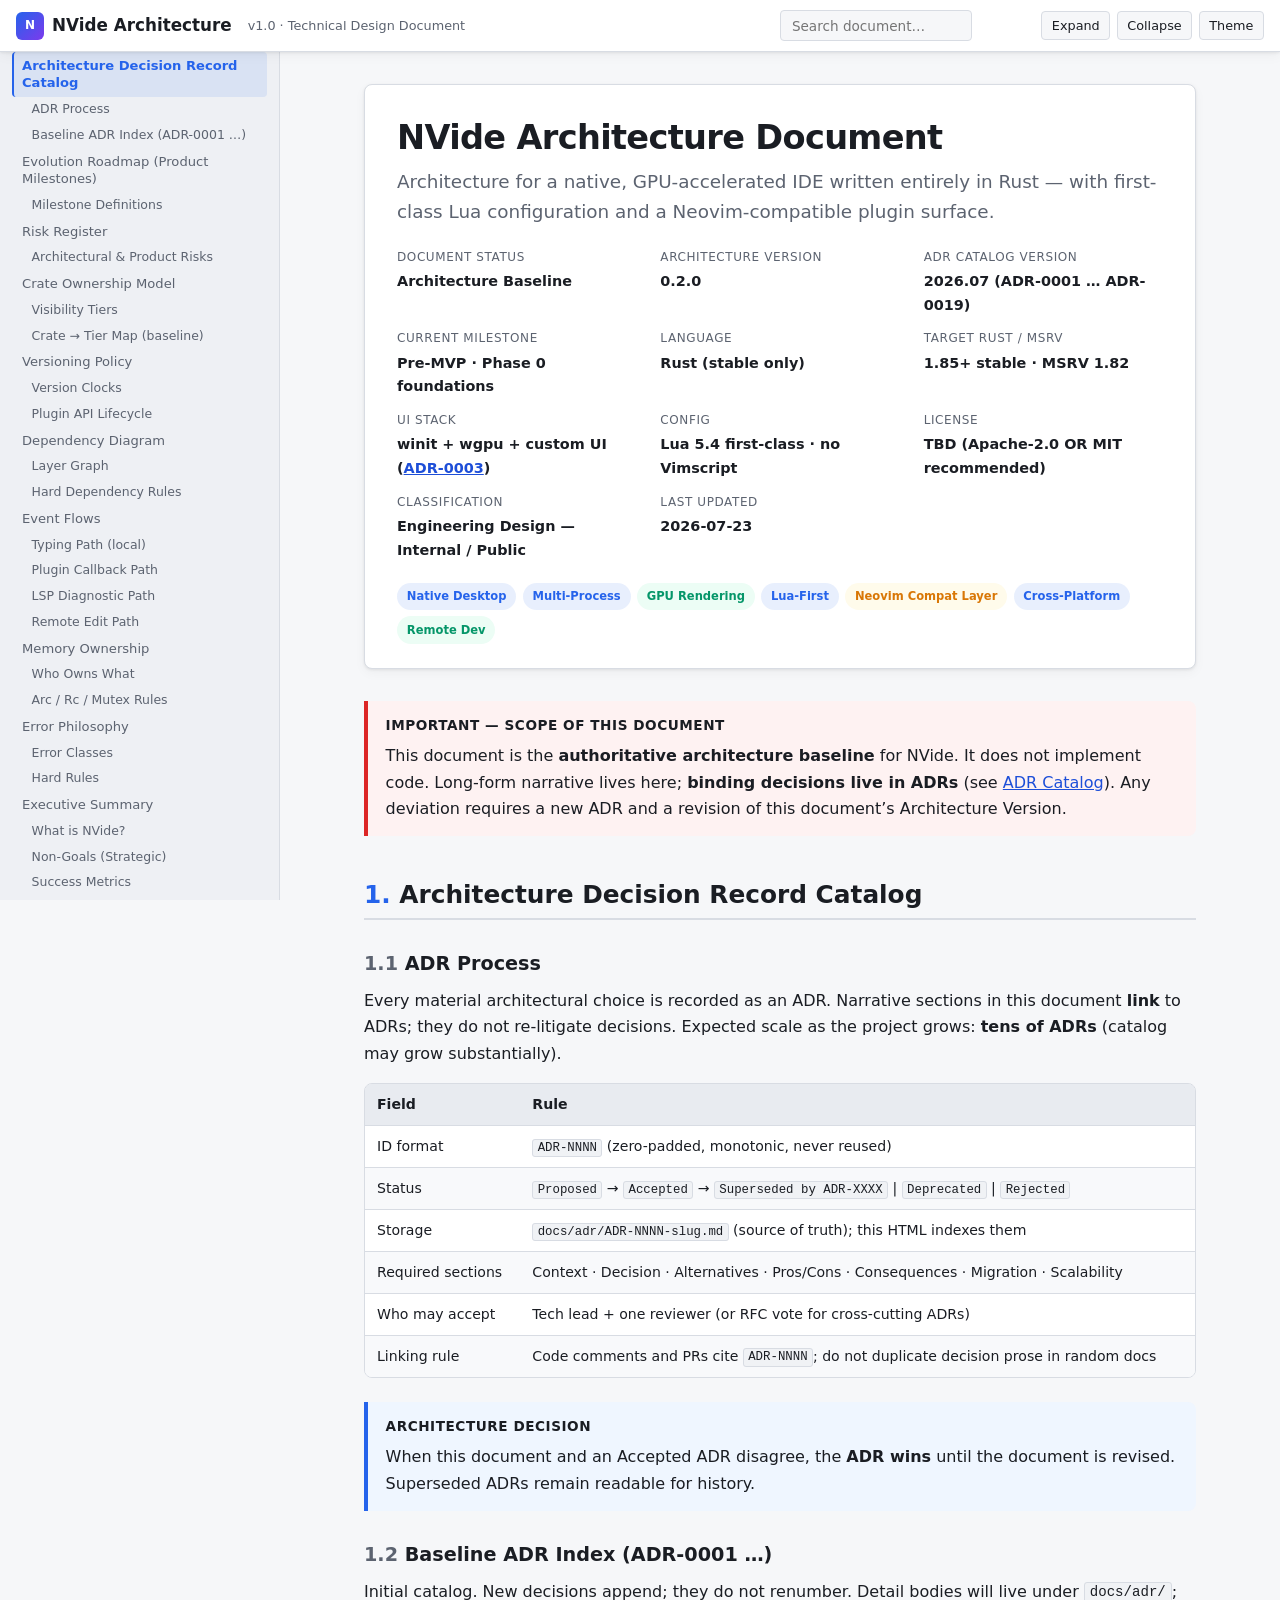
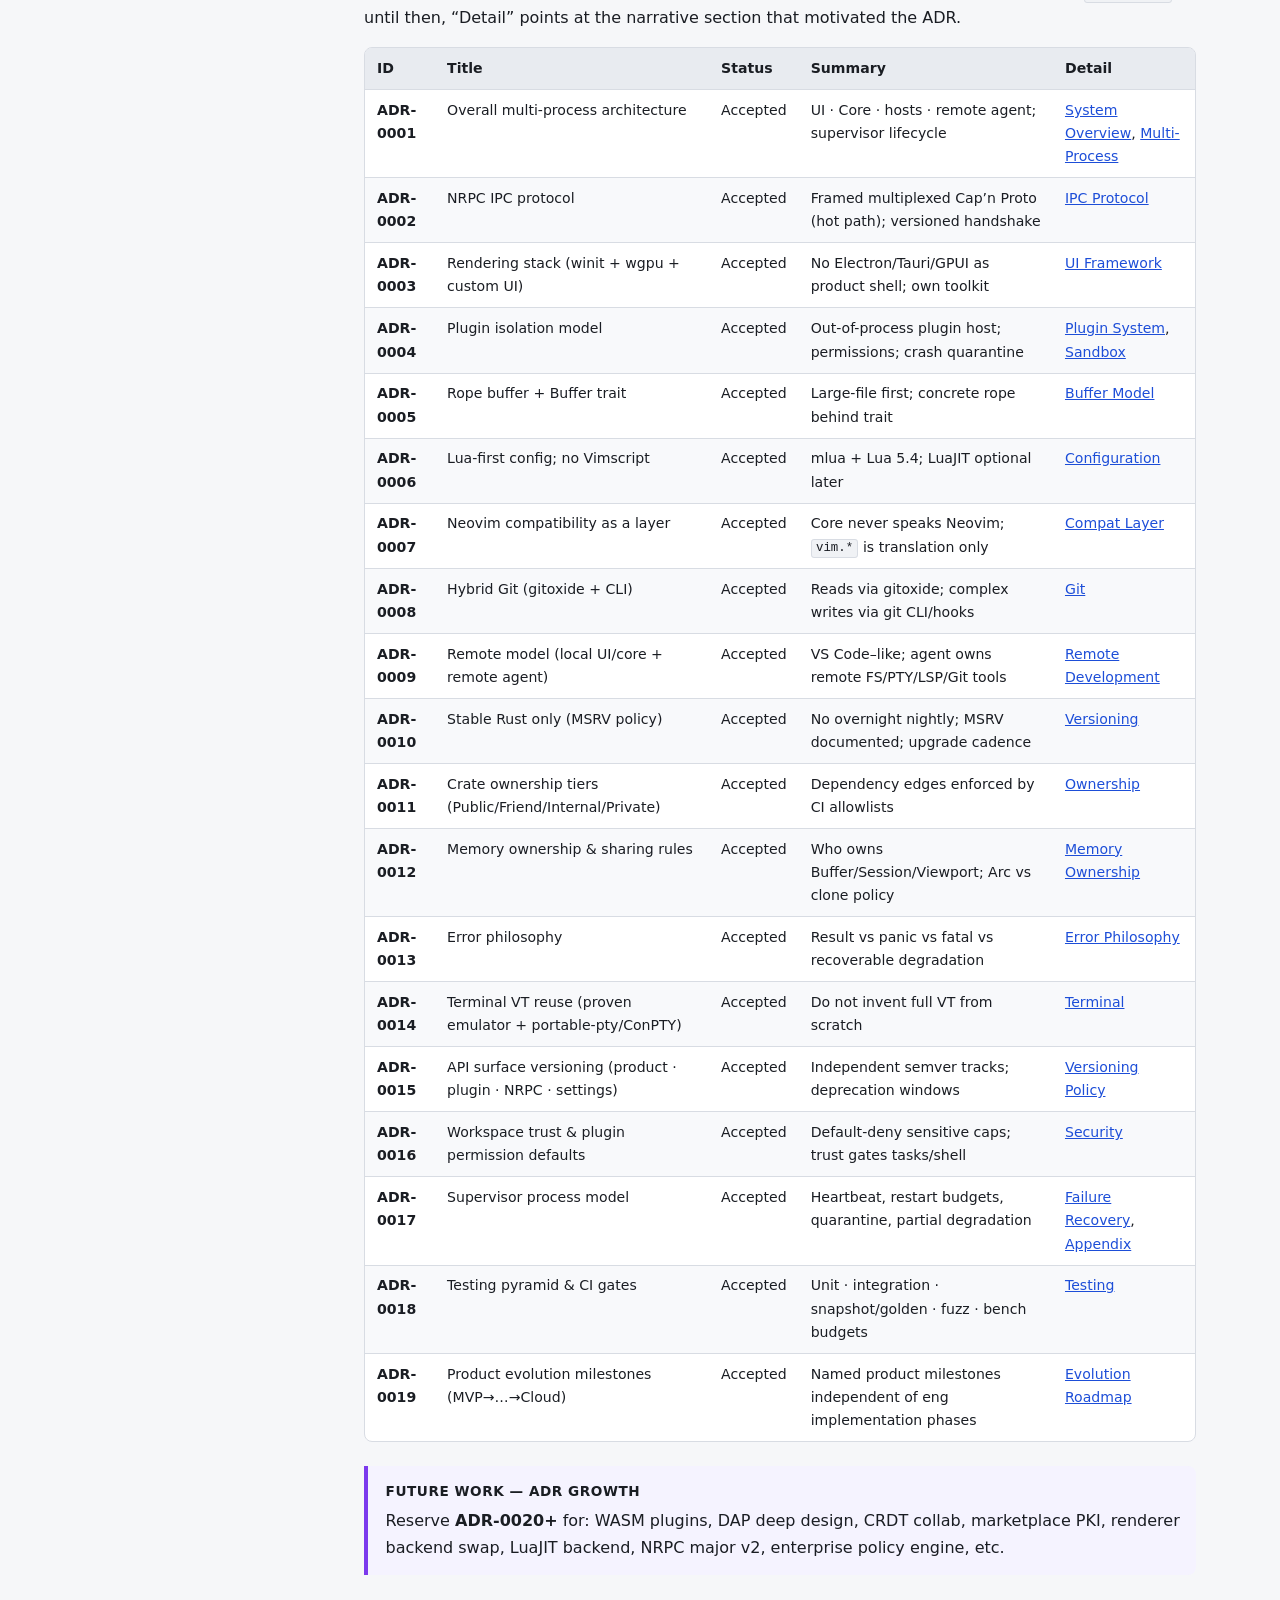
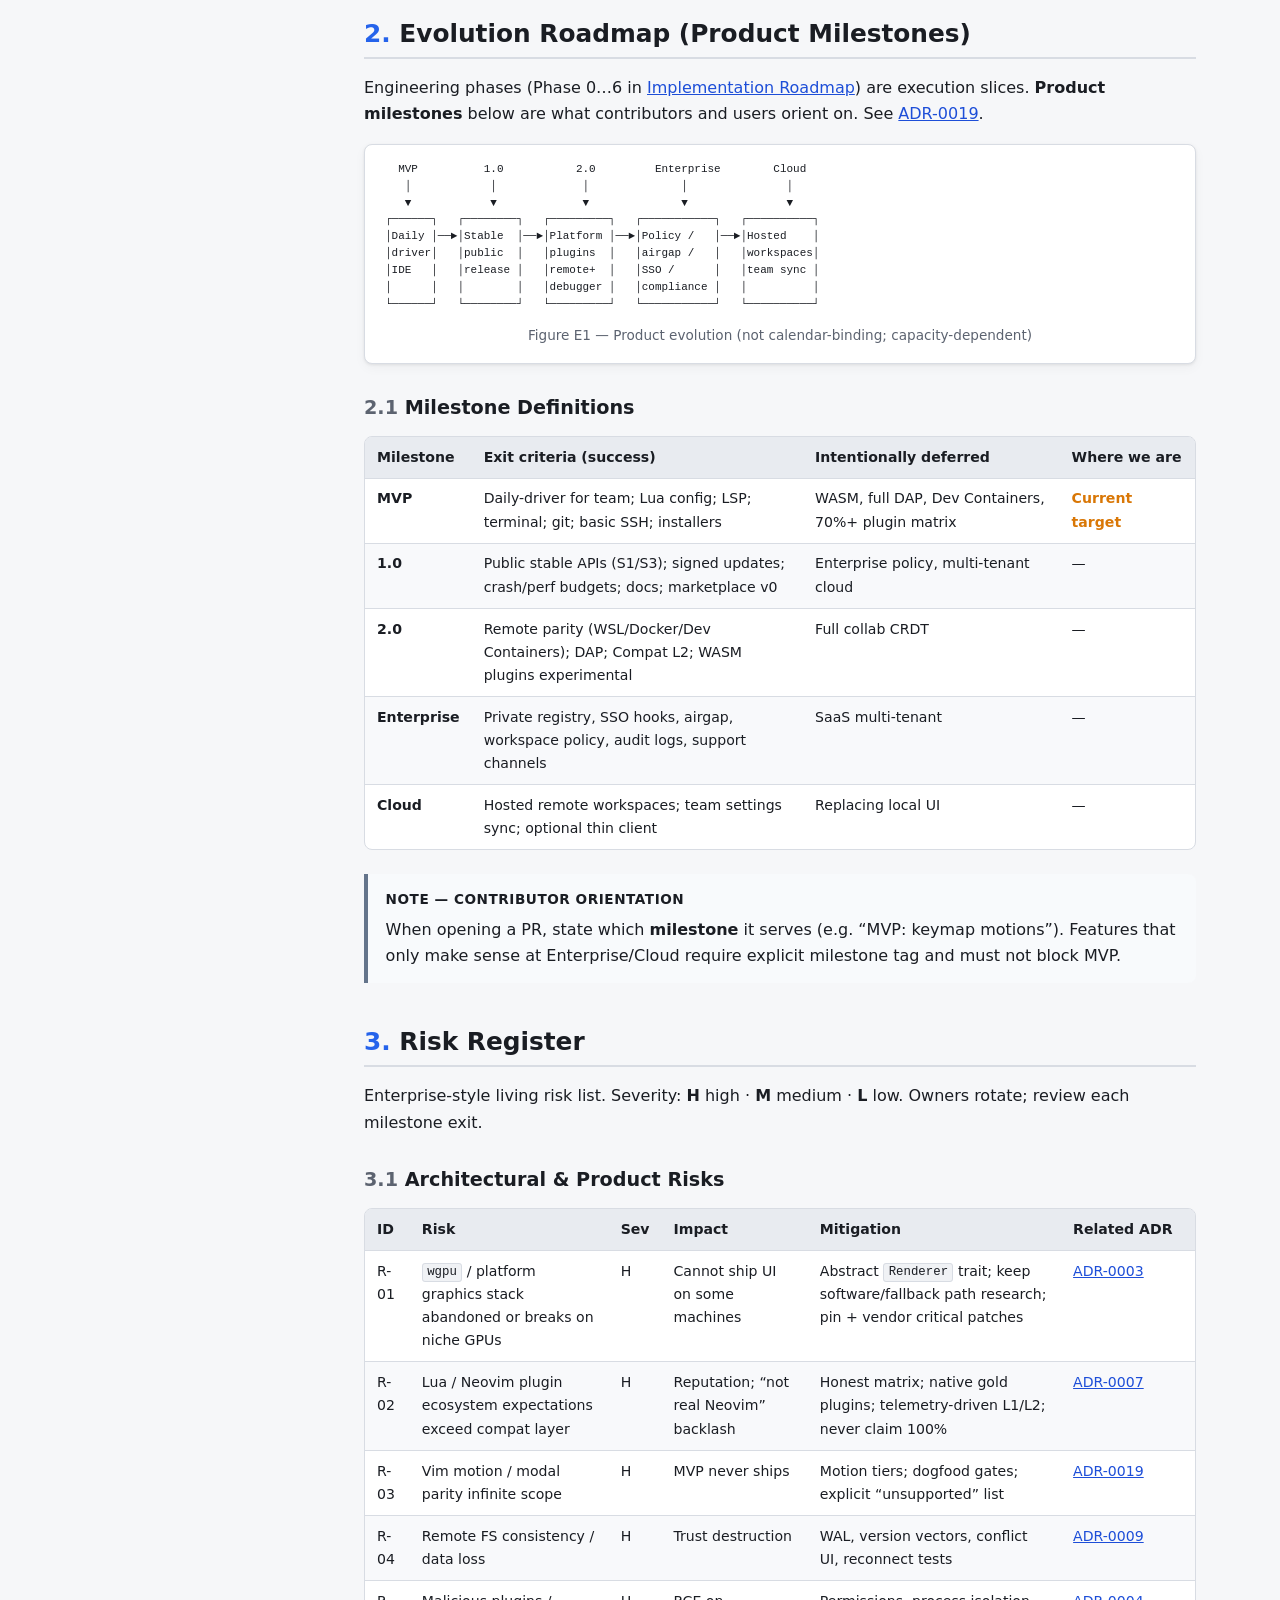
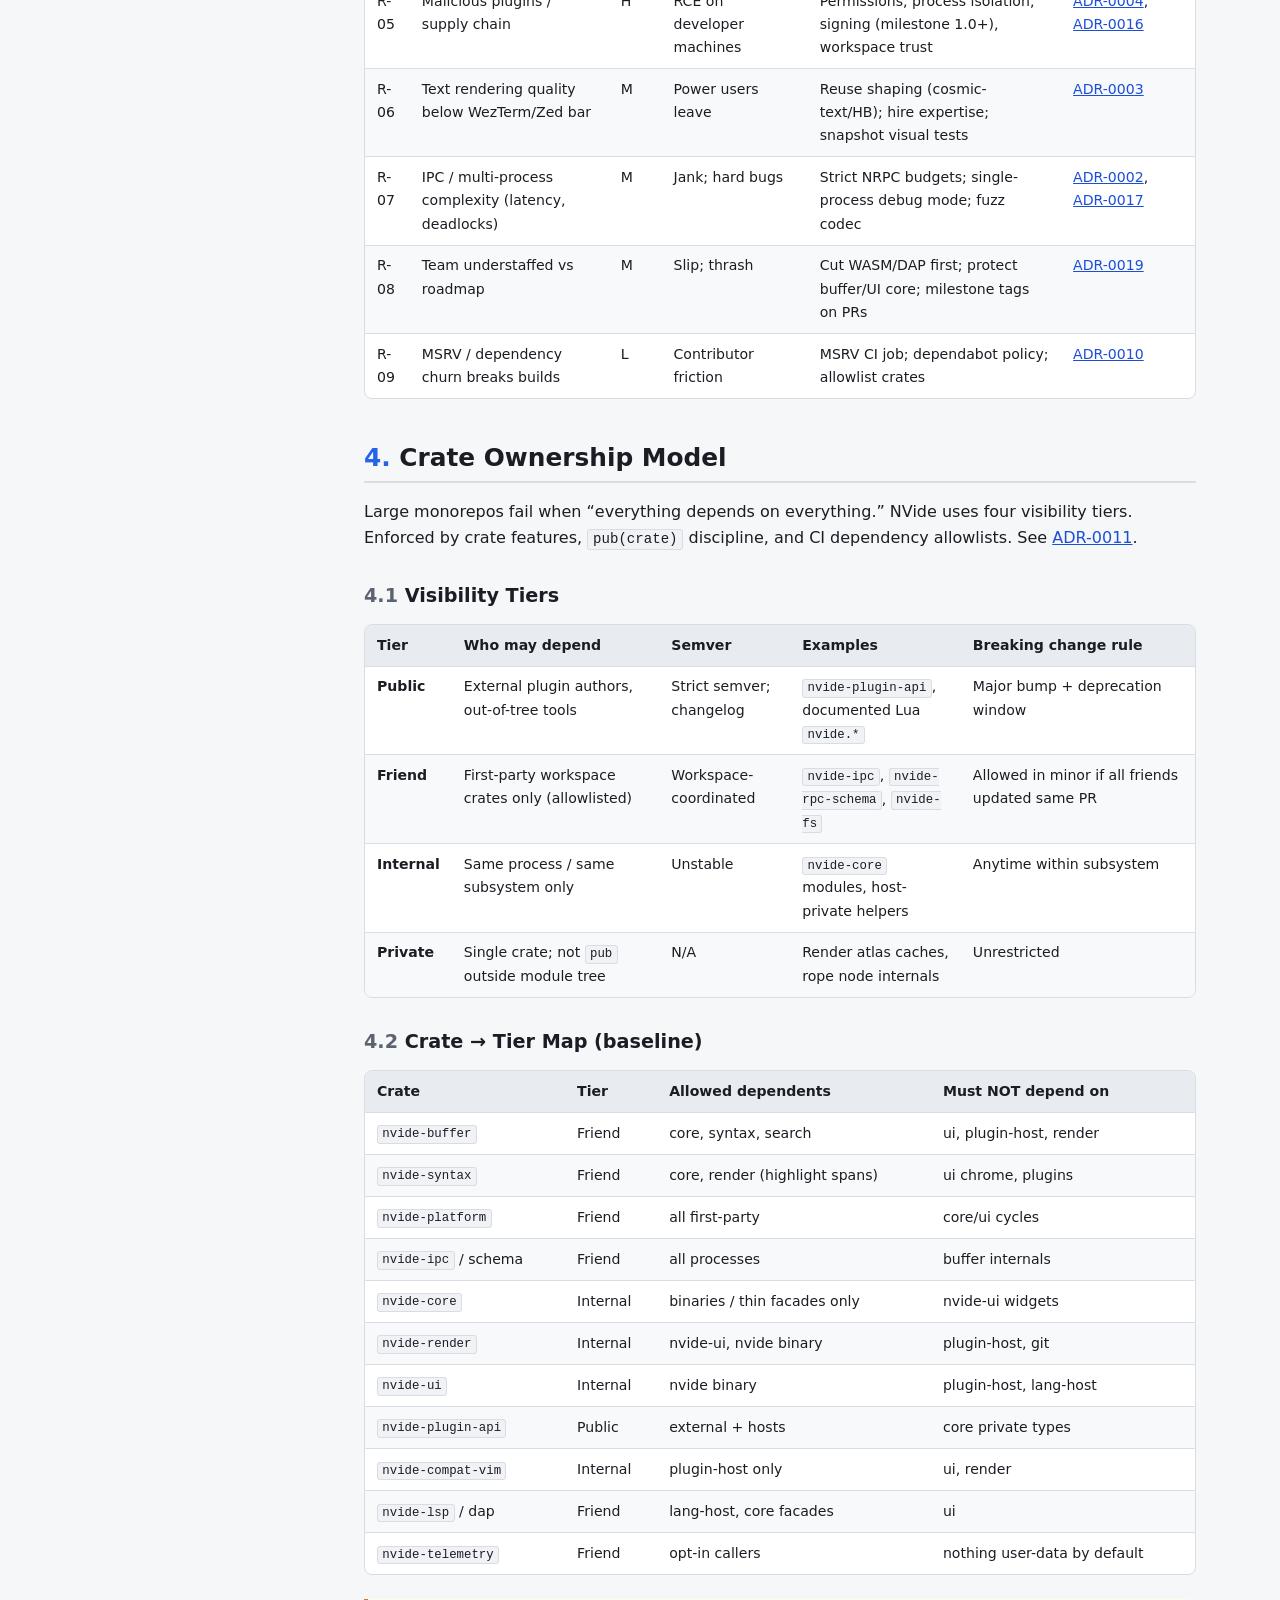
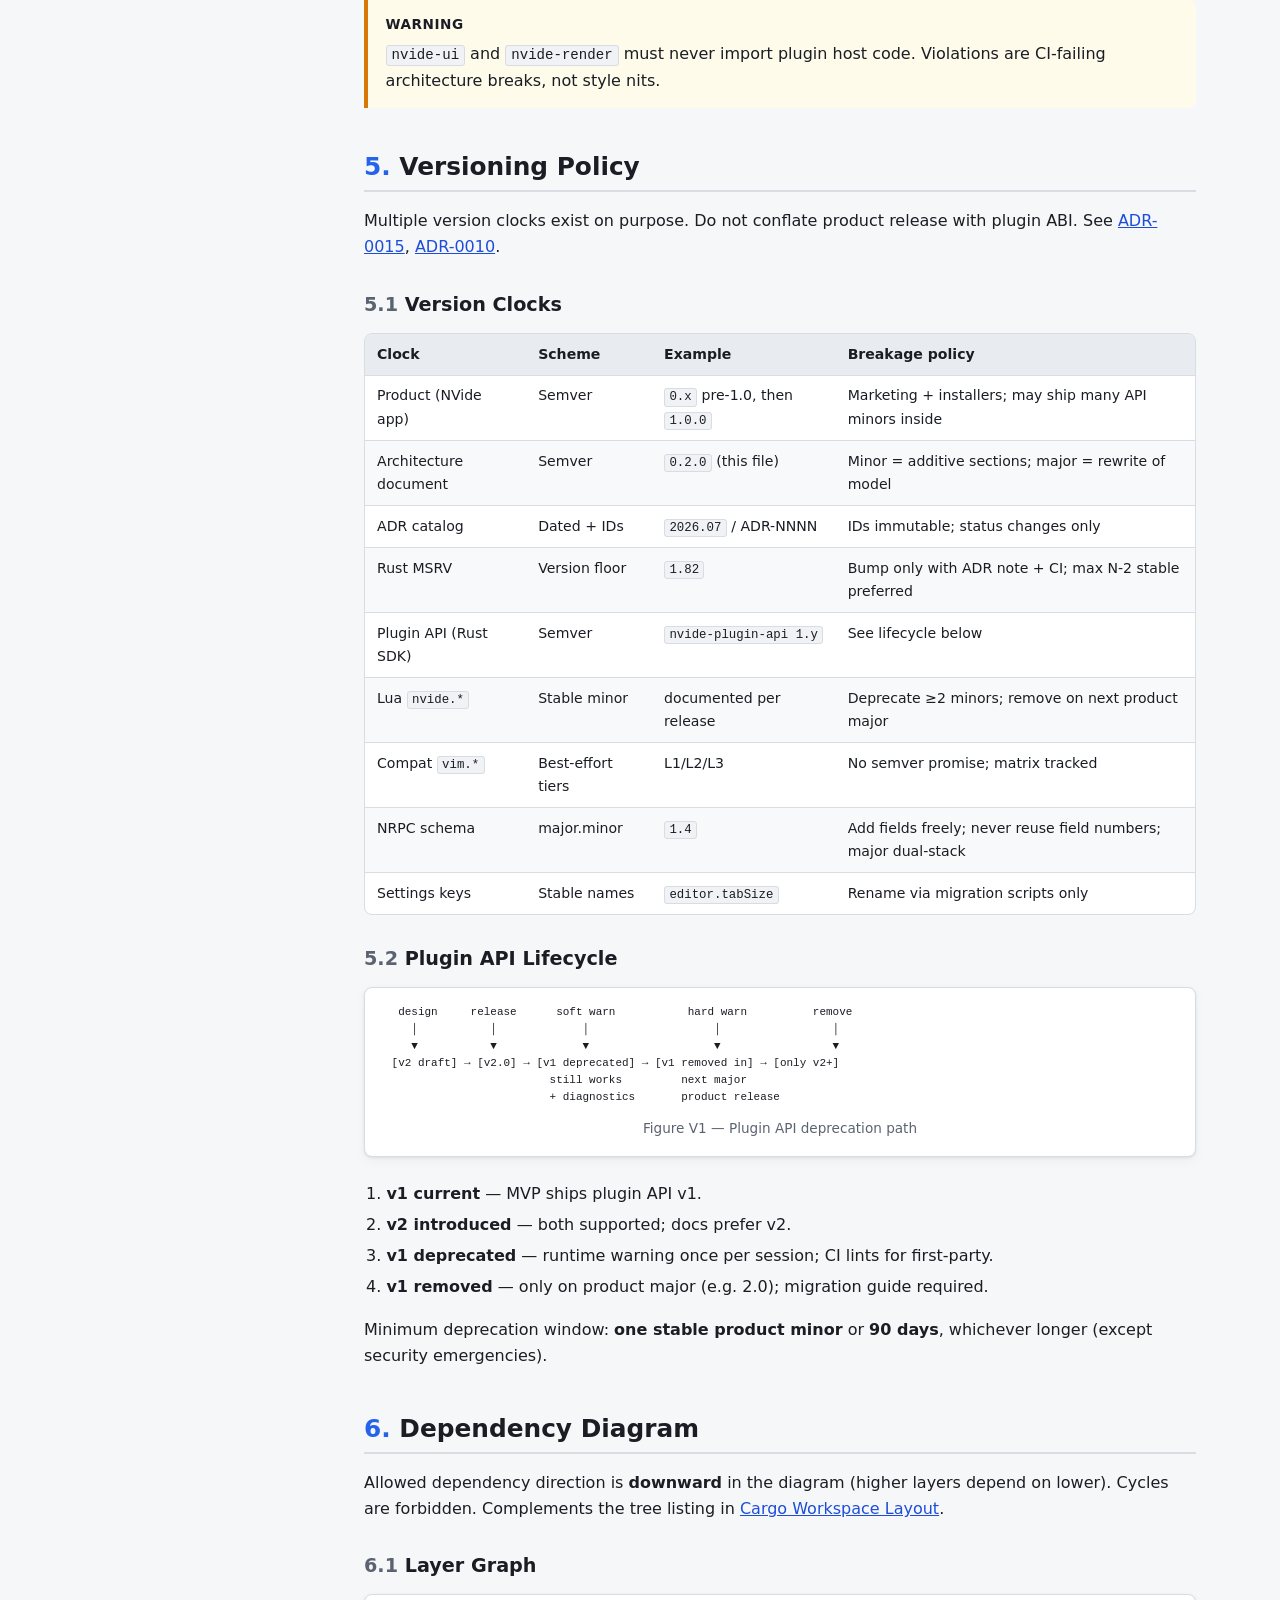
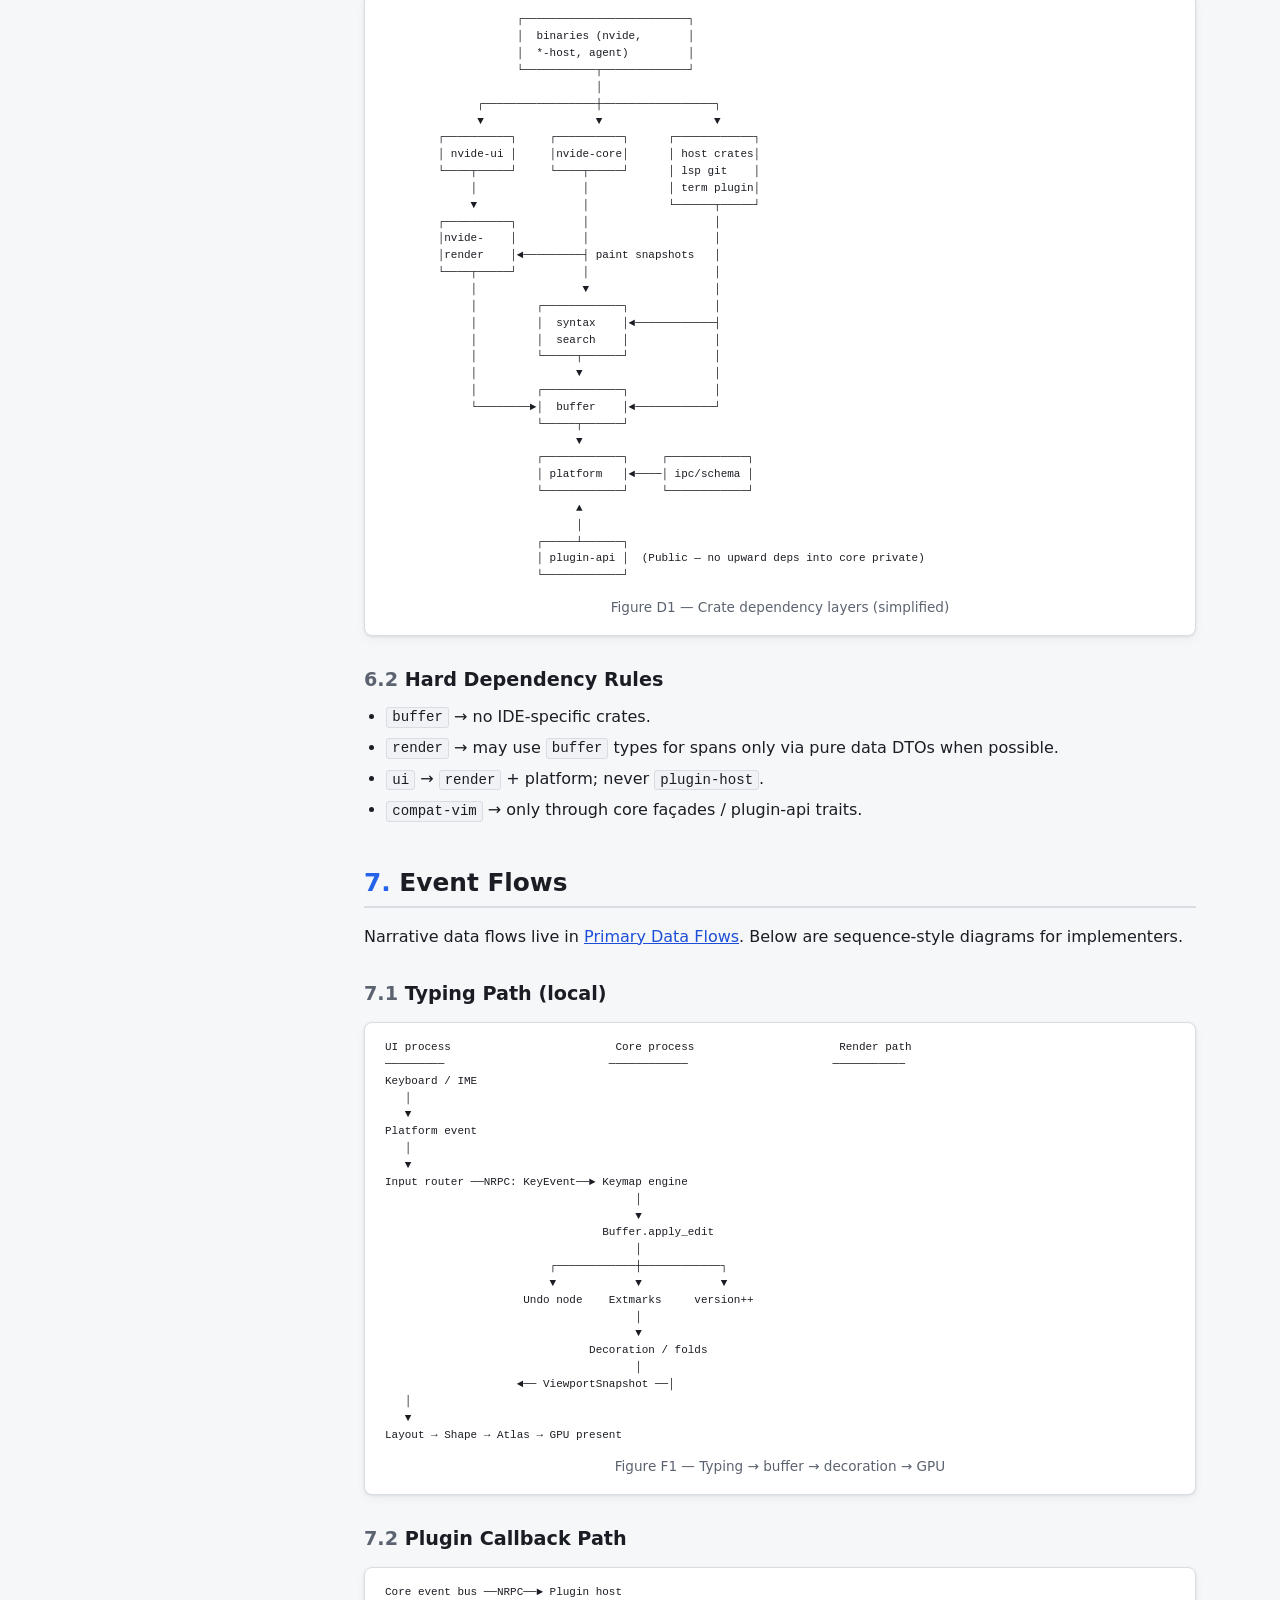
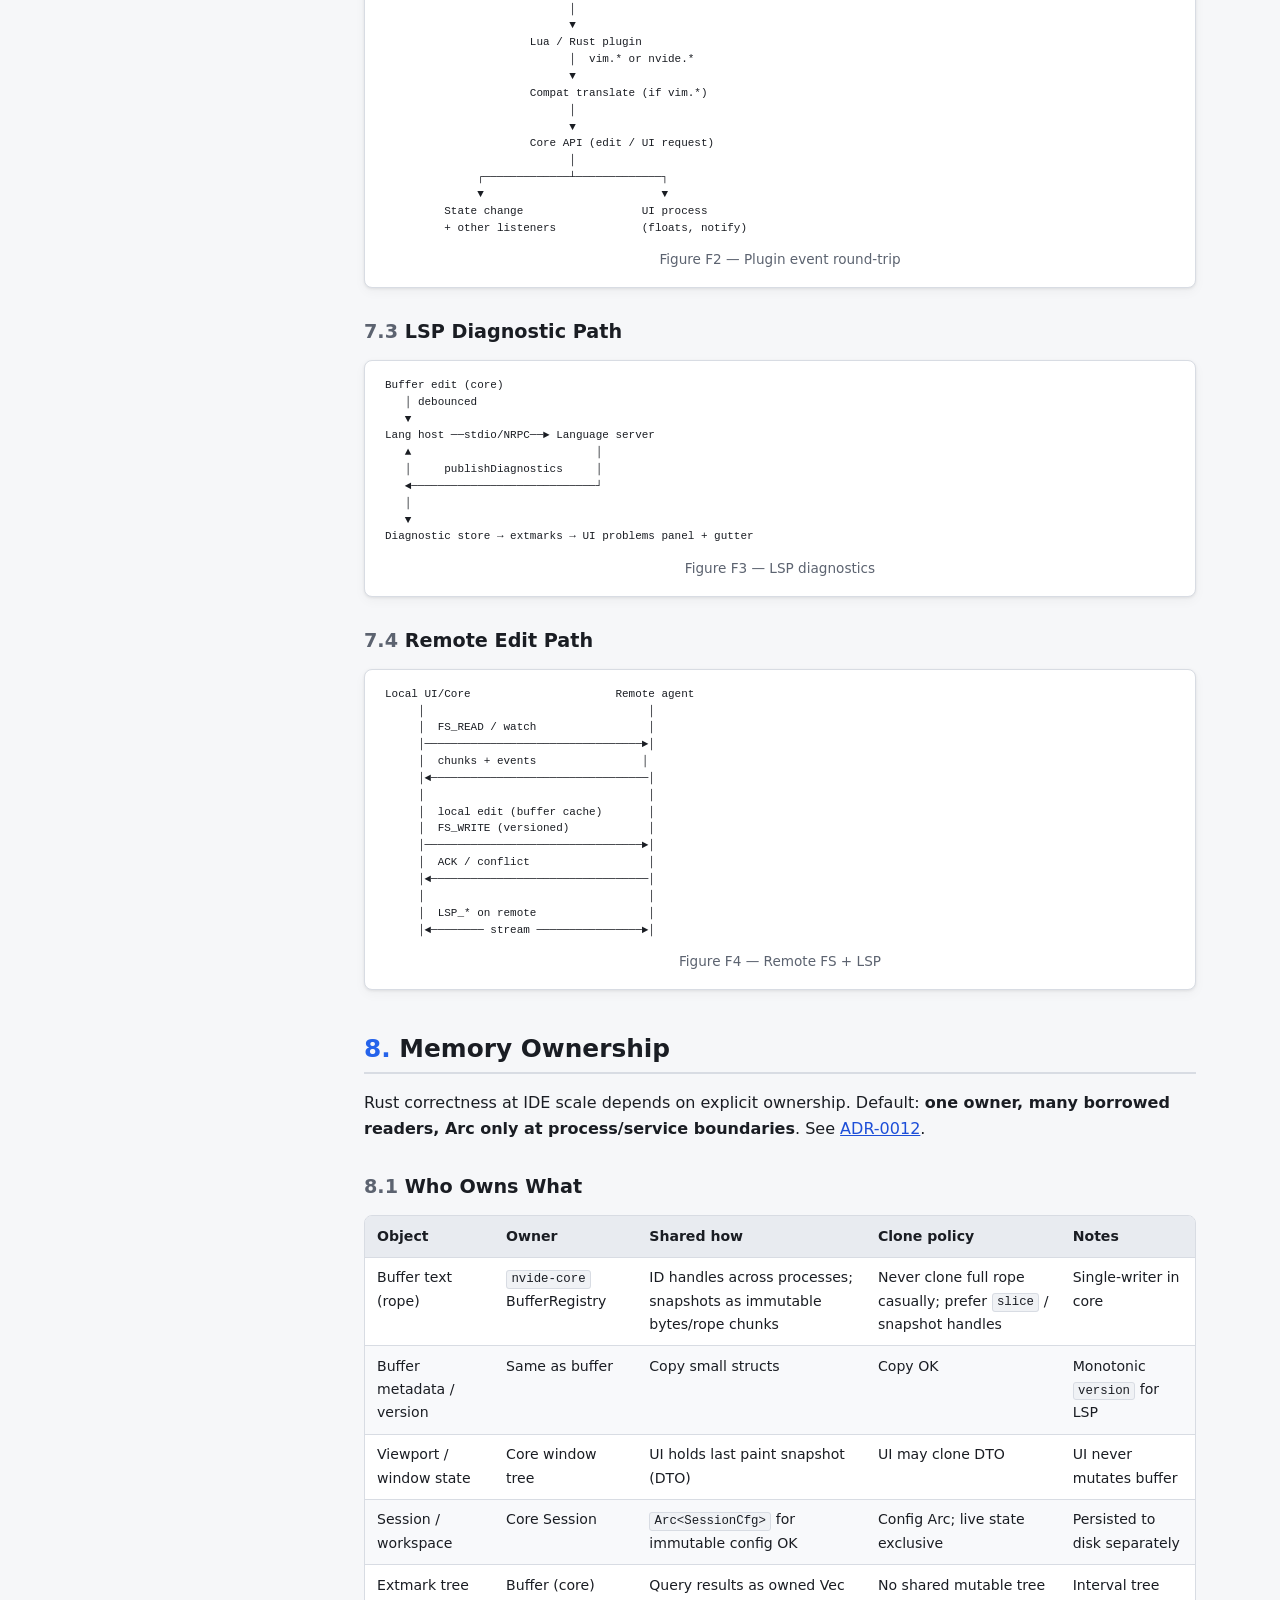
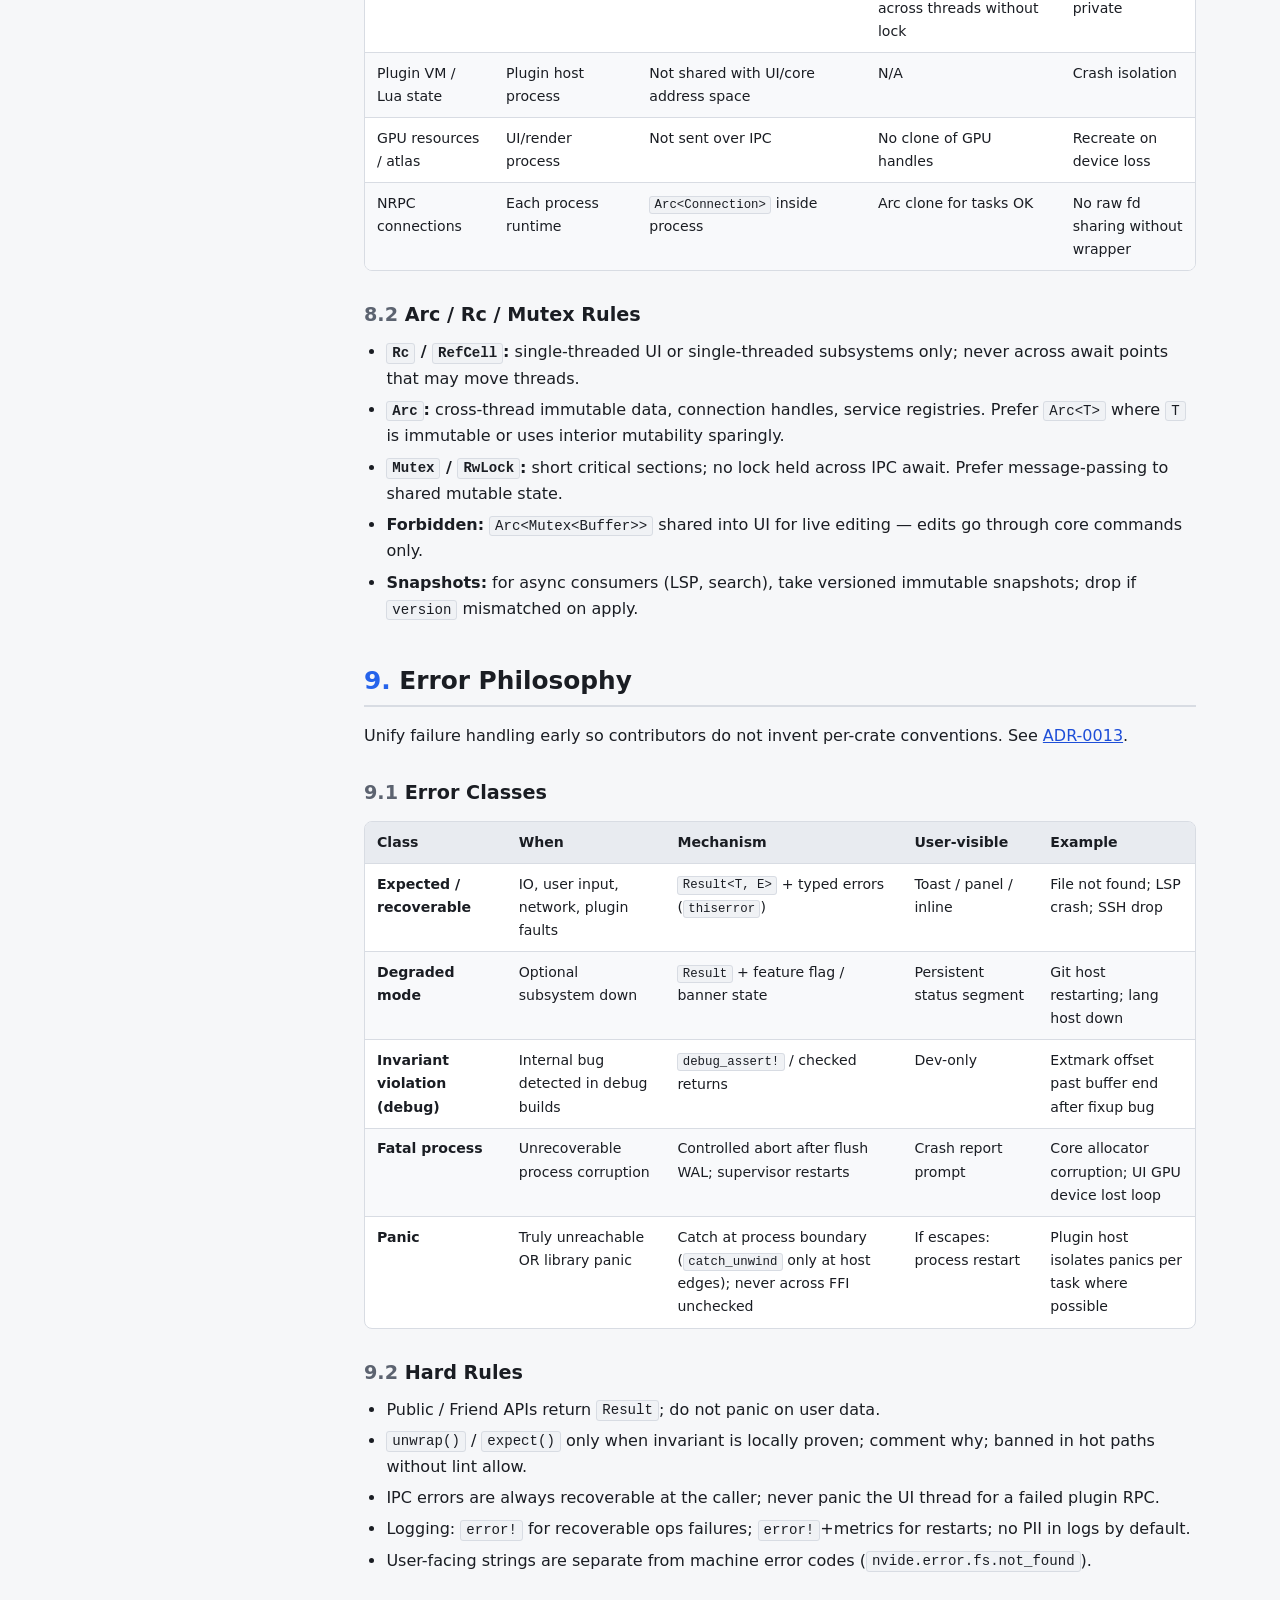
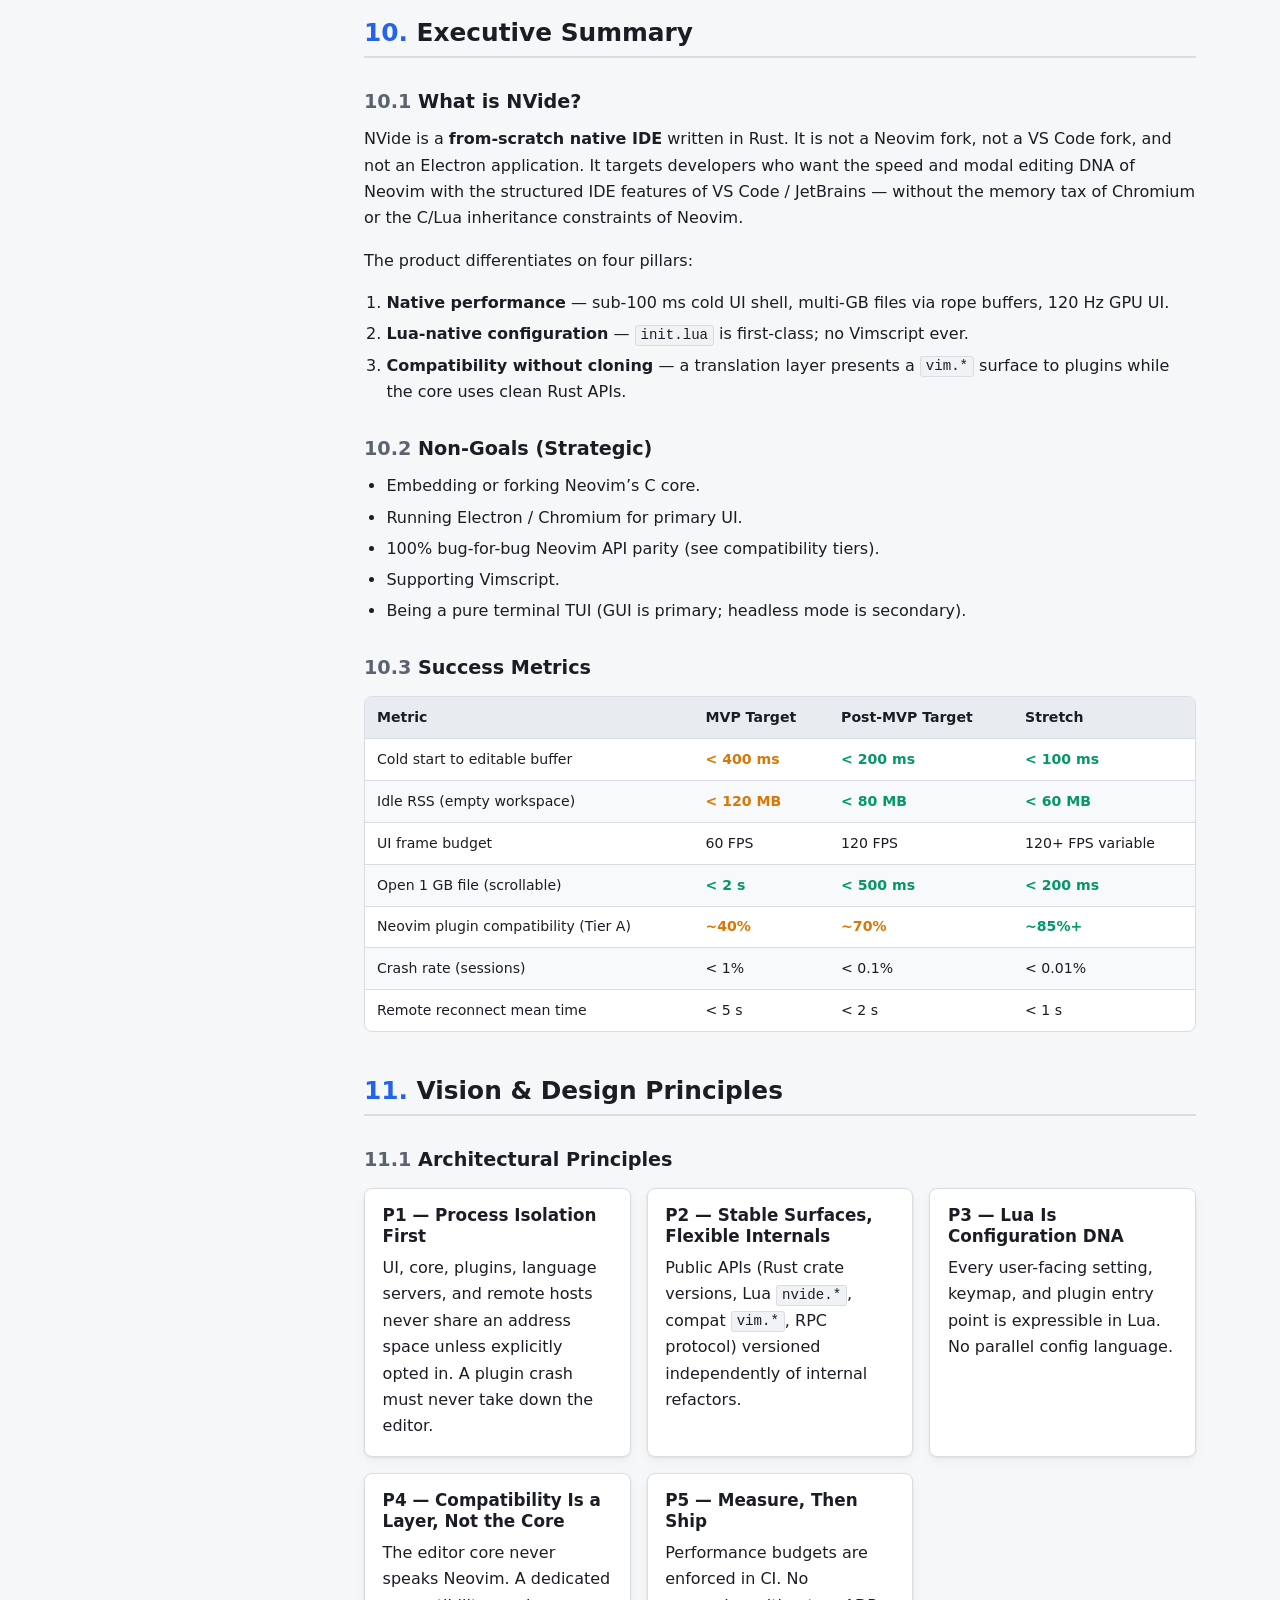
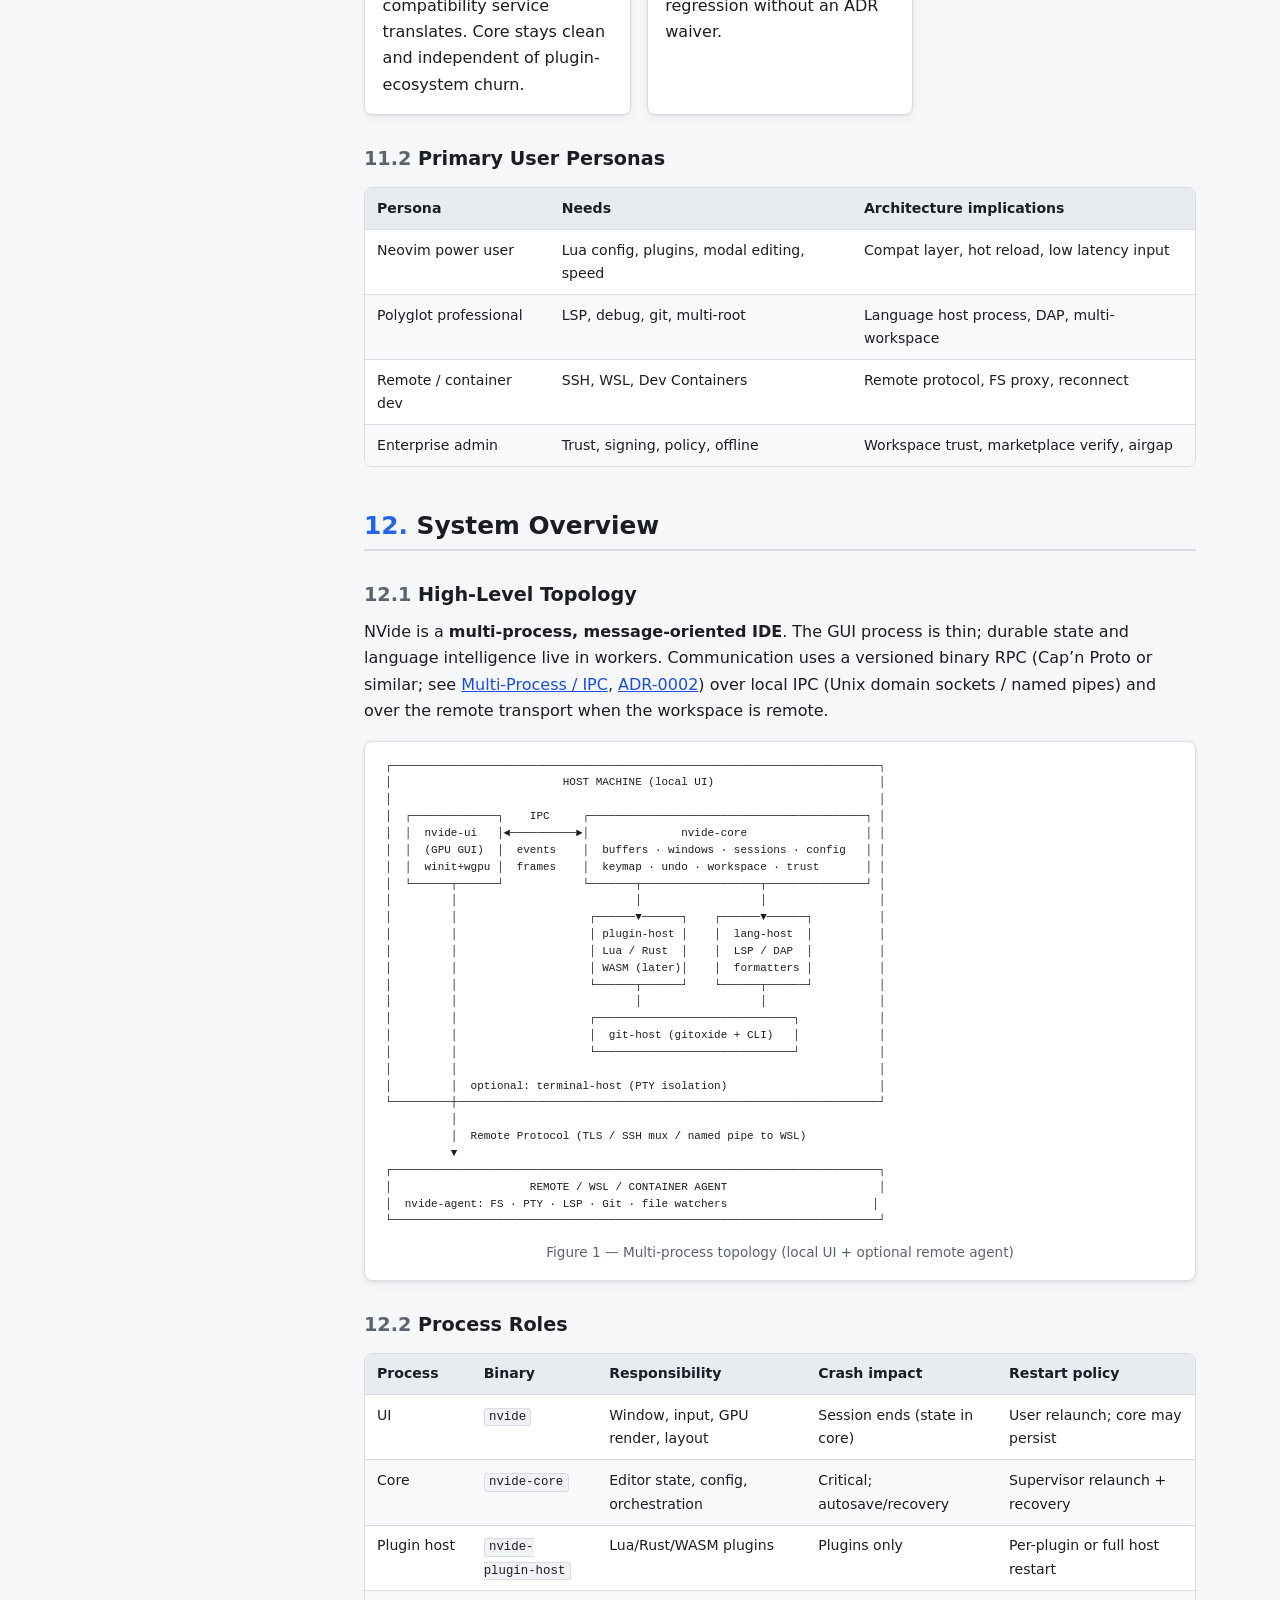
==== docs/architecture.html @ a1859d79 "feat: init document for nvide" ====
<!doctype html>
<html lang="en">
  <head>
    <meta charset="UTF-8" />
    <meta name="viewport" content="width=device-width, initial-scale=1.0" />
    <meta
      name="description"
      content="NVide — Native Rust IDE Architecture Document."
    />
    <meta name="author" content="Chief Software Architect, NVide Project" />
    <title>NVide Architecture Document — Native Rust IDE</title>
    <link rel="stylesheet" href="assets/document.css" />
  </head>
  <body>
    <header class="doc-header">
      <button
        type="button"
        id="sidebar-toggle"
        class="icon-btn"
        aria-label="Toggle table of contents"
      >
        ☰
      </button>
      <a class="brand" href="#top">
        <span class="brand-mark">N</span>
        <span>NVide Architecture</span>
      </a>
      <span class="meta">v1.0 · Technical Design Document</span>
      <div class="spacer"></div>
      <div class="toolbar">
        <input
          type="search"
          id="search-input"
          placeholder="Search document…"
          aria-label="Search within document"
          autocomplete="off"
        />
        <span id="search-count" aria-live="polite"></span>
        <button type="button" id="btn-expand" title="Expand all sections">
          Expand
        </button>
        <button type="button" id="btn-collapse" title="Collapse all sections">
          Collapse
        </button>
        <button
          type="button"
          id="theme-toggle"
          title="Toggle theme"
          aria-label="Toggle light/dark theme"
        >
          Theme
        </button>
      </div>
    </header>

    <div class="layout">
      <aside class="sidebar" id="sidebar" aria-label="Table of contents">
        <h2>Contents</h2>
        <nav id="toc-nav"><ul id="toc"></ul></nav>
      </aside>

      <div class="content-wrap">
        <main id="top">

          <div class="cover">
            <h1>NVide Architecture Document</h1>
            <p class="subtitle">
              Architecture for a native, GPU-accelerated IDE written entirely in
              Rust — with first-class Lua configuration and a Neovim-compatible
              plugin surface.
            </p>
            <dl class="cover-grid">
              <div>
                <dt>Document Status</dt>
                <dd>Architecture Baseline</dd>
              </div>
              <div>
                <dt>Architecture Version</dt>
                <dd>0.2.0</dd>
              </div>
              <div>
                <dt>ADR Catalog Version</dt>
                <dd>2026.07 (ADR-0001 … ADR-0019)</dd>
              </div>
              <div>
                <dt>Current Milestone</dt>
                <dd>Pre-MVP · Phase 0 foundations</dd>
              </div>
              <div>
                <dt>Language</dt>
                <dd>Rust (stable only)</dd>
              </div>
              <div>
                <dt>Target Rust / MSRV</dt>
                <dd>1.85+ stable · MSRV 1.82</dd>
              </div>
              <div>
                <dt>UI Stack</dt>
                <dd>
                  winit + wgpu + custom UI (<a href="#adr-0003">ADR-0003</a>)
                </dd>
              </div>
              <div>
                <dt>Config</dt>
                <dd>Lua 5.4 first-class · no Vimscript</dd>
              </div>
              <div>
                <dt>License</dt>
                <dd>TBD (Apache-2.0 OR MIT recommended)</dd>
              </div>
              <div>
                <dt>Classification</dt>
                <dd>Engineering Design — Internal / Public</dd>
              </div>
              <div>
                <dt>Last Updated</dt>
                <dd>2026-07-23</dd>
              </div>
            </dl>
            <div class="badge-row">
              <span class="badge">Native Desktop</span>
              <span class="badge">Multi-Process</span>
              <span class="badge alt">GPU Rendering</span>
              <span class="badge">Lua-First</span>
              <span class="badge warn">Neovim Compat Layer</span>
              <span class="badge">Cross-Platform</span>
              <span class="badge alt">Remote Dev</span>
            </div>
          </div>

          <div class="callout important">
            <div class="callout-title">Important — Scope of this document</div>
            <p>
              This document is the
              <strong>authoritative architecture baseline</strong> for NVide. It
              does not implement code. Long-form narrative lives here;
              <strong>binding decisions live in ADRs</strong> (see
              <a href="#adr-catalog">ADR Catalog</a>). Any deviation requires a
              new ADR and a revision of this document’s Architecture Version.
            </p>
          </div>


          <section>
            <h2 id="adr-catalog">Architecture Decision Record Catalog</h2>

            <article>
              <h3 id="adr-process">ADR Process</h3>
              <p>
                Every material architectural choice is recorded as an ADR.
                Narrative sections in this document <strong>link</strong> to
                ADRs; they do not re-litigate decisions. Expected scale as the
                project grows: <strong>tens of ADRs</strong> (catalog may grow
                substantially).
              </p>
              <div class="table-wrap">
                <table>
                  <thead>
                    <tr>
                      <th>Field</th>
                      <th>Rule</th>
                    </tr>
                  </thead>
                  <tbody>
                    <tr>
                      <td>ID format</td>
                      <td>
                        <code>ADR-NNNN</code> (zero-padded, monotonic, never
                        reused)
                      </td>
                    </tr>
                    <tr>
                      <td>Status</td>
                      <td>
                        <code>Proposed</code> → <code>Accepted</code> →
                        <code>Superseded by ADR-XXXX</code> |
                        <code>Deprecated</code> | <code>Rejected</code>
                      </td>
                    </tr>
                    <tr>
                      <td>Storage</td>
                      <td>
                        <code>docs/adr/ADR-NNNN-slug.md</code> (source of
                        truth); this HTML indexes them
                      </td>
                    </tr>
                    <tr>
                      <td>Required sections</td>
                      <td>
                        Context · Decision · Alternatives · Pros/Cons ·
                        Consequences · Migration · Scalability
                      </td>
                    </tr>
                    <tr>
                      <td>Who may accept</td>
                      <td>
                        Tech lead + one reviewer (or RFC vote for cross-cutting
                        ADRs)
                      </td>
                    </tr>
                    <tr>
                      <td>Linking rule</td>
                      <td>
                        Code comments and PRs cite <code>ADR-NNNN</code>; do not
                        duplicate decision prose in random docs
                      </td>
                    </tr>
                  </tbody>
                </table>
              </div>
              <div class="callout architecture">
                <div class="callout-title">Architecture Decision</div>
                <p>
                  When this document and an Accepted ADR disagree, the
                  <strong>ADR wins</strong> until the document is revised.
                  Superseded ADRs remain readable for history.
                </p>
              </div>
            </article>

            <article>
              <h3 id="adr-index-table">Baseline ADR Index (ADR-0001 …)</h3>
              <p>
                Initial catalog. New decisions append; they do not renumber.
                Detail bodies will live under <code>docs/adr/</code>; until
                then, “Detail” points at the narrative section that motivated
                the ADR.
              </p>
              <div class="table-wrap">
                <table>
                  <thead>
                    <tr>
                      <th>ID</th>
                      <th>Title</th>
                      <th>Status</th>
                      <th>Summary</th>
                      <th>Detail</th>
                    </tr>
                  </thead>
                  <tbody>
                    <tr>
                      <td id="adr-0001"><strong>ADR-0001</strong></td>
                      <td>Overall multi-process architecture</td>
                      <td>Accepted</td>
                      <td>
                        UI · Core · hosts · remote agent; supervisor lifecycle
                      </td>
                      <td>
                        <a href="#system-overview">System Overview</a>,
                        <a href="#multiprocess">Multi-Process</a>
                      </td>
                    </tr>
                    <tr>
                      <td id="adr-0002"><strong>ADR-0002</strong></td>
                      <td>NRPC IPC protocol</td>
                      <td>Accepted</td>
                      <td>
                        Framed multiplexed Cap’n Proto (hot path); versioned
                        handshake
                      </td>
                      <td><a href="#ipc-protocol">IPC Protocol</a></td>
                    </tr>
                    <tr>
                      <td id="adr-0003"><strong>ADR-0003</strong></td>
                      <td>Rendering stack (winit + wgpu + custom UI)</td>
                      <td>Accepted</td>
                      <td>
                        No Electron/Tauri/GPUI as product shell; own toolkit
                      </td>
                      <td><a href="#ui-framework">UI Framework</a></td>
                    </tr>
                    <tr>
                      <td id="adr-0004"><strong>ADR-0004</strong></td>
                      <td>Plugin isolation model</td>
                      <td>Accepted</td>
                      <td>
                        Out-of-process plugin host; permissions; crash
                        quarantine
                      </td>
                      <td>
                        <a href="#plugins">Plugin System</a>,
                        <a href="#plugin-sandbox">Sandbox</a>
                      </td>
                    </tr>
                    <tr>
                      <td id="adr-0005"><strong>ADR-0005</strong></td>
                      <td>Rope buffer + Buffer trait</td>
                      <td>Accepted</td>
                      <td>Large-file first; concrete rope behind trait</td>
                      <td><a href="#buffer">Buffer Model</a></td>
                    </tr>
                    <tr>
                      <td id="adr-0006"><strong>ADR-0006</strong></td>
                      <td>Lua-first config; no Vimscript</td>
                      <td>Accepted</td>
                      <td>mlua + Lua 5.4; LuaJIT optional later</td>
                      <td><a href="#configuration">Configuration</a></td>
                    </tr>
                    <tr>
                      <td id="adr-0007"><strong>ADR-0007</strong></td>
                      <td>Neovim compatibility as a layer</td>
                      <td>Accepted</td>
                      <td>
                        Core never speaks Neovim; <code>vim.*</code> is
                        translation only
                      </td>
                      <td><a href="#neovim-compat">Compat Layer</a></td>
                    </tr>
                    <tr>
                      <td id="adr-0008"><strong>ADR-0008</strong></td>
                      <td>Hybrid Git (gitoxide + CLI)</td>
                      <td>Accepted</td>
                      <td>
                        Reads via gitoxide; complex writes via git CLI/hooks
                      </td>
                      <td><a href="#git">Git</a></td>
                    </tr>
                    <tr>
                      <td id="adr-0009"><strong>ADR-0009</strong></td>
                      <td>Remote model (local UI/core + remote agent)</td>
                      <td>Accepted</td>
                      <td>
                        VS Code–like; agent owns remote FS/PTY/LSP/Git tools
                      </td>
                      <td><a href="#remote">Remote Development</a></td>
                    </tr>
                    <tr>
                      <td id="adr-0010"><strong>ADR-0010</strong></td>
                      <td>Stable Rust only (MSRV policy)</td>
                      <td>Accepted</td>
                      <td>
                        No overnight nightly; MSRV documented; upgrade cadence
                      </td>
                      <td><a href="#versioning-policy">Versioning</a></td>
                    </tr>
                    <tr>
                      <td id="adr-0011"><strong>ADR-0011</strong></td>
                      <td>
                        Crate ownership tiers (Public/Friend/Internal/Private)
                      </td>
                      <td>Accepted</td>
                      <td>Dependency edges enforced by CI allowlists</td>
                      <td><a href="#crate-ownership">Ownership</a></td>
                    </tr>
                    <tr>
                      <td id="adr-0012"><strong>ADR-0012</strong></td>
                      <td>Memory ownership &amp; sharing rules</td>
                      <td>Accepted</td>
                      <td>
                        Who owns Buffer/Session/Viewport; Arc vs clone policy
                      </td>
                      <td><a href="#memory-ownership">Memory Ownership</a></td>
                    </tr>
                    <tr>
                      <td id="adr-0013"><strong>ADR-0013</strong></td>
                      <td>Error philosophy</td>
                      <td>Accepted</td>
                      <td>
                        Result vs panic vs fatal vs recoverable degradation
                      </td>
                      <td><a href="#error-philosophy">Error Philosophy</a></td>
                    </tr>
                    <tr>
                      <td id="adr-0014"><strong>ADR-0014</strong></td>
                      <td>
                        Terminal VT reuse (proven emulator +
                        portable-pty/ConPTY)
                      </td>
                      <td>Accepted</td>
                      <td>Do not invent full VT from scratch</td>
                      <td><a href="#terminal">Terminal</a></td>
                    </tr>
                    <tr>
                      <td id="adr-0015"><strong>ADR-0015</strong></td>
                      <td>
                        API surface versioning (product · plugin · NRPC ·
                        settings)
                      </td>
                      <td>Accepted</td>
                      <td>Independent semver tracks; deprecation windows</td>
                      <td>
                        <a href="#versioning-policy">Versioning Policy</a>
                      </td>
                    </tr>
                    <tr>
                      <td id="adr-0016"><strong>ADR-0016</strong></td>
                      <td>Workspace trust &amp; plugin permission defaults</td>
                      <td>Accepted</td>
                      <td>
                        Default-deny sensitive caps; trust gates tasks/shell
                      </td>
                      <td><a href="#security">Security</a></td>
                    </tr>
                    <tr>
                      <td id="adr-0017"><strong>ADR-0017</strong></td>
                      <td>Supervisor process model</td>
                      <td>Accepted</td>
                      <td>
                        Heartbeat, restart budgets, quarantine, partial
                        degradation
                      </td>
                      <td>
                        <a href="#failure-recovery">Failure Recovery</a>,
                        <a href="#appendix-process-supervisor">Appendix</a>
                      </td>
                    </tr>
                    <tr>
                      <td id="adr-0018"><strong>ADR-0018</strong></td>
                      <td>Testing pyramid &amp; CI gates</td>
                      <td>Accepted</td>
                      <td>
                        Unit · integration · snapshot/golden · fuzz · bench
                        budgets
                      </td>
                      <td><a href="#testing">Testing</a></td>
                    </tr>
                    <tr>
                      <td id="adr-0019"><strong>ADR-0019</strong></td>
                      <td>Product evolution milestones (MVP→…→Cloud)</td>
                      <td>Accepted</td>
                      <td>
                        Named product milestones independent of eng
                        implementation phases
                      </td>
                      <td>
                        <a href="#evolution-roadmap">Evolution Roadmap</a>
                      </td>
                    </tr>
                  </tbody>
                </table>
              </div>
              <div class="callout future">
                <div class="callout-title">Future Work — ADR growth</div>
                <p>
                  Reserve <strong>ADR-0020+</strong> for: WASM plugins, DAP deep
                  design, CRDT collab, marketplace PKI, renderer backend swap,
                  LuaJIT backend, NRPC major v2, enterprise policy engine, etc.
                </p>
              </div>
            </article>
          </section>


          <section>
            <h2 id="evolution-roadmap">
              Evolution Roadmap (Product Milestones)
            </h2>
            <p>
              Engineering phases (Phase 0…6 in
              <a href="#roadmap">Implementation Roadmap</a>) are execution
              slices. <strong>Product milestones</strong> below are what
              contributors and users orient on. See
              <a href="#adr-0019">ADR-0019</a>.
            </p>

            <figure class="diagram" aria-label="Product evolution">
              <pre><code>  MVP          1.0           2.0         Enterprise        Cloud
   │            │             │              │               │
   ▼            ▼             ▼              ▼               ▼
┌──────┐   ┌────────┐   ┌─────────┐   ┌───────────┐   ┌──────────┐
│Daily │──►│Stable  │──►│Platform │──►│Policy /   │──►│Hosted    │
│driver│   │public  │   │plugins  │   │airgap /   │   │workspaces│
│IDE   │   │release │   │remote+  │   │SSO /      │   │team sync │
│      │   │        │   │debugger │   │compliance │   │          │
└──────┘   └────────┘   └─────────┘   └───────────┘   └──────────┘
</code></pre>
              <figcaption>
                Figure E1 — Product evolution (not calendar-binding;
                capacity-dependent)
              </figcaption>
            </figure>

            <article>
              <h3 id="milestone-definitions">Milestone Definitions</h3>
              <div class="table-wrap">
                <table>
                  <thead>
                    <tr>
                      <th>Milestone</th>
                      <th>Exit criteria (success)</th>
                      <th>Intentionally deferred</th>
                      <th>Where we are</th>
                    </tr>
                  </thead>
                  <tbody>
                    <tr>
                      <td><strong>MVP</strong></td>
                      <td>
                        Daily-driver for team; Lua config; LSP; terminal; git;
                        basic SSH; installers
                      </td>
                      <td>
                        WASM, full DAP, Dev Containers, 70%+ plugin matrix
                      </td>
                      <td class="mid">Current target</td>
                    </tr>
                    <tr>
                      <td><strong>1.0</strong></td>
                      <td>
                        Public stable APIs (S1/S3); signed updates; crash/perf
                        budgets; docs; marketplace v0
                      </td>
                      <td>Enterprise policy, multi-tenant cloud</td>
                      <td>—</td>
                    </tr>
                    <tr>
                      <td><strong>2.0</strong></td>
                      <td>
                        Remote parity (WSL/Docker/Dev Containers); DAP; Compat
                        L2; WASM plugins experimental
                      </td>
                      <td>Full collab CRDT</td>
                      <td>—</td>
                    </tr>
                    <tr>
                      <td><strong>Enterprise</strong></td>
                      <td>
                        Private registry, SSO hooks, airgap, workspace policy,
                        audit logs, support channels
                      </td>
                      <td>SaaS multi-tenant</td>
                      <td>—</td>
                    </tr>
                    <tr>
                      <td><strong>Cloud</strong></td>
                      <td>
                        Hosted remote workspaces; team settings sync; optional
                        thin client
                      </td>
                      <td>Replacing local UI</td>
                      <td>—</td>
                    </tr>
                  </tbody>
                </table>
              </div>
              <div class="callout note">
                <div class="callout-title">Note — Contributor orientation</div>
                <p>
                  When opening a PR, state which <strong>milestone</strong> it
                  serves (e.g. “MVP: keymap motions”). Features that only make
                  sense at Enterprise/Cloud require explicit milestone tag and
                  must not block MVP.
                </p>
              </div>
            </article>
          </section>


          <section>
            <h2 id="risk-register">Risk Register</h2>
            <p>
              Enterprise-style living risk list. Severity:
              <strong>H</strong> high · <strong>M</strong> medium ·
              <strong>L</strong> low. Owners rotate; review each milestone exit.
            </p>

            <article>
              <h3 id="risk-table">Architectural &amp; Product Risks</h3>
              <div class="table-wrap">
                <table>
                  <thead>
                    <tr>
                      <th>ID</th>
                      <th>Risk</th>
                      <th>Sev</th>
                      <th>Impact</th>
                      <th>Mitigation</th>
                      <th>Related ADR</th>
                    </tr>
                  </thead>
                  <tbody>
                    <tr>
                      <td>R-01</td>
                      <td>
                        <code>wgpu</code> / platform graphics stack abandoned or
                        breaks on niche GPUs
                      </td>
                      <td>H</td>
                      <td>Cannot ship UI on some machines</td>
                      <td>
                        Abstract <code>Renderer</code> trait; keep
                        software/fallback path research; pin + vendor critical
                        patches
                      </td>
                      <td><a href="#adr-0003">ADR-0003</a></td>
                    </tr>
                    <tr>
                      <td>R-02</td>
                      <td>
                        Lua / Neovim plugin ecosystem expectations exceed compat
                        layer
                      </td>
                      <td>H</td>
                      <td>Reputation; “not real Neovim” backlash</td>
                      <td>
                        Honest matrix; native gold plugins; telemetry-driven
                        L1/L2; never claim 100%
                      </td>
                      <td><a href="#adr-0007">ADR-0007</a></td>
                    </tr>
                    <tr>
                      <td>R-03</td>
                      <td>Vim motion / modal parity infinite scope</td>
                      <td>H</td>
                      <td>MVP never ships</td>
                      <td>
                        Motion tiers; dogfood gates; explicit “unsupported” list
                      </td>
                      <td><a href="#adr-0019">ADR-0019</a></td>
                    </tr>
                    <tr>
                      <td>R-04</td>
                      <td>Remote FS consistency / data loss</td>
                      <td>H</td>
                      <td>Trust destruction</td>
                      <td>
                        WAL, version vectors, conflict UI, reconnect tests
                      </td>
                      <td><a href="#adr-0009">ADR-0009</a></td>
                    </tr>
                    <tr>
                      <td>R-05</td>
                      <td>Malicious plugins / supply chain</td>
                      <td>H</td>
                      <td>RCE on developer machines</td>
                      <td>
                        Permissions, process isolation, signing (milestone
                        1.0+), workspace trust
                      </td>
                      <td>
                        <a href="#adr-0004">ADR-0004</a>,
                        <a href="#adr-0016">ADR-0016</a>
                      </td>
                    </tr>
                    <tr>
                      <td>R-06</td>
                      <td>Text rendering quality below WezTerm/Zed bar</td>
                      <td>M</td>
                      <td>Power users leave</td>
                      <td>
                        Reuse shaping (cosmic-text/HB); hire expertise; snapshot
                        visual tests
                      </td>
                      <td><a href="#adr-0003">ADR-0003</a></td>
                    </tr>
                    <tr>
                      <td>R-07</td>
                      <td>
                        IPC / multi-process complexity (latency, deadlocks)
                      </td>
                      <td>M</td>
                      <td>Jank; hard bugs</td>
                      <td>
                        Strict NRPC budgets; single-process debug mode; fuzz
                        codec
                      </td>
                      <td>
                        <a href="#adr-0002">ADR-0002</a>,
                        <a href="#adr-0017">ADR-0017</a>
                      </td>
                    </tr>
                    <tr>
                      <td>R-08</td>
                      <td>Team understaffed vs roadmap</td>
                      <td>M</td>
                      <td>Slip; thrash</td>
                      <td>
                        Cut WASM/DAP first; protect buffer/UI core; milestone
                        tags on PRs
                      </td>
                      <td><a href="#adr-0019">ADR-0019</a></td>
                    </tr>
                    <tr>
                      <td>R-09</td>
                      <td>MSRV / dependency churn breaks builds</td>
                      <td>L</td>
                      <td>Contributor friction</td>
                      <td>MSRV CI job; dependabot policy; allowlist crates</td>
                      <td><a href="#adr-0010">ADR-0010</a></td>
                    </tr>
                  </tbody>
                </table>
              </div>
            </article>
          </section>


          <section>
            <h2 id="crate-ownership">Crate Ownership Model</h2>
            <p>
              Large monorepos fail when “everything depends on everything.”
              NVide uses four visibility tiers. Enforced by crate features,
              <code>pub(crate)</code> discipline, and CI dependency allowlists.
              See <a href="#adr-0011">ADR-0011</a>.
            </p>

            <article>
              <h3 id="ownership-tiers">Visibility Tiers</h3>
              <div class="table-wrap">
                <table>
                  <thead>
                    <tr>
                      <th>Tier</th>
                      <th>Who may depend</th>
                      <th>Semver</th>
                      <th>Examples</th>
                      <th>Breaking change rule</th>
                    </tr>
                  </thead>
                  <tbody>
                    <tr>
                      <td><strong>Public</strong></td>
                      <td>External plugin authors, out-of-tree tools</td>
                      <td>Strict semver; changelog</td>
                      <td>
                        <code>nvide-plugin-api</code>, documented Lua
                        <code>nvide.*</code>
                      </td>
                      <td>Major bump + deprecation window</td>
                    </tr>
                    <tr>
                      <td><strong>Friend</strong></td>
                      <td>First-party workspace crates only (allowlisted)</td>
                      <td>Workspace-coordinated</td>
                      <td>
                        <code>nvide-ipc</code>, <code>nvide-rpc-schema</code>,
                        <code>nvide-fs</code>
                      </td>
                      <td>Allowed in minor if all friends updated same PR</td>
                    </tr>
                    <tr>
                      <td><strong>Internal</strong></td>
                      <td>Same process / same subsystem only</td>
                      <td>Unstable</td>
                      <td>
                        <code>nvide-core</code> modules, host-private helpers
                      </td>
                      <td>Anytime within subsystem</td>
                    </tr>
                    <tr>
                      <td><strong>Private</strong></td>
                      <td>
                        Single crate; not <code>pub</code> outside module tree
                      </td>
                      <td>N/A</td>
                      <td>Render atlas caches, rope node internals</td>
                      <td>Unrestricted</td>
                    </tr>
                  </tbody>
                </table>
              </div>
            </article>

            <article>
              <h3 id="crate-tier-map">Crate → Tier Map (baseline)</h3>
              <div class="table-wrap">
                <table>
                  <thead>
                    <tr>
                      <th>Crate</th>
                      <th>Tier</th>
                      <th>Allowed dependents</th>
                      <th>Must NOT depend on</th>
                    </tr>
                  </thead>
                  <tbody>
                    <tr>
                      <td><code>nvide-buffer</code></td>
                      <td>Friend</td>
                      <td>core, syntax, search</td>
                      <td>ui, plugin-host, render</td>
                    </tr>
                    <tr>
                      <td><code>nvide-syntax</code></td>
                      <td>Friend</td>
                      <td>core, render (highlight spans)</td>
                      <td>ui chrome, plugins</td>
                    </tr>
                    <tr>
                      <td><code>nvide-platform</code></td>
                      <td>Friend</td>
                      <td>all first-party</td>
                      <td>core/ui cycles</td>
                    </tr>
                    <tr>
                      <td><code>nvide-ipc</code> / schema</td>
                      <td>Friend</td>
                      <td>all processes</td>
                      <td>buffer internals</td>
                    </tr>
                    <tr>
                      <td><code>nvide-core</code></td>
                      <td>Internal</td>
                      <td>binaries / thin facades only</td>
                      <td>nvide-ui widgets</td>
                    </tr>
                    <tr>
                      <td><code>nvide-render</code></td>
                      <td>Internal</td>
                      <td>nvide-ui, nvide binary</td>
                      <td>plugin-host, git</td>
                    </tr>
                    <tr>
                      <td><code>nvide-ui</code></td>
                      <td>Internal</td>
                      <td>nvide binary</td>
                      <td>plugin-host, lang-host</td>
                    </tr>
                    <tr>
                      <td><code>nvide-plugin-api</code></td>
                      <td>Public</td>
                      <td>external + hosts</td>
                      <td>core private types</td>
                    </tr>
                    <tr>
                      <td><code>nvide-compat-vim</code></td>
                      <td>Internal</td>
                      <td>plugin-host only</td>
                      <td>ui, render</td>
                    </tr>
                    <tr>
                      <td><code>nvide-lsp</code> / dap</td>
                      <td>Friend</td>
                      <td>lang-host, core facades</td>
                      <td>ui</td>
                    </tr>
                    <tr>
                      <td><code>nvide-telemetry</code></td>
                      <td>Friend</td>
                      <td>opt-in callers</td>
                      <td>nothing user-data by default</td>
                    </tr>
                  </tbody>
                </table>
              </div>
              <div class="callout warning">
                <div class="callout-title">Warning</div>
                <p>
                  <code>nvide-ui</code> and <code>nvide-render</code> must never
                  import plugin host code. Violations are CI-failing
                  architecture breaks, not style nits.
                </p>
              </div>
            </article>
          </section>


          <section>
            <h2 id="versioning-policy">Versioning Policy</h2>
            <p>
              Multiple version clocks exist on purpose. Do not conflate product
              release with plugin ABI. See <a href="#adr-0015">ADR-0015</a>,
              <a href="#adr-0010">ADR-0010</a>.
            </p>

            <article>
              <h3 id="version-clocks">Version Clocks</h3>
              <div class="table-wrap">
                <table>
                  <thead>
                    <tr>
                      <th>Clock</th>
                      <th>Scheme</th>
                      <th>Example</th>
                      <th>Breakage policy</th>
                    </tr>
                  </thead>
                  <tbody>
                    <tr>
                      <td>Product (NVide app)</td>
                      <td>Semver</td>
                      <td><code>0.x</code> pre-1.0, then <code>1.0.0</code></td>
                      <td>
                        Marketing + installers; may ship many API minors inside
                      </td>
                    </tr>
                    <tr>
                      <td>Architecture document</td>
                      <td>Semver</td>
                      <td><code>0.2.0</code> (this file)</td>
                      <td>
                        Minor = additive sections; major = rewrite of model
                      </td>
                    </tr>
                    <tr>
                      <td>ADR catalog</td>
                      <td>Dated + IDs</td>
                      <td><code>2026.07</code> / ADR-NNNN</td>
                      <td>IDs immutable; status changes only</td>
                    </tr>
                    <tr>
                      <td>Rust MSRV</td>
                      <td>Version floor</td>
                      <td><code>1.82</code></td>
                      <td>
                        Bump only with ADR note + CI; max N-2 stable preferred
                      </td>
                    </tr>
                    <tr>
                      <td>Plugin API (Rust SDK)</td>
                      <td>Semver</td>
                      <td><code>nvide-plugin-api 1.y</code></td>
                      <td>See lifecycle below</td>
                    </tr>
                    <tr>
                      <td>Lua <code>nvide.*</code></td>
                      <td>Stable minor</td>
                      <td>documented per release</td>
                      <td>Deprecate ≥2 minors; remove on next product major</td>
                    </tr>
                    <tr>
                      <td>Compat <code>vim.*</code></td>
                      <td>Best-effort tiers</td>
                      <td>L1/L2/L3</td>
                      <td>No semver promise; matrix tracked</td>
                    </tr>
                    <tr>
                      <td>NRPC schema</td>
                      <td>major.minor</td>
                      <td><code>1.4</code></td>
                      <td>
                        Add fields freely; never reuse field numbers; major
                        dual-stack
                      </td>
                    </tr>
                    <tr>
                      <td>Settings keys</td>
                      <td>Stable names</td>
                      <td><code>editor.tabSize</code></td>
                      <td>Rename via migration scripts only</td>
                    </tr>
                  </tbody>
                </table>
              </div>
            </article>

            <article>
              <h3 id="plugin-api-lifecycle">Plugin API Lifecycle</h3>
              <figure class="diagram">
                <pre><code>  design     release      soft warn           hard warn          remove
    │           │             │                   │                 │
    ▼           ▼             ▼                   ▼                 ▼
 [v2 draft] → [v2.0] → [v1 deprecated] → [v1 removed in] → [only v2+]
                         still works         next major
                         + diagnostics       product release</code></pre>
                <figcaption>Figure V1 — Plugin API deprecation path</figcaption>
              </figure>
              <ol>
                <li><strong>v1 current</strong> — MVP ships plugin API v1.</li>
                <li>
                  <strong>v2 introduced</strong> — both supported; docs prefer
                  v2.
                </li>
                <li>
                  <strong>v1 deprecated</strong> — runtime warning once per
                  session; CI lints for first-party.
                </li>
                <li>
                  <strong>v1 removed</strong> — only on product major (e.g.
                  2.0); migration guide required.
                </li>
              </ol>
              <p>
                Minimum deprecation window:
                <strong>one stable product minor</strong> or
                <strong>90 days</strong>, whichever longer (except security
                emergencies).
              </p>
            </article>
          </section>


          <section>
            <h2 id="dependency-diagram">Dependency Diagram</h2>
            <p>
              Allowed dependency direction is <strong>downward</strong> in the
              diagram (higher layers depend on lower). Cycles are forbidden.
              Complements the tree listing in
              <a href="#workspace-layout">Cargo Workspace Layout</a>.
            </p>

            <article>
              <h3 id="layer-graph">Layer Graph</h3>
              <figure class="diagram">
                <pre><code>                    ┌─────────────────────────┐
                    │  binaries (nvide,       │
                    │  *-host, agent)         │
                    └───────────┬─────────────┘
                                │
              ┌─────────────────┼─────────────────┐
              ▼                 ▼                 ▼
        ┌──────────┐     ┌──────────┐      ┌────────────┐
        │ nvide-ui │     │nvide-core│      │ host crates│
        └────┬─────┘     └────┬─────┘      │ lsp git    │
             │                │            │ term plugin│
             ▼                │            └──────┬─────┘
        ┌──────────┐          │                   │
        │nvide-    │          │                   │
        │render    │◄─────────┤ paint snapshots   │
        └────┬─────┘          │                   │
             │                ▼                   │
             │         ┌────────────┐             │
             │         │  syntax    │◄────────────┤
             │         │  search    │             │
             │         └─────┬──────┘             │
             │               ▼                    │
             │         ┌────────────┐             │
             └────────►│  buffer    │◄────────────┘
                       └─────┬──────┘
                             ▼
                       ┌────────────┐     ┌────────────┐
                       │ platform   │◄────│ ipc/schema │
                       └────────────┘     └────────────┘
                             ▲
                             │
                       ┌─────┴──────┐
                       │ plugin-api │  (Public — no upward deps into core private)
                       └────────────┘</code></pre>
                <figcaption>
                  Figure D1 — Crate dependency layers (simplified)
                </figcaption>
              </figure>
            </article>

            <article>
              <h3 id="dep-rules-summary">Hard Dependency Rules</h3>
              <ul>
                <li><code>buffer</code> → no IDE-specific crates.</li>
                <li>
                  <code>render</code> → may use <code>buffer</code> types for
                  spans only via pure data DTOs when possible.
                </li>
                <li>
                  <code>ui</code> → <code>render</code> + platform; never
                  <code>plugin-host</code>.
                </li>
                <li>
                  <code>compat-vim</code> → only through core façades /
                  plugin-api traits.
                </li>
              </ul>
            </article>
          </section>


          <section>
            <h2 id="event-flows">Event Flows</h2>
            <p>
              Narrative data flows live in
              <a href="#data-flow">Primary Data Flows</a>. Below are
              sequence-style diagrams for implementers.
            </p>

            <article>
              <h3 id="flow-typing">Typing Path (local)</h3>
              <figure class="diagram">
                <pre><code>UI process                         Core process                      Render path
─────────                         ────────────                      ───────────
Keyboard / IME
   │
   ▼
Platform event
   │
   ▼
Input router ──NRPC: KeyEvent──► Keymap engine
                                      │
                                      ▼
                                 Buffer.apply_edit
                                      │
                         ┌────────────┼────────────┐
                         ▼            ▼            ▼
                     Undo node    Extmarks     version++
                                      │
                                      ▼
                               Decoration / folds
                                      │
                    ◄── ViewportSnapshot ──│
   │
   ▼
Layout → Shape → Atlas → GPU present</code></pre>
                <figcaption>
                  Figure F1 — Typing → buffer → decoration → GPU
                </figcaption>
              </figure>
            </article>

            <article>
              <h3 id="flow-plugin">Plugin Callback Path</h3>
              <figure class="diagram">
                <pre><code>Core event bus ──NRPC──► Plugin host
                            │
                            ▼
                      Lua / Rust plugin
                            │  vim.* or nvide.*
                            ▼
                      Compat translate (if vim.*)
                            │
                            ▼
                      Core API (edit / UI request)
                            │
              ┌─────────────┴─────────────┐
              ▼                           ▼
         State change                  UI process
         + other listeners             (floats, notify)</code></pre>
                <figcaption>Figure F2 — Plugin event round-trip</figcaption>
              </figure>
            </article>

            <article>
              <h3 id="flow-lsp">LSP Diagnostic Path</h3>
              <figure class="diagram">
                <pre><code>Buffer edit (core)
   │ debounced
   ▼
Lang host ──stdio/NRPC──► Language server
   ▲                            │
   │     publishDiagnostics     │
   ◄────────────────────────────┘
   │
   ▼
Diagnostic store → extmarks → UI problems panel + gutter</code></pre>
                <figcaption>Figure F3 — LSP diagnostics</figcaption>
              </figure>
            </article>

            <article>
              <h3 id="flow-remote">Remote Edit Path</h3>
              <figure class="diagram">
                <pre><code>Local UI/Core                      Remote agent
     │                                  │
     │  FS_READ / watch                 │
     │─────────────────────────────────►│
     │  chunks + events                │
     │◄─────────────────────────────────│
     │                                  │
     │  local edit (buffer cache)       │
     │  FS_WRITE (versioned)            │
     │─────────────────────────────────►│
     │  ACK / conflict                  │
     │◄─────────────────────────────────│
     │                                  │
     │  LSP_* on remote                 │
     │◄──────── stream ────────────────►│</code></pre>
                <figcaption>Figure F4 — Remote FS + LSP</figcaption>
              </figure>
            </article>
          </section>


          <section>
            <h2 id="memory-ownership">Memory Ownership</h2>
            <p>
              Rust correctness at IDE scale depends on explicit ownership.
              Default:
              <strong
                >one owner, many borrowed readers, Arc only at process/service
                boundaries</strong
              >. See <a href="#adr-0012">ADR-0012</a>.
            </p>

            <article>
              <h3 id="who-owns-what">Who Owns What</h3>
              <div class="table-wrap">
                <table>
                  <thead>
                    <tr>
                      <th>Object</th>
                      <th>Owner</th>
                      <th>Shared how</th>
                      <th>Clone policy</th>
                      <th>Notes</th>
                    </tr>
                  </thead>
                  <tbody>
                    <tr>
                      <td>Buffer text (rope)</td>
                      <td><code>nvide-core</code> BufferRegistry</td>
                      <td>
                        ID handles across processes; snapshots as immutable
                        bytes/rope chunks
                      </td>
                      <td>
                        Never clone full rope casually; prefer
                        <code>slice</code> / snapshot handles
                      </td>
                      <td>Single-writer in core</td>
                    </tr>
                    <tr>
                      <td>Buffer metadata / version</td>
                      <td>Same as buffer</td>
                      <td>Copy small structs</td>
                      <td>Copy OK</td>
                      <td>Monotonic <code>version</code> for LSP</td>
                    </tr>
                    <tr>
                      <td>Viewport / window state</td>
                      <td>Core window tree</td>
                      <td>UI holds last paint snapshot (DTO)</td>
                      <td>UI may clone DTO</td>
                      <td>UI never mutates buffer</td>
                    </tr>
                    <tr>
                      <td>Session / workspace</td>
                      <td>Core Session</td>
                      <td>
                        <code>Arc&lt;SessionCfg&gt;</code> for immutable config
                        OK
                      </td>
                      <td>Config Arc; live state exclusive</td>
                      <td>Persisted to disk separately</td>
                    </tr>
                    <tr>
                      <td>Extmark tree</td>
                      <td>Buffer (core)</td>
                      <td>Query results as owned Vec</td>
                      <td>
                        No shared mutable tree across threads without lock
                      </td>
                      <td>Interval tree private</td>
                    </tr>
                    <tr>
                      <td>Plugin VM / Lua state</td>
                      <td>Plugin host process</td>
                      <td>Not shared with UI/core address space</td>
                      <td>N/A</td>
                      <td>Crash isolation</td>
                    </tr>
                    <tr>
                      <td>GPU resources / atlas</td>
                      <td>UI/render process</td>
                      <td>Not sent over IPC</td>
                      <td>No clone of GPU handles</td>
                      <td>Recreate on device loss</td>
                    </tr>
                    <tr>
                      <td>NRPC connections</td>
                      <td>Each process runtime</td>
                      <td><code>Arc&lt;Connection&gt;</code> inside process</td>
                      <td>Arc clone for tasks OK</td>
                      <td>No raw fd sharing without wrapper</td>
                    </tr>
                  </tbody>
                </table>
              </div>
            </article>

            <article>
              <h3 id="arc-rc-rules">Arc / Rc / Mutex Rules</h3>
              <ul>
                <li>
                  <strong><code>Rc</code> / <code>RefCell</code>:</strong>
                  single-threaded UI or single-threaded subsystems only; never
                  across await points that may move threads.
                </li>
                <li>
                  <strong><code>Arc</code>:</strong> cross-thread immutable
                  data, connection handles, service registries. Prefer
                  <code>Arc&lt;T&gt;</code> where <code>T</code> is immutable or
                  uses interior mutability sparingly.
                </li>
                <li>
                  <strong><code>Mutex</code> / <code>RwLock</code>:</strong>
                  short critical sections; no lock held across IPC await. Prefer
                  message-passing to shared mutable state.
                </li>
                <li>
                  <strong>Forbidden:</strong>
                  <code>Arc&lt;Mutex&lt;Buffer&gt;&gt;</code> shared into UI for
                  live editing — edits go through core commands only.
                </li>
                <li>
                  <strong>Snapshots:</strong> for async consumers (LSP, search),
                  take versioned immutable snapshots; drop if
                  <code>version</code> mismatched on apply.
                </li>
              </ul>
            </article>
          </section>


          <section>
            <h2 id="error-philosophy">Error Philosophy</h2>
            <p>
              Unify failure handling early so contributors do not invent
              per-crate conventions. See <a href="#adr-0013">ADR-0013</a>.
            </p>

            <article>
              <h3 id="error-classes">Error Classes</h3>
              <div class="table-wrap">
                <table>
                  <thead>
                    <tr>
                      <th>Class</th>
                      <th>When</th>
                      <th>Mechanism</th>
                      <th>User-visible</th>
                      <th>Example</th>
                    </tr>
                  </thead>
                  <tbody>
                    <tr>
                      <td><strong>Expected / recoverable</strong></td>
                      <td>IO, user input, network, plugin faults</td>
                      <td>
                        <code>Result&lt;T, E&gt;</code> + typed errors
                        (<code>thiserror</code>)
                      </td>
                      <td>Toast / panel / inline</td>
                      <td>File not found; LSP crash; SSH drop</td>
                    </tr>
                    <tr>
                      <td><strong>Degraded mode</strong></td>
                      <td>Optional subsystem down</td>
                      <td><code>Result</code> + feature flag / banner state</td>
                      <td>Persistent status segment</td>
                      <td>Git host restarting; lang host down</td>
                    </tr>
                    <tr>
                      <td><strong>Invariant violation (debug)</strong></td>
                      <td>Internal bug detected in debug builds</td>
                      <td><code>debug_assert!</code> / checked returns</td>
                      <td>Dev-only</td>
                      <td>Extmark offset past buffer end after fixup bug</td>
                    </tr>
                    <tr>
                      <td><strong>Fatal process</strong></td>
                      <td>Unrecoverable process corruption</td>
                      <td>
                        Controlled abort after flush WAL; supervisor restarts
                      </td>
                      <td>Crash report prompt</td>
                      <td>
                        Core allocator corruption; UI GPU device lost loop
                      </td>
                    </tr>
                    <tr>
                      <td><strong>Panic</strong></td>
                      <td>Truly unreachable OR library panic</td>
                      <td>
                        Catch at process boundary (<code>catch_unwind</code>
                        only at host edges); never across FFI unchecked
                      </td>
                      <td>If escapes: process restart</td>
                      <td>
                        Plugin host isolates panics per task where possible
                      </td>
                    </tr>
                  </tbody>
                </table>
              </div>
            </article>

            <article>
              <h3 id="error-rules">Hard Rules</h3>
              <ul>
                <li>
                  Public / Friend APIs return <code>Result</code>; do not panic
                  on user data.
                </li>
                <li>
                  <code>unwrap()</code> / <code>expect()</code> only when
                  invariant is locally proven; comment why; banned in hot paths
                  without lint allow.
                </li>
                <li>
                  IPC errors are always recoverable at the caller; never panic
                  the UI thread for a failed plugin RPC.
                </li>
                <li>
                  Logging: <code>error!</code> for recoverable ops failures;
                  <code>error!</code>+metrics for restarts; no PII in logs by
                  default.
                </li>
                <li>
                  User-facing strings are separate from machine error codes
                  (<code>nvide.error.fs.not_found</code>).
                </li>
              </ul>
            </article>
          </section>


          <section>
            <h2 id="executive-summary">Executive Summary</h2>

            <article>
              <h3 id="what-is-nvide">What is NVide?</h3>
              <p>
                NVide is a <strong>from-scratch native IDE</strong> written in
                Rust. It is not a Neovim fork, not a VS Code fork, and not an
                Electron application. It targets developers who want the speed
                and modal editing DNA of Neovim with the structured IDE features
                of VS Code / JetBrains — without the memory tax of Chromium or
                the C/Lua inheritance constraints of Neovim.
              </p>
              <p>The product differentiates on four pillars:</p>
              <ol>
                <li>
                  <strong>Native performance</strong> — sub-100&nbsp;ms cold UI
                  shell, multi-GB files via rope buffers, 120&nbsp;Hz GPU UI.
                </li>
                <li>
                  <strong>Lua-native configuration</strong> —
                  <code>init.lua</code> is first-class; no Vimscript ever.
                </li>
                <li>
                  <strong>Compatibility without cloning</strong> — a translation
                  layer presents a <code>vim.*</code> surface to plugins while
                  the core uses clean Rust APIs.
                </li>
              </ol>
            </article>

            <article>
              <h3 id="non-goals">Non-Goals (Strategic)</h3>
              <ul>
                <li>Embedding or forking Neovim’s C core.</li>
                <li>Running Electron / Chromium for primary UI.</li>
                <li>
                  100% bug-for-bug Neovim API parity (see compatibility tiers).
                </li>
                <li>Supporting Vimscript.</li>
                <li>
                  Being a pure terminal TUI (GUI is primary; headless mode is
                  secondary).
                </li>
              </ul>
            </article>

            <article>
              <h3 id="success-metrics">Success Metrics</h3>
              <div class="table-wrap">
                <table>
                  <thead>
                    <tr>
                      <th>Metric</th>
                      <th>MVP Target</th>
                      <th>Post-MVP Target</th>
                      <th>Stretch</th>
                    </tr>
                  </thead>
                  <tbody>
                    <tr>
                      <td>Cold start to editable buffer</td>
                      <td class="mid">&lt; 400 ms</td>
                      <td class="good">&lt; 200 ms</td>
                      <td class="good">&lt; 100 ms</td>
                    </tr>
                    <tr>
                      <td>Idle RSS (empty workspace)</td>
                      <td class="mid">&lt; 120 MB</td>
                      <td class="good">&lt; 80 MB</td>
                      <td class="good">&lt; 60 MB</td>
                    </tr>
                    <tr>
                      <td>UI frame budget</td>
                      <td>60 FPS</td>
                      <td>120 FPS</td>
                      <td>120+ FPS variable</td>
                    </tr>
                    <tr>
                      <td>Open 1 GB file (scrollable)</td>
                      <td class="good">&lt; 2 s</td>
                      <td class="good">&lt; 500 ms</td>
                      <td class="good">&lt; 200 ms</td>
                    </tr>
                    <tr>
                      <td>Neovim plugin compatibility (Tier A)</td>
                      <td class="mid">~40%</td>
                      <td class="mid">~70%</td>
                      <td class="good">~85%+</td>
                    </tr>
                    <tr>
                      <td>Crash rate (sessions)</td>
                      <td>&lt; 1%</td>
                      <td>&lt; 0.1%</td>
                      <td>&lt; 0.01%</td>
                    </tr>
                    <tr>
                      <td>Remote reconnect mean time</td>
                      <td>&lt; 5 s</td>
                      <td>&lt; 2 s</td>
                      <td>&lt; 1 s</td>
                    </tr>
                  </tbody>
                </table>
              </div>
            </article>
          </section>


          <section>
            <h2 id="vision">Vision &amp; Design Principles</h2>

            <article>
              <h3 id="principles">Architectural Principles</h3>
              <div class="card-grid">
                <div class="card">
                  <h4>P1 — Process Isolation First</h4>
                  <p>
                    UI, core, plugins, language servers, and remote hosts never
                    share an address space unless explicitly opted in. A plugin
                    crash must never take down the editor.
                  </p>
                </div>
                <div class="card">
                  <h4>P2 — Stable Surfaces, Flexible Internals</h4>
                  <p>
                    Public APIs (Rust crate versions, Lua <code>nvide.*</code>,
                    compat <code>vim.*</code>, RPC protocol) versioned
                    independently of internal refactors.
                  </p>
                </div>
                <div class="card">
                  <h4>P3 — Lua Is Configuration DNA</h4>
                  <p>
                    Every user-facing setting, keymap, and plugin entry point is
                    expressible in Lua. No parallel config language.
                  </p>
                </div>
                <div class="card">
                  <h4>P4 — Compatibility Is a Layer, Not the Core</h4>
                  <p>
                    The editor core never speaks Neovim. A dedicated
                    compatibility service translates. Core stays clean and
                    independent of plugin-ecosystem churn.
                  </p>
                </div>
                <div class="card">
                  <h4>P5 — Measure, Then Ship</h4>
                  <p>
                    Performance budgets are enforced in CI. No regression
                    without an ADR waiver.
                  </p>
                </div>
              </div>
            </article>

            <article>
              <h3 id="users">Primary User Personas</h3>
              <div class="table-wrap">
                <table>
                  <thead>
                    <tr>
                      <th>Persona</th>
                      <th>Needs</th>
                      <th>Architecture implications</th>
                    </tr>
                  </thead>
                  <tbody>
                    <tr>
                      <td>Neovim power user</td>
                      <td>Lua config, plugins, modal editing, speed</td>
                      <td>Compat layer, hot reload, low latency input</td>
                    </tr>
                    <tr>
                      <td>Polyglot professional</td>
                      <td>LSP, debug, git, multi-root</td>
                      <td>Language host process, DAP, multi-workspace</td>
                    </tr>
                    <tr>
                      <td>Remote / container dev</td>
                      <td>SSH, WSL, Dev Containers</td>
                      <td>Remote protocol, FS proxy, reconnect</td>
                    </tr>
                    <tr>
                      <td>Enterprise admin</td>
                      <td>Trust, signing, policy, offline</td>
                      <td>Workspace trust, marketplace verify, airgap</td>
                    </tr>
                  </tbody>
                </table>
              </div>
            </article>
          </section>


          <section>
            <h2 id="system-overview">System Overview</h2>

            <article>
              <h3 id="high-level">High-Level Topology</h3>
              <p>
                NVide is a <strong>multi-process, message-oriented IDE</strong>.
                The GUI process is thin; durable state and language intelligence
                live in workers. Communication uses a versioned binary RPC
                (Cap’n Proto or similar; see
                <a href="#multiprocess">Multi-Process / IPC</a>,
                <a href="#adr-0002">ADR-0002</a>) over local IPC (Unix domain
                sockets / named pipes) and over the remote transport when the
                workspace is remote.
              </p>

              <figure class="diagram" aria-label="High-level process topology">
                <pre><code>┌──────────────────────────────────────────────────────────────────────────┐
│                          HOST MACHINE (local UI)                         │
│                                                                          │
│  ┌─────────────┐    IPC     ┌──────────────────────────────────────────┐ │
│  │  nvide-ui   │◄──────────►│              nvide-core                  │ │
│  │  (GPU GUI)  │  events    │  buffers · windows · sessions · config   │ │
│  │  winit+wgpu │  frames    │  keymap · undo · workspace · trust       │ │
│  └──────┬──────┘            └───────┬──────────────────┬───────────────┘ │
│         │                           │                  │                 │
│         │                    ┌──────▼──────┐    ┌──────▼──────┐          │
│         │                    │ plugin-host │    │  lang-host  │          │
│         │                    │ Lua / Rust  │    │  LSP / DAP  │          │
│         │                    │ WASM (later)│    │  formatters │          │
│         │                    └──────┬──────┘    └──────┬──────┘          │
│         │                           │                  │                 │
│         │                    ┌──────────────────────────────┐            │
│         │                    │  git-host (gitoxide + CLI)   │            │
│         │                    └──────────────────────────────┘            │
│         │                                                                │
│         │  optional: terminal-host (PTY isolation)                       │
└─────────┼────────────────────────────────────────────────────────────────┘
          │
          │  Remote Protocol (TLS / SSH mux / named pipe to WSL)
          ▼
┌──────────────────────────────────────────────────────────────────────────┐
│                     REMOTE / WSL / CONTAINER AGENT                       │
│  nvide-agent: FS · PTY · LSP · Git · file watchers                      │
└──────────────────────────────────────────────────────────────────────────┘</code></pre>
                <figcaption>
                  Figure 1 — Multi-process topology (local UI + optional remote
                  agent)
                </figcaption>
              </figure>
            </article>

            <article>
              <h3 id="process-roles">Process Roles</h3>
              <div class="table-wrap">
                <table>
                  <thead>
                    <tr>
                      <th>Process</th>
                      <th>Binary</th>
                      <th>Responsibility</th>
                      <th>Crash impact</th>
                      <th>Restart policy</th>
                    </tr>
                  </thead>
                  <tbody>
                    <tr>
                      <td>UI</td>
                      <td><code>nvide</code></td>
                      <td>Window, input, GPU render, layout</td>
                      <td>Session ends (state in core)</td>
                      <td>User relaunch; core may persist</td>
                    </tr>
                    <tr>
                      <td>Core</td>
                      <td><code>nvide-core</code></td>
                      <td>Editor state, config, orchestration</td>
                      <td>Critical; autosave/recovery</td>
                      <td>Supervisor relaunch + recovery</td>
                    </tr>
                    <tr>
                      <td>Plugin host</td>
                      <td><code>nvide-plugin-host</code></td>
                      <td>Lua/Rust/WASM plugins</td>
                      <td>Plugins only</td>
                      <td>Per-plugin or full host restart</td>
                    </tr>
                    <tr>
                      <td>Lang host</td>
                      <td><code>nvide-lang</code></td>
                      <td>LSP/DAP client lifecycle</td>
                      <td>IntelliSense gap</td>
                      <td>Auto restart servers</td>
                    </tr>
                    <tr>
                      <td>Git host</td>
                      <td><code>nvide-git</code></td>
                      <td>Status, diff, blame, ops</td>
                      <td>SCM UI stale</td>
                      <td>Auto restart</td>
                    </tr>
                    <tr>
                      <td>Terminal host</td>
                      <td><code>nvide-term</code></td>
                      <td>PTY / ConPTY sessions</td>
                      <td>Terminals die</td>
                      <td>Optional restore</td>
                    </tr>
                    <tr>
                      <td>Remote agent</td>
                      <td><code>nvide-agent</code></td>
                      <td>Remote FS/LSP/PTY/Git tools</td>
                      <td>Remote workspace offline</td>
                      <td>Reconnect + resume</td>
                    </tr>
                  </tbody>
                </table>
              </div>

              <div class="callout architecture">
                <div class="callout-title">
                  Architecture Decision — Supervisor model
                </div>
                <p>
                  <strong>Why:</strong> Long-lived IDEs need supervised
                  children. A thin supervisor (embedded in core or a tiny
                  parent) owns lifecycle, crash dumps, and restart budgets.
                </p>
                <p>
                  <strong>Alternatives:</strong> Single process (rejected —
                  crash blast radius); OS service managers only (rejected — poor
                  Windows/macOS UX parity).
                </p>
                <p>
                  <strong>Migration:</strong> Processes speak a versioned
                  handshake; new process types can be added without UI changes.
                </p>
              </div>
            </article>

            <article>
              <h3 id="data-flow">Primary Data Flows</h3>
              <p>Sequence diagrams: <a href="#event-flows">Event Flows</a>.</p>
              <ol>
                <li>
                  <strong>Typing path:</strong> UI key event → core keymap →
                  buffer mutation → dirty viewport → UI paint commands (glyph
                  runs + decorations).
                </li>
                <li>
                  <strong>Plugin path:</strong> Core event bus → plugin host RPC
                  → Lua callback → core API → state change → UI.
                </li>
                <li>
                  <strong>LSP path:</strong> Buffer change → debounced didChange
                  → lang host → server → diagnostics/completion → core → UI
                  overlays.
                </li>
                <li>
                  <strong>Remote path:</strong> Same logical RPCs; transport is
                  multiplexed over SSH/WSL/Docker; agent executes FS/PTY/LSP
                  locally on remote.
                </li>
              </ol>
            </article>
          </section>


          <section>
            <h2 id="multiprocess">Multi-Process Architecture &amp; IPC</h2>

            <article>
              <h3 id="ipc-protocol">IPC Protocol Design</h3>
              <p>
                All inter-process communication uses
                <strong>NVide RPC (NRPC)</strong> — a framed, multiplexed,
                bidirectional protocol.
              </p>
              <h4>Wire format</h4>
              <ul>
                <li>
                  <strong>Transport:</strong> Unix domain sockets (Linux/macOS),
                  named pipes (Windows), vsock/SSH channel (remote).
                </li>
                <li>
                  <strong>Framing:</strong> length-prefixed messages (u32 LE) +
                  stream id (u32) + flags (u16) + payload.
                </li>
                <li>
                  <strong>Serialization:</strong> Cap’n Proto (zero-copy reads)
                  for hot paths; MessagePack allowed for plugin Lua bridge
                  convenience.
                </li>
                <li>
                  <strong>Streams:</strong> multiplex request/response, server
                  push, and binary blobs (file chunks, terminal bytes).
                </li>
                <li>
                  <strong>Versioning:</strong> major.minor in handshake; minor
                  is backward compatible; major requires dual-stack or upgrade.
                </li>
              </ul>

              <pre><code class="language-text">NRPC Frame
┌──────────┬──────────┬────────┬────────────────────────────┐
│ len u32  │ stream   │ flags  │ payload (Cap'n Proto/msg)  │
│          │ id u32   │ u16    │                            │
└──────────┴──────────┴────────┴────────────────────────────┘
Flags: REQ | RESP | PUSH | ERR | CANCEL | COMPRESSED | PRIORITY</code></pre>

              <h4>Message categories</h4>
              <div class="table-wrap">
                <table>
                  <thead>
                    <tr>
                      <th>Category</th>
                      <th>Examples</th>
                      <th>Latency budget</th>
                      <th>Ordering</th>
                    </tr>
                  </thead>
                  <tbody>
                    <tr>
                      <td>Input / edit</td>
                      <td>KeyEvent, ApplyEdit</td>
                      <td>&lt; 2 ms local</td>
                      <td>Strict per-buffer</td>
                    </tr>
                    <tr>
                      <td>UI paint</td>
                      <td>ViewportSnapshot, Decorations</td>
                      <td>&lt; 8 ms</td>
                      <td>Latest-wins coalesced</td>
                    </tr>
                    <tr>
                      <td>LSP</td>
                      <td>Completion, Diagnostics</td>
                      <td>50–200 ms</td>
                      <td>Per-request cancelable</td>
                    </tr>
                    <tr>
                      <td>FS</td>
                      <td>Read, Write, Watch</td>
                      <td>varies</td>
                      <td>Per-path queue</td>
                    </tr>
                    <tr>
                      <td>Terminal</td>
                      <td>PTY bytes</td>
                      <td>streaming</td>
                      <td>Byte-ordered stream</td>
                    </tr>
                  </tbody>
                </table>
              </div>

              <div class="callout performance">
                <div class="callout-title">Performance — Coalescing</div>
                <p>
                  UI paint and diagnostic pushes are coalesced. Only the latest
                  viewport for a window is rendered. Edit events are never
                  dropped but may batch under high load with deterministic merge
                  of adjacent inserts.
                </p>
              </div>
            </article>

            <article>
              <h3 id="failure-recovery">Failure Recovery</h3>
              <ul>
                <li>
                  <strong>Heartbeat:</strong> 1 s ping; 3 missed → unhealthy; 5
                  s → restart child.
                </li>
                <li>
                  <strong>Crash dump:</strong> minidump/breakpad-style; uploaded
                  only with user consent.
                </li>
                <li>
                  <strong>State durability:</strong> core writes WAL for buffers
                  (see crash restore); plugins rehydrate from disk manifests.
                </li>
                <li>
                  <strong>Restart budgets:</strong> exponential backoff; after N
                  crashes in window, quarantine plugin or disable feature with
                  user notification.
                </li>
                <li>
                  <strong>Partial degradation:</strong> UI remains usable
                  without git/lang; banners indicate degraded mode.
                </li>
              </ul>
            </article>

            <article>
              <h3 id="single-process-dev">Developer Escape Hatch</h3>
              <p>
                For debugging, <code>NVIDE_SINGLE_PROCESS=1</code> embeds hosts
                as threads/tasks. Not for production releases. Keeps the same
                API surface so tests can run both modes.
              </p>
            </article>
          </section>


          <section>
            <h2 id="monorepo">Modular Monorepo &amp; Crate Boundaries</h2>

            <article>
              <h3 id="workspace-layout">Cargo Workspace Layout</h3>
              <pre><code class="language-text">nvide/
├── Cargo.toml                 # workspace root
├── crates/
│   ├── nvide/                 # UI binary (thin)
│   ├── nvide-core/            # editor state machine
│   ├── nvide-buffer/          # rope, piece ops, undo
│   ├── nvide-syntax/          # treesitter integration
│   ├── nvide-render/          # GPU text + layout primitives
│   ├── nvide-ui/              # widgets, dock, theme
│   ├── nvide-platform/        # OS abstractions (clipboard, paths)
│   ├── nvide-ipc/             # NRPC types + transport
│   ├── nvide-rpc-schema/      # Cap'n Proto / schema gen
│   ├── nvide-config/          # settings model
│   ├── nvide-lua/             # Lua runtime embedding
│   ├── nvide-plugin-api/      # stable Rust plugin SDK
│   ├── nvide-plugin-host/     # plugin process
│   ├── nvide-compat-vim/      # vim.* translation layer
│   ├── nvide-lsp/             # LSP client
│   ├── nvide-dap/             # DAP client
│   ├── nvide-lang-host/       # language process
│   ├── nvide-git/             # git operations
│   ├── nvide-term/            # PTY + terminal emulator
│   ├── nvide-remote/          # remote protocol client
│   ├── nvide-agent/           # remote agent binary
│   ├── nvide-fs/              # VFS (local + remote)
│   ├── nvide-search/          # ripgrep-style search
│   ├── nvide-task/            # tasks / test runner
│   ├── nvide-security/        # trust, perms, secrets
│   ├── nvide-update/          # auto-update
│   └── nvide-telemetry/       # opt-in metrics / crash
├── plugins/                   # first-party Lua/Rust plugins
├── grammars/                  # vendored tree-sitter grammars
├── schemas/                   # RPC + settings JSON schemas
├── docs/                      # architecture, ADRs
├── benches/                   # criterion benches
└── tests/                     # integration / e2e</code></pre>
            </article>

            <article>
              <h3 id="dependency-rules">Dependency Rules</h3>
              <p>
                See also <a href="#crate-ownership">Crate Ownership</a>,
                <a href="#dependency-diagram">Dependency Diagram</a>, and
                <a href="#adr-0011">ADR-0011</a>.
              </p>
              <div class="table-wrap">
                <table>
                  <thead>
                    <tr>
                      <th>Rule</th>
                      <th>Rationale</th>
                    </tr>
                  </thead>
                  <tbody>
                    <tr>
                      <td>
                        <code>nvide-buffer</code> depends on nothing
                        IDE-specific
                      </td>
                      <td>Reusable, highly tested core</td>
                    </tr>
                    <tr>
                      <td>
                        <code>nvide-ui</code> must not depend on
                        <code>nvide-plugin-host</code>
                      </td>
                      <td>UI remains thin; no plugin code in GPU process</td>
                    </tr>
                    <tr>
                      <td>
                        <code>nvide-compat-vim</code> may depend on core APIs
                        only via traits
                      </td>
                      <td>
                        Compatibility can be ripped out without core rewrite
                      </td>
                    </tr>
                    <tr>
                      <td>No cyclic crate deps (enforced by cargo + CI)</td>
                      <td>Compile-time architecture</td>
                    </tr>
                    <tr>
                      <td>
                        Third-party crates: audited allowlist for UI/security
                        crates
                      </td>
                      <td>Supply chain</td>
                    </tr>
                    <tr>
                      <td>Stable only; nightly only with ADR + sunset date</td>
                      <td>Long-term maintainability</td>
                    </tr>
                  </tbody>
                </table>
              </div>

              <div class="callout architecture">
                <div class="callout-title">
                  Architecture Decision — Layered crates
                </div>
                <p>
                  <strong>Why:</strong> JetBrains Platform and VS Code both
                  suffer when “the app” is one blob. Explicit crates force API
                  thinking.
                </p>
                <p>
                  <strong>Pros:</strong> parallel CI, clear ownership,
                  testability, future extraction (e.g. buffer as library).
                </p>
                <p>
                  <strong>Cons:</strong> more boilerplate, version coordination.
                </p>
                <p>
                  <strong>Migration:</strong> crates can split further; public
                  plugins bind only to <code>nvide-plugin-api</code> semver.
                </p>
              </div>
            </article>

            <article>
              <h3 id="api-stability">API Stability Tiers</h3>
              <div class="table-wrap">
                <table>
                  <thead>
                    <tr>
                      <th>Tier</th>
                      <th>Surface</th>
                      <th>Stability</th>
                      <th>Breaking policy</th>
                    </tr>
                  </thead>
                  <tbody>
                    <tr>
                      <td>S0</td>
                      <td>Internal crates</td>
                      <td>Unstable</td>
                      <td>Anytime within monorepo</td>
                    </tr>
                    <tr>
                      <td>S1</td>
                      <td><code>nvide.*</code> Lua API</td>
                      <td>Stable minor</td>
                      <td>Deprecate 2 minors, remove next major</td>
                    </tr>
                    <tr>
                      <td>S2</td>
                      <td><code>vim.*</code> compat</td>
                      <td>Best-effort + tiers</td>
                      <td>Track Neovim LTS; document gaps</td>
                    </tr>
                    <tr>
                      <td>S3</td>
                      <td>Rust plugin SDK</td>
                      <td>Semver</td>
                      <td>Semver major for breaks</td>
                    </tr>
                    <tr>
                      <td>S4</td>
                      <td>NRPC schema</td>
                      <td>Schema evolution</td>
                      <td>Add fields; never reuse numbers</td>
                    </tr>
                    <tr>
                      <td>S5</td>
                      <td>Settings keys</td>
                      <td>Stable</td>
                      <td>Rename via migration scripts</td>
                    </tr>
                  </tbody>
                </table>
              </div>
            </article>
          </section>


          <section>
            <h2 id="ui-framework">
              UI Framework Evaluation &amp; Recommendation
            </h2>

            <article>
              <h3 id="ui-comparison">Framework Comparison</h3>
              <div class="table-wrap">
                <table>
                  <thead>
                    <tr>
                      <th>Option</th>
                      <th>Pros</th>
                      <th>Cons</th>
                      <th>Complexity</th>
                      <th>Performance</th>
                      <th>Maintainability</th>
                      <th>Future scalability</th>
                      <th>Migration cost</th>
                    </tr>
                  </thead>
                  <tbody>
                    <tr>
                      <td><strong>GPUI</strong> (Zed)</td>
                      <td>Proven IDE UI; GPU; reactive</td>
                      <td>
                        Tied to Zed ecosystem; API churn; licensing/coupling
                        risk
                      </td>
                      <td class="mid">High</td>
                      <td class="good">Excellent</td>
                      <td class="mid">Medium (external driver)</td>
                      <td class="mid">Depends on Zed</td>
                      <td class="bad">High</td>
                    </tr>
                    <tr>
                      <td><strong>Slint</strong></td>
                      <td>Native, polished DSL, multi-backend</td>
                      <td>
                        DSL learning; less code-editor specific; commercial
                        license tiers
                      </td>
                      <td class="mid">Medium</td>
                      <td class="good">Good</td>
                      <td class="good">Good</td>
                      <td class="good">Good</td>
                      <td class="mid">Medium</td>
                    </tr>
                    <tr>
                      <td><strong>egui</strong></td>
                      <td>Immediate mode simplicity; pure Rust</td>
                      <td>
                        Accessibility weak; large UIs harder; look-and-feel
                        limited
                      </td>
                      <td class="good">Low</td>
                      <td class="mid">Good for tools</td>
                      <td class="mid">Medium</td>
                      <td class="mid">Limited for IDE chrome</td>
                      <td class="good">Low–Med</td>
                    </tr>
                    <tr>
                      <td><strong>iced</strong></td>
                      <td>Elm architecture; growing</td>
                      <td>
                        Still maturing for IDE density; text editing primitives
                        immature
                      </td>
                      <td class="mid">Medium</td>
                      <td class="mid">Good</td>
                      <td class="mid">Medium</td>
                      <td class="mid">Uncertain</td>
                      <td class="mid">Medium</td>
                    </tr>
                    <tr>
                      <td><strong>Tauri</strong></td>
                      <td>Web UI velocity; small vs Electron</td>
                      <td>WebView memory/consistency; not “native IDE” goal</td>
                      <td class="good">Low–Med</td>
                      <td class="bad">Weaker than GPU native</td>
                      <td class="mid">Medium</td>
                      <td class="mid">Web stack lock-in</td>
                      <td class="bad">High if leaving web</td>
                    </tr>
                    <tr>
                      <td><strong>winit + wgpu + custom</strong></td>
                      <td>
                        Full control; matches WezTerm/Zed-class; 10y ownership
                      </td>
                      <td>Must build widgets/a11y; higher initial cost</td>
                      <td class="bad">Highest initially</td>
                      <td class="good">Excellent</td>
                      <td class="good">Excellent if layered</td>
                      <td class="good">Best</td>
                      <td class="mid">Widget toolkit internal only</td>
                    </tr>
                  </tbody>
                </table>
              </div>

              <div class="decision">
                <h4>
                  Decision: winit + wgpu + custom UI toolkit (<code
                    >nvide-ui</code
                  >
                  / <code>nvide-render</code>)
                </h4>
                <dl>
                  <dt>Status</dt>
                  <dd>Accepted (<a href="#adr-0003">ADR-0003</a>)</dd>
                  <dt>Why</dt>
                  <dd>
                    Maximum control for text rendering, multi-window, high-DPI,
                    and long-term ownership of the rendering stack. Avoids
                    WebView and external framework risk. Matches the performance
                    bar of WezTerm/Zed without adopting another product’s UI
                    framework as a dependency.
                  </dd>
                  <dt>Alternatives rejected</dt>
                  <dd>
                    Tauri (violates native/no-Electron spirit), pure egui (a11y
                    + IDE density), GPUI (coupling/churn).
                  </dd>
                  <dt>Mitigation</dt>
                  <dd>
                    Borrow proven algorithms (glyph cache, atlas, damage
                    regions) from open literature and open-source; do not invent
                    text shaping. Use <code>cosmic-text</code> /
                    <code>swash</code> / HarfBuzz bindings for shaping.
                  </dd>
                  <dt>Migration</dt>
                  <dd>
                    UI toolkit is internal. If a mature Rust UI framework
                    becomes clearly superior later, reimplement widgets against
                    the same retained scene graph interface — core never paints.
                  </dd>
                  <dt>Scalability</dt>
                  <dd>
                    Scene graph + damage tracking scales to multi-monitor 5K and
                    many splits; GPU path is the long-term bet.
                  </dd>
                </dl>
              </div>

              <div class="callout recommendation">
                <div class="callout-title">Recommendation</div>
                <p>
                  Invest early in a small, excellent retained-mode toolkit
                  (layout, focus, a11y tree, virtualization). Prototype with
                  egui only for internal debug panels if needed — never for the
                  product shell.
                </p>
              </div>
            </article>

            <article>
              <h3 id="ui-shell">Application Shell Design</h3>
              <p>
                The shell is a
                <strong>dockable, multi-window IDE frame</strong> similar to VS
                Code / JetBrains, with modal-first editing in the center.
              </p>

              <figure class="diagram">
                <pre><code>┌─ Title / menu ─────────────────────────────────────────────[— □ ×]─┐
│ Activity │  Breadcrumb / Tabs ──────────────────────────── Minimap │
│ Bar      ├─────────────────────────────────────────────────────────┤
│          │                                                         │
│  Explorer│           Editor Group (splits)                         │
│  Search  │   ┌──────────────┬──────────────────┐                   │
│  Git     │   │  Buffer A    │   Buffer B       │                   │
│  Debug   │   │              │                  │                   │
│          │   └──────────────┴──────────────────┘                   │
│  Ext     ├─────────────────────────────────────────────────────────┤
│          │ Bottom: Terminal | Problems | Output | Debug Console    │
│          ├─────────────────────────────────────────────────────────┤
│          │ Status: mode · branch · LSP · cursor · encoding         │
└──────────┴─────────────────────────────────────────────────────────┘
         Command Palette (Ctrl/Cmd+Shift+P) overlays center</code></pre>
                <figcaption>Figure 2 — Default dock layout</figcaption>
              </figure>

              <h4>Components</h4>
              <div class="table-wrap">
                <table>
                  <thead>
                    <tr>
                      <th>Component</th>
                      <th>Behavior</th>
                      <th>Notes</th>
                    </tr>
                  </thead>
                  <tbody>
                    <tr>
                      <td>Dock layout</td>
                      <td>Drag-drop panels; save layout per workspace</td>
                      <td>Serialized JSON layout model</td>
                    </tr>
                    <tr>
                      <td>Sidebar</td>
                      <td>Activity bar + primary side panel</td>
                      <td>Virtualized trees</td>
                    </tr>
                    <tr>
                      <td>Bottom panel</td>
                      <td>Terminal, problems, output, debug</td>
                      <td>Multi-tab</td>
                    </tr>
                    <tr>
                      <td>Command palette</td>
                      <td>Fuzzy command + file + symbol</td>
                      <td>Async providers</td>
                    </tr>
                    <tr>
                      <td>Explorer</td>
                      <td>VFS tree, multi-root</td>
                      <td>Git decorations</td>
                    </tr>
                    <tr>
                      <td>Search panel</td>
                      <td>Project find/replace</td>
                      <td>Uses <code>nvide-search</code></td>
                    </tr>
                    <tr>
                      <td>Problems</td>
                      <td>Diagnostics aggregate</td>
                      <td>Filter by severity/source</td>
                    </tr>
                    <tr>
                      <td>Terminal panel</td>
                      <td>Multiplexed terminals</td>
                      <td>
                        <a href="#terminal">Terminal</a> ·
                        <a href="#adr-0014">ADR-0014</a>
                      </td>
                    </tr>
                    <tr>
                      <td>Git panel</td>
                      <td>Changes, stage, commit</td>
                      <td>
                        <a href="#git">Git</a> ·
                        <a href="#adr-0008">ADR-0008</a>
                      </td>
                    </tr>
                    <tr>
                      <td>Debug panel</td>
                      <td>Variables, stacks, breakpoints</td>
                      <td>DAP</td>
                    </tr>
                    <tr>
                      <td>Notifications</td>
                      <td>Toasts + notification center</td>
                      <td>Permission prompts</td>
                    </tr>
                    <tr>
                      <td>Status bar</td>
                      <td>Extensible segments</td>
                      <td>Lua/Rust contributions</td>
                    </tr>
                    <tr>
                      <td>Minimap</td>
                      <td>Optional GPU overview</td>
                      <td>Disable for perf</td>
                    </tr>
                    <tr>
                      <td>Breadcrumb</td>
                      <td>Symbol path from LSP/treesitter</td>
                      <td>Click to navigate</td>
                    </tr>
                    <tr>
                      <td>Tabs / splits</td>
                      <td>Editor groups, grid splits</td>
                      <td>Vim-like + mouse</td>
                    </tr>
                  </tbody>
                </table>
              </div>

              <h4>Theme &amp; icon engines</h4>
              <ul>
                <li>
                  <strong>Theme:</strong> semantic tokens (editor.background,
                  keyword.fg, …) + UI tokens. JSON/TOML themes; VS Code theme
                  importer as a compatibility tool (not core dependency).
                </li>
                <li>
                  <strong>Icons:</strong> SVG atlas; file icon themes;
                  monochrome + color sets; high-DPI mipmaps.
                </li>
                <li>
                  <strong>Animation:</strong> 150–200 ms ease for panels;
                  respect <code>prefers-reduced-motion</code>.
                </li>
              </ul>

              <h4>Accessibility, DPI, multi-monitor</h4>
              <ul>
                <li>
                  Platform accessibility bridges (UI Automation /
                  NSAccessibility / AT-SPI) for chrome; editor content exposes
                  caret/selection via platform APIs where feasible.
                </li>
                <li>
                  Per-monitor DPI; fractional scaling on Linux; crisp text via
                  subpixel or grayscale AA selectable.
                </li>
                <li>
                  Multi-window: each window owns a GPU surface; shared core
                  session.
                </li>
              </ul>
            </article>
          </section>


          <section>
            <h2 id="editor-core">Editor Core</h2>

            <article>
              <h3 id="buffer">Buffer Model</h3>
              <p>
                A <strong>Buffer</strong> is the unit of editable text. Buffers
                may be file-backed, anonymous, or virtual (diff, preview).
              </p>

              <h4>Piece Table vs Rope</h4>
              <div class="table-wrap">
                <table>
                  <thead>
                    <tr>
                      <th>Structure</th>
                      <th>Pros</th>
                      <th>Cons</th>
                      <th>Complexity</th>
                      <th>Performance</th>
                      <th>Maintainability</th>
                      <th>Scalability</th>
                      <th>Migration</th>
                    </tr>
                  </thead>
                  <tbody>
                    <tr>
                      <td>Piece Table</td>
                      <td>
                        Simple undo; great for sequential edits; used by VS
                        historically
                      </td>
                      <td>
                        Degrades with random access without index; line lookups
                        need cache
                      </td>
                      <td class="good">Low–Med</td>
                      <td class="mid">Good small/medium</td>
                      <td class="good">High</td>
                      <td class="mid">Needs secondary index for large files</td>
                      <td class="mid">Medium</td>
                    </tr>
                    <tr>
                      <td><strong>Rope (recommended)</strong></td>
                      <td>
                        O(log n) split/merge; strong for huge files; chunked
                        concurrent reads
                      </td>
                      <td>More complex; careful UTF-8 boundaries</td>
                      <td class="mid">Medium</td>
                      <td class="good">Excellent large files</td>
                      <td class="good">High with mature crate</td>
                      <td class="good">Excellent</td>
                      <td class="mid">Trait-based swap possible</td>
                    </tr>
                    <tr>
                      <td>Gap Buffer</td>
                      <td>Fast local edits</td>
                      <td>Poor multi-cursor / large jumps</td>
                      <td class="good">Low</td>
                      <td class="mid">Local only</td>
                      <td class="good">High</td>
                      <td class="bad">Poor</td>
                      <td class="good">Low</td>
                    </tr>
                  </tbody>
                </table>
              </div>

              <div class="decision">
                <h4>
                  Decision: Rope with line index cache
                  (<code>nvide-buffer</code>)
                </h4>
                <dl>
                  <dt>Status</dt>
                  <dd>Accepted (<a href="#adr-0005">ADR-0005</a>)</dd>
                  <dt>Why</dt>
                  <dd>
                    Large-file and multi-cursor workloads dominate IDE life.
                    Rope (e.g. based on <code>ropey</code> algorithms, possibly
                    forked/custom for CRDT-friendly ops later) wins on
                    asymptotic behavior.
                  </dd>
                  <dt>Design</dt>
                  <dd>
                    <code>Buffer</code> trait: <code>insert</code>,
                    <code>delete</code>, <code>slice</code>, <code>line</code>,
                    <code>line_count</code>, <code>char_to_byte</code>. Default
                    impl: rope + line starts index + optional chunk mmap for
                    read-only huge files.
                  </dd>
                  <dt>Migration</dt>
                  <dd>
                    All core code depends on <code>Buffer</code> trait, not
                    concrete rope. Can introduce piece-table backend for tiny
                    scratch buffers if profiling warrants.
                  </dd>
                </dl>
              </div>

              <pre><code class="language-rust">pub struct BufferId(u64);

pub struct Buffer {
    id: BufferId,
    text: Rope,
    line_index: LineIndex,
    encoding: Encoding,
    file: Option&lt;FileMeta&gt;,
    dirty: bool,
    version: u64,           // monotonic for LSP
    marks: MarkMap,
    extmarks: ExtmarkTree,  // interval tree
    undo: UndoTree,
    read_only: bool,
}</code></pre>
            </article>

            <article>
              <h3 id="cursor-selection">Cursor, Selection, Multi-Cursor</h3>
              <ul>
                <li>
                  <strong>Cursor:</strong> (buffer_id, point) where point is
                  (line, col) + affinity (before/after grapheme).
                </li>
                <li>
                  <strong>Selection:</strong> ordered range with anchor + head;
                  supports block (rect) selection.
                </li>
                <li>
                  <strong>Multi-cursor:</strong> list of carets; edits applied
                  as a single transactional batch with shared undo node.
                </li>
                <li>
                  Columns are <strong>display columns</strong> for rendering and
                  <strong>char indices</strong> for buffer ops — conversion
                  layer handles tabs/wide glyphs.
                </li>
              </ul>
            </article>

            <article>
              <h3 id="registers-macros">Registers &amp; Macros</h3>
              <ul>
                <li>
                  Named registers (a–z, A–Z append), unnamed, clipboard alias
                  (<code>+</code>/<code>*</code>), expression, search, black
                  hole.
                </li>
                <li>
                  Macro recorder stores key event stream (not resolved actions)
                  so remaps can be handled consistently; optional “resolved
                  action” mode for robustness.
                </li>
                <li>Registers serialize into session for restore.</li>
              </ul>
            </article>

            <article>
              <h3 id="undo">Undo Tree</h3>
              <p>
                Branching undo tree (not linear stack), inspired by Neovim/Vim
                undo trees and modern editors.
              </p>
              <ul>
                <li>
                  Each node: inverse operations + timestamp + cursor snapshot.
                </li>
                <li>
                  Coalescing: typing within timeout merges nodes; explicit
                  breakpoints on mode change / paste / external edit.
                </li>
                <li>
                  Persistent undo: optional disk-backed undo history per file
                  hash.
                </li>
              </ul>
            </article>

            <article>
              <h3 id="viewport-scroll">Viewport &amp; Scrolling</h3>
              <ul>
                <li>
                  Viewport = visible line range + horizontal scroll + fold map +
                  wrapped line cache.
                </li>
                <li>
                  Scrolling: pixel-smooth optional; default line-based for modal
                  users.
                </li>
                <li>Virtual lines for folds, inlay hints, virtual text.</li>
                <li>
                  Damage regions: only re-shape and re-upload dirty glyph runs.
                </li>
              </ul>
            </article>

            <article>
              <h3 id="rendering-pipeline">Rendering Pipeline</h3>
              <figure class="diagram">
                <pre><code>Buffer + Extmarks + Highlights + Folds
            │
            ▼
   Layout pass (wrap, fold, inlays)  ──►  VisualLine[]
            │
            ▼
   Syntax/Semantic color resolve     ──►  StyledSpan[]
            │
            ▼
   Shaping (cosmic-text / HB)        ──►  GlyphRun[]
            │
            ▼
   Atlas upload + instance buffer    ──►  GPU
            │
            ▼
   Compositor: text + selections + carets + UI chrome
            │
            ▼
   Present (vsync / mailbox)</code></pre>
                <figcaption>Figure 3 — Editor rendering pipeline</figcaption>
              </figure>
              <div class="callout performance">
                <div class="callout-title">Performance</div>
                <p>
                  Target: shape only visible ± overscan lines. Cache shaped
                  lines by (buffer_version, theme_gen, width). Large files never
                  fully shape.
                </p>
              </div>
            </article>

            <article>
              <h3 id="syntax-treesitter">Syntax Highlight &amp; Tree-sitter</h3>
              <ul>
                <li>
                  Tree-sitter for incremental parse; grammars loaded
                  dynamically.
                </li>
                <li>
                  Highlight queries produce capture ranges → theme mapping.
                </li>
                <li>
                  Async parse on background thread; apply when version matches.
                </li>
                <li>
                  Semantic tokens from LSP overlay and win on conflict when
                  enabled.
                </li>
                <li>
                  Injection languages (markdown code blocks, SQL in strings)
                  supported via TS injections.
                </li>
              </ul>
            </article>

            <article>
              <h3 id="extmarks">Extmarks, Virtual Text, Folds</h3>
              <p>
                An <strong>extmark</strong> is an anchored decoration/range that
                survives edits (Neovim-compatible concept, independent
                implementation).
              </p>
              <ul>
                <li>
                  Stored in interval tree keyed by buffer byte positions with
                  gravity.
                </li>
                <li>
                  Uses: diagnostics underlines, search matches, breakpoints,
                  coverage, inlay hints, virtual text lines.
                </li>
                <li>
                  Folds: tree of fold ranges; provider from treesitter, LSP,
                  indent, manual.
                </li>
              </ul>
            </article>

            <article>
              <h3 id="search-replace">Search &amp; Replace</h3>
              <ul>
                <li>
                  Buffer search: literal, regex (Rust regex), smartcase;
                  multi-cursor “select all matches”.
                </li>
                <li>
                  Project search: streaming ripgrep-class engine in
                  <code>nvide-search</code>; respects gitignore; remote agent
                  runs search on remote FS.
                </li>
                <li>
                  Replace all: transactional multi-buffer edits with single undo
                  group option.
                </li>
              </ul>
            </article>

            <article>
              <h3 id="navigation">Jump List, Marks, Windows, Tabs</h3>
              <ul>
                <li>
                  <strong>Jump list:</strong> per-window history of positions;
                  tagged jumps from LSP/goto.
                </li>
                <li>
                  <strong>Marks:</strong> local a–z, global A–Z, numbered;
                  file+position persistence.
                </li>
                <li>
                  <strong>Windows:</strong> splits in editor groups; layout tree
                  (row/col nodes).
                </li>
                <li>
                  <strong>Tabs:</strong> editor group tabs + optional “tab
                  pages” for workspace layouts (Neovim-like).
                </li>
              </ul>
            </article>

            <article>
              <h3 id="workspace-session">
                Workspace, Session, Autosave, Recovery
              </h3>
              <ul>
                <li>
                  <strong>Workspace:</strong> multi-root folders, trust state,
                  tasks, launch configs, layout.
                </li>
                <li>
                  <strong>Session restore:</strong> open buffers, cursors,
                  folds, layout, terminal CWDs (not secrets).
                </li>
                <li>
                  <strong>Autosave:</strong> configurable debounce; never saves
                  unsaved “Untitled” without path.
                </li>
                <li>
                  <strong>Crash recovery:</strong> WAL of unsaved buffer
                  snapshots under user data dir; restore wizard on next launch.
                </li>
                <li>
                  <strong>Swap/recovery files:</strong> per-file recovery blobs
                  with mtime/hash checks.
                </li>
              </ul>
            </article>

            <article>
              <h3 id="clipboard">Clipboard</h3>
              <ul>
                <li>
                  System clipboard via platform APIs; optional OSC 52 for remote
                  terminals.
                </li>
                <li>
                  Internal ring history (yank history) independent of OS
                  clipboard.
                </li>
                <li>Large clipboard payloads: async set to avoid UI jank.</li>
              </ul>
            </article>
          </section>


          <section>
            <h2 id="configuration">Lua-First Configuration</h2>

            <article>
              <h3 id="config-layout">Config Directory Layout</h3>
              <pre><code class="language-text">~/.config/nvide/                 # or platform equivalent
├── init.lua                     # entry
├── lazy-lock.json               # optional plugin lock
├── plugins/                     # user plugin specs / local plugins
│   └── tools.lua
├── config/
│   ├── options.lua
│   ├── keymaps.lua
│   ├── autocmds.lua
│   └── lsp.lua
└── after/
    └── plugin/                  # runs after plugins load
        └── overrides.lua</code></pre>
              <p>
                Load order: <code>init.lua</code> → core defaults → plugin
                bootstrap → plugin configs → <code>after/</code>. Explicit,
                documented, and overridable.
              </p>
            </article>

            <article>
              <h3 id="lua-runtime">Lua Runtime Choice</h3>
              <div class="table-wrap">
                <table>
                  <thead>
                    <tr>
                      <th>Option</th>
                      <th>Pros</th>
                      <th>Cons</th>
                      <th>Complexity</th>
                      <th>Performance</th>
                      <th>Maintainability</th>
                      <th>Scalability</th>
                      <th>Migration</th>
                    </tr>
                  </thead>
                  <tbody>
                    <tr>
                      <td><strong>mlua + Lua 5.4</strong></td>
                      <td>Safe Rust bindings; sandbox options; portable</td>
                      <td>Slower than LuaJIT for heavy plugins</td>
                      <td class="good">Medium</td>
                      <td class="mid">Good</td>
                      <td class="good">Excellent</td>
                      <td class="good">Good</td>
                      <td class="good">Low</td>
                    </tr>
                    <tr>
                      <td>LuaJIT</td>
                      <td>Faster; familiar to Neovim users</td>
                      <td>
                        Not pure 5.4; FFI risk; platform quirks; ARM story
                        historically complex
                      </td>
                      <td class="mid">Medium–High</td>
                      <td class="good">Excellent</td>
                      <td class="mid">Medium</td>
                      <td class="mid">FFI hazards</td>
                      <td class="mid">Medium</td>
                    </tr>
                  </tbody>
                </table>
              </div>
              <div class="decision">
                <h4>
                  Decision: mlua with Lua 5.4; optional LuaJIT build flag later
                </h4>
                <dl>
                  <dt>Why</dt>
                  <dd>
                    Safety and long-term portability first. Most config code is
                    not JIT-bound; heavy work should be Rust plugins or WASM.
                  </dd>
                  <dt>Compat</dt>
                  <dd>
                    Document subset differences; provide shims for common
                    LuaJIT-isms where cheap.
                  </dd>
                  <dt>Future</dt>
                  <dd>
                    Feature-flag LuaJIT backend if plugin ecosystem demands it;
                    same host API.
                  </dd>
                </dl>
              </div>
            </article>

            <article>
              <h3 id="settings-keymaps">Settings &amp; Keymaps</h3>
              <pre><code class="language-lua">-- config/options.lua
local o = nvide.opt
o.number = true
o.relativenumber = true
o.tabstop = 4
o.expandtab = true
o.signcolumn = "yes"

-- config/keymaps.lua
local map = nvide.keymap.set
map("n", "&lt;leader&gt;ff", function()
  nvide.cmd("FindFiles")
end, { desc = "Find files" })

-- Native API preferred; vim.* available via compat
vim.keymap.set("n", "gd", vim.lsp.buf.definition)</code></pre>
              <p>
                Settings live in a typed Rust settings store; Lua bindings are
                generated from schema. Changes emit events for UI/plugins.
              </p>
            </article>
          </section>


          <section>
            <h2 id="plugins">Plugin System</h2>

            <article>
              <h3 id="plugin-types">Plugin Types</h3>
              <div class="table-wrap">
                <table>
                  <thead>
                    <tr>
                      <th>Type</th>
                      <th>Runtime</th>
                      <th>Use case</th>
                      <th>Isolation</th>
                      <th>Hot reload</th>
                    </tr>
                  </thead>
                  <tbody>
                    <tr>
                      <td>Lua</td>
                      <td>Plugin host Lua VM</td>
                      <td>Config, UI glue, Neovim ports</td>
                      <td>Host process; optional per-plugin state tables</td>
                      <td>Yes</td>
                    </tr>
                    <tr>
                      <td>Rust (cdylib)</td>
                      <td>Loaded in plugin host via stable ABI / RPC</td>
                      <td>Performance features</td>
                      <td>Process or dynamic lib sandbox</td>
                      <td>Limited (reload host)</td>
                    </tr>
                    <tr>
                      <td>WASM (future)</td>
                      <td>Wasmtime</td>
                      <td>Portable sandboxed plugins</td>
                      <td>Strong</td>
                      <td>Yes</td>
                    </tr>
                  </tbody>
                </table>
              </div>
            </article>

            <article>
              <h3 id="plugin-lifecycle">Lifecycle</h3>
              <ol>
                <li>
                  <strong>Discover</strong> — registry, local path, git URL,
                  lockfile.
                </li>
                <li>
                  <strong>Resolve</strong> — dependency graph (semver), detect
                  cycles, compute load order.
                </li>
                <li>
                  <strong>Fetch / update</strong> — download with hash verify;
                  optional signature.
                </li>
                <li>
                  <strong>Load</strong> — create plugin context; inject APIs;
                  run setup.
                </li>
                <li>
                  <strong>Activate</strong> — lazy events (filetype, command,
                  keymap) or eager.
                </li>
                <li>
                  <strong>Runtime</strong> — handle events; call core via RPC.
                </li>
                <li>
                  <strong>Deactivate / unload</strong> — cleanup autocmds, UI
                  contributions, timers.
                </li>
                <li>
                  <strong>Crash recovery</strong> — quarantine plugin; notify;
                  optional safe mode.
                </li>
              </ol>
            </article>

            <article>
              <h3 id="plugin-sandbox">Sandbox, Permissions, Isolation</h3>
              <div class="callout security">
                <div class="callout-title">Security</div>
                <p>
                  Default-deny sensitive capabilities. Plugins declare required
                  permissions in manifest. User grants at install or first use
                  (similar to mobile + VS Code workspace trust hybrid).
                </p>
              </div>
              <div class="table-wrap">
                <table>
                  <thead>
                    <tr>
                      <th>Permission</th>
                      <th>Examples</th>
                      <th>Default</th>
                    </tr>
                  </thead>
                  <tbody>
                    <tr>
                      <td><code>fs.read</code></td>
                      <td>Read workspace files</td>
                      <td>Workspace only</td>
                    </tr>
                    <tr>
                      <td><code>fs.write</code></td>
                      <td>Modify files</td>
                      <td>Prompt</td>
                    </tr>
                    <tr>
                      <td><code>fs.home</code></td>
                      <td>Read outside workspace</td>
                      <td>Deny / prompt</td>
                    </tr>
                    <tr>
                      <td><code>net</code></td>
                      <td>HTTP/TCP</td>
                      <td>Deny</td>
                    </tr>
                    <tr>
                      <td><code>shell</code></td>
                      <td>Run processes</td>
                      <td>Deny</td>
                    </tr>
                    <tr>
                      <td><code>clipboard</code></td>
                      <td>Read clipboard</td>
                      <td>Prompt</td>
                    </tr>
                    <tr>
                      <td><code>ui</code></td>
                      <td>Custom panels</td>
                      <td>Allow</td>
                    </tr>
                    <tr>
                      <td><code>lsp</code></td>
                      <td>Talk to language servers</td>
                      <td>Allow</td>
                    </tr>
                  </tbody>
                </table>
              </div>
              <p>
                Rust dynamic plugins should prefer
                <strong>out-of-process</strong> with RPC over in-process
                <code>dlopen</code> for crash isolation. In-process allowed only
                for trusted first-party or signed enterprise plugins.
              </p>
            </article>

            <article>
              <h3 id="plugin-registry">Registry, Versioning, Updates</h3>
              <ul>
                <li>
                  Official registry (HTTPS index) + allow private registries.
                </li>
                <li>Lockfile pins commit/version/hash.</li>
                <li>Update channels: stable / pre-release.</li>
                <li>
                  Dependency graph: topological load; peer dependency warnings.
                </li>
                <li>
                  Hot reload Lua: re-run module with cleanup hooks; detect
                  leaked autocmds.
                </li>
              </ul>
            </article>
          </section>


          <section>
            <h2 id="neovim-compat">Neovim Compatibility Layer</h2>

            <article>
              <h3 id="compat-philosophy">Philosophy</h3>
              <p>
                NVide is <strong>not Neovim</strong>. It implements a
                <strong>compatibility façade</strong> that presents a familiar
                <code>vim</code> global to Lua plugins. Internally, every call
                translates to NVide core operations. We maximize practical
                plugin compatibility without cloning Neovim internals,
                Vimscript, or C structures.
              </p>

              <div class="callout compatibility">
                <div class="callout-title">
                  Compatibility — Estimated ceiling
                </div>
                <p>
                  <strong>Realistic long-term estimate:</strong> ~70–85% of
                  pure-Lua plugins that stick to documented Neovim APIs. Plugins
                  that depend on Vimscript, undocumented C internals, specific
                  buffer implementation quirks, or <code>vim.loop</code> FFI
                  will fail unless rewritten.
                </p>
                <p>
                  <strong>MVP estimate:</strong> ~35–45% of popular pure-Lua
                  plugins with Tier A APIs implemented; rising as tiers expand.
                </p>
              </div>
            </article>

            <article>
              <h3 id="compat-levels">Compatibility Levels</h3>
              <div class="table-wrap">
                <table>
                  <thead>
                    <tr>
                      <th>Level</th>
                      <th>Meaning</th>
                      <th>Examples</th>
                      <th>Support commitment</th>
                    </tr>
                  </thead>
                  <tbody>
                    <tr>
                      <td><strong>L0 — Native</strong></td>
                      <td>NVide-first API</td>
                      <td><code>nvide.buf</code>, <code>nvide.cmd</code></td>
                      <td>Full, versioned</td>
                    </tr>
                    <tr>
                      <td><strong>L1 — Core compat</strong></td>
                      <td>Faithful enough for most plugins</td>
                      <td>
                        <code>vim.api</code> buffer/window,
                        <code>vim.keymap</code>, <code>vim.opt</code>,
                        <code>vim.notify</code>, <code>vim.schedule</code>
                      </td>
                      <td>High priority</td>
                    </tr>
                    <tr>
                      <td><strong>L2 — Extended</strong></td>
                      <td>Common but deeper</td>
                      <td>
                        <code>vim.lsp</code>, <code>vim.diagnostic</code>,
                        <code>vim.ui</code>, <code>vim.treesitter</code>
                      </td>
                      <td>Phased</td>
                    </tr>
                    <tr>
                      <td><strong>L3 — Emulated</strong></td>
                      <td>Behavioral subset / polyfill</td>
                      <td>
                        parts of <code>vim.fn</code>,
                        <code>vim.loop</code> subset
                      </td>
                      <td>Best-effort</td>
                    </tr>
                    <tr>
                      <td><strong>L4 — Unsupported</strong></td>
                      <td>Will not implement</td>
                      <td>
                        Vimscript, <code>:python</code>, RPC UI protocol as
                        Neovim, internal C structs
                      </td>
                      <td>None</td>
                    </tr>
                  </tbody>
                </table>
              </div>
            </article>

            <article>
              <h3 id="vim-api-surface">API Surface Design</h3>

              <details open>
                <summary><code>vim.api</code> — L1</summary>
                <div class="details-body">
                  <p>
                    Implement as thin wrappers over core buffer/window/tabpage
                    IDs. Maintain Neovim-like integer IDs via mapping tables
                    (NVide UUID/u64 ↔ compat int).
                  </p>
                  <ul>
                    <li>
                      Buffer: create, delete, get/set lines, get name, set
                      option, attach events (streamed as Lua callbacks).
                    </li>
                    <li>
                      Window: open/close, get cursor, set cursor, get buf,
                      config for floats.
                    </li>
                    <li>
                      Extmarks: full namespace API mapped to NVide extmark tree.
                    </li>
                    <li>
                      Autocmds / commands / keymaps: registered into core event
                      system.
                    </li>
                  </ul>
                  <p>
                    <strong>Do not emulate:</strong> exact error strings, every
                    edge-case of deprecated APIs, channel/job control identical
                    to Neovim unless needed.
                  </p>
                </div>
              </details>

              <details>
                <summary><code>vim.fn</code> — L3 (selective)</summary>
                <div class="details-body">
                  <p>
                    Hundreds of functions exist in Vim. Strategy: implement by
                    demand analytics from popular plugins. Categories:
                  </p>
                  <ul>
                    <li>
                      <strong>Must:</strong> <code>expand</code>,
                      <code>fnamemodify</code>, <code>glob</code>,
                      <code>filereadable</code>,
                      <code>json_encode/decode</code>, <code>stdpath</code>,
                      <code>getcwd</code>, <code>has</code>,
                      <code>executable</code>.
                    </li>
                    <li>
                      <strong>Should:</strong> <code>system</code>/<code
                        >systemlist</code
                      >
                      (permission-gated), <code>bufadd</code>,
                      <code>bufname</code>, <code>line</code>, <code>col</code>.
                    </li>
                    <li>
                      <strong>Won’t:</strong> obscure legacy, GUI Vim-only,
                      Vimscript-eval based.
                    </li>
                  </ul>
                </div>
              </details>

              <details>
                <summary><code>vim.loop</code> — L3 (subset of libuv)</summary>
                <div class="details-body">
                  <p>
                    Expose async FS, timers, TCP/pipe via host-mediated APIs —
                    not raw libuv FFI. This is critical for sandboxing. Plugins
                    using <code>ffi</code> to touch libuv directly are
                    unsupported.
                  </p>
                  <p>Map to Rust async runtime (tokio) in plugin host.</p>
                </div>
              </details>

              <details>
                <summary><code>vim.ui</code> — L2</summary>
                <div class="details-body">
                  <p>
                    <code>vim.ui.select</code>, <code>vim.ui.input</code> →
                    native UI widgets in UI process via RPC. Plugins get
                    callbacks when user completes.
                  </p>
                </div>
              </details>

              <details>
                <summary>
                  <code>vim.lsp</code> / <code>vim.diagnostic</code> — L2
                </summary>
                <div class="details-body">
                  <p>
                    Do not reimplement language servers inside Lua. Bridge to
                    <code>nvide-lsp</code> / diagnostic store. Provide
                    Neovim-shaped client object enough for
                    <code>nvim-lspconfig</code>-style configs and common plugins
                    (trouble.nvim-class UIs).
                  </p>
                  <p>
                    Some plugins assume Neovim’s exact client lifecycle; provide
                    adapters and first-party <code>nvide-lspconfig</code> as the
                    recommended path.
                  </p>
                </div>
              </details>

              <details>
                <summary>
                  <code>vim.notify</code> / <code>vim.schedule</code> /
                  <code>vim.keymap</code> / <code>vim.opt</code> — L1
                </summary>
                <div class="details-body">
                  <p>
                    High value, relatively small surface.
                    <code>vim.schedule</code> queues onto plugin host main loop.
                    <code>vim.opt</code> mirrors settings store with metatables
                    for
                    <code>.get</code>/<code>.set</code>/<code>.append</code>.
                  </p>
                </div>
              </details>

              <details>
                <summary>
                  <code>vim.g</code> / <code>vim.b</code> / <code>vim.w</code> /
                  <code>vim.bo</code> / <code>vim.wo</code> — L1/L2
                </summary>
                <div class="details-body">
                  <p>
                    Global and scoped variables stored in core maps;
                    buffer/window options validated against schema. Unknown
                    options: store but warn once (compat for plugins setting
                    obsolete opts).
                  </p>
                </div>
              </details>

              <details>
                <summary><code>vim.treesitter</code> — L2</summary>
                <div class="details-body">
                  <p>
                    Wrap NVide’s tree-sitter service: parsers, queries,
                    highlighters. Language tree objects are handles, not raw C
                    pointers. FFI to parser C APIs unsupported.
                  </p>
                </div>
              </details>
            </article>

            <article>
              <h3 id="compat-translation">Translation Architecture</h3>
              <figure class="diagram">
                <pre><code>Lua plugin
   │  vim.api.nvim_buf_set_lines(...)
   ▼
compat-vim (Lua + Rust)
   │  map buf id → BufferId
   │  validate ranges
   ▼
plugin-host RPC
   ▼
nvide-core BufferService.apply_edit(...)
   ▼
events → other plugins / LSP / UI</code></pre>
                <figcaption>Figure 4 — Compat call path</figcaption>
              </figure>
              <p>
                <strong>What to emulate:</strong> documented Lua API behavior,
                option names popular plugins need, autocmd event names, floating
                window config fields.
              </p>
              <p>
                <strong>What not to emulate:</strong> Vimscript engine, Neovim
                UI protocol clients, exact memory layout, every historical bug,
                <code>vim.mpack</code> edge cases, provider frameworks for
                clipboard/python.
              </p>
            </article>

            <article>
              <h3 id="compat-strategy">
                Maximizing Compatibility Without Cloning
              </h3>
              <ol>
                <li>
                  Maintain a
                  <strong>plugin compatibility test suite</strong> that installs
                  top N plugins and runs smoke tests.
                </li>
                <li>
                  Telemetry (opt-in): which <code>vim.*</code> functions fail
                  most — drive backlog.
                </li>
                <li>
                  Ship <strong>NVide-native ports</strong> of critical plugins
                  (statusline, fuzzy finder, file tree) as gold standards.
                </li>
                <li>
                  Publish a compatibility matrix site (generated from CI).
                </li>
                <li>
                  Provide <code>nvide.compat.report()</code> for users to see
                  unsupported calls in their config.
                </li>
              </ol>
            </article>
          </section>


          <section>
            <h2 id="language-features">Language Features (LSP, DAP, Tools)</h2>

            <article>
              <h3 id="lsp-manager">LSP Manager</h3>
              <ul>
                <li>Runs in <code>nvide-lang</code> process.</li>
                <li>
                  Server lifecycle: install (optional), start, initialize,
                  capability merge, restart on crash.
                </li>
                <li>
                  Multi-server per buffer (e.g. typst + ltex); result merge
                  policies.
                </li>
                <li>
                  Remote: servers run on remote agent; protocol is still LSP
                  over agent transport, not tunneled stdin alone when possible
                  (agent owns process).
                </li>
              </ul>
              <p>
                Features implemented in core clients: completion, hover,
                signature help, definition, references, rename, code actions,
                semantic tokens, inlay hints, formatting, diagnostics, workspace
                symbols, call hierarchy, code lens.
              </p>
            </article>

            <article>
              <h3 id="dap-manager">DAP Manager</h3>
              <ul>
                <li>Debug Adapter Protocol client in lang host.</li>
                <li>
                  Breakpoints as extmarks; UI panels for stacks, variables,
                  watch, repl.
                </li>
                <li>Launch/attach configs in workspace (JSON or Lua).</li>
              </ul>
            </article>

            <article>
              <h3 id="formatters-tasks">Formatters, Tasks, Tests</h3>
              <ul>
                <li>
                  Formatters: LSP format preferred; external formatters via task
                  runners with document range support.
                </li>
                <li>
                  Task runner: VS Code–style tasks.json + Lua API; problem
                  matchers.
                </li>
                <li>
                  Test runner: discover via LSP/code lenses/adapters; gutter run
                  icons; result panel.
                </li>
              </ul>
            </article>
          </section>


          <section>
            <h2 id="terminal">Terminal Subsystem</h2>

            <article>
              <h3 id="term-libs">Library Evaluation</h3>
              <div class="table-wrap">
                <table>
                  <thead>
                    <tr>
                      <th>Library / approach</th>
                      <th>Pros</th>
                      <th>Cons</th>
                      <th>Complexity</th>
                      <th>Performance</th>
                      <th>Maintainability</th>
                      <th>Scalability</th>
                      <th>Migration</th>
                    </tr>
                  </thead>
                  <tbody>
                    <tr>
                      <td><strong>alacritty_terminal / wezterm VT</strong></td>
                      <td>Battle-tested VT; GPU-friendly models</td>
                      <td>Integration work; license review</td>
                      <td class="mid">Medium</td>
                      <td class="good">Excellent</td>
                      <td class="good">Good</td>
                      <td class="good">Excellent</td>
                      <td class="mid">Medium</td>
                    </tr>
                    <tr>
                      <td>portable-pty + custom VT</td>
                      <td>Control</td>
                      <td>Years of ANSI edge cases</td>
                      <td class="bad">High</td>
                      <td class="mid">Variable</td>
                      <td class="mid">Hard</td>
                      <td class="mid">Medium</td>
                      <td class="bad">High</td>
                    </tr>
                    <tr>
                      <td>Embed WezTerm as process</td>
                      <td>Fast to ship</td>
                      <td>UX inconsistency; IPC heavy</td>
                      <td class="good">Low</td>
                      <td class="good">Good</td>
                      <td class="mid">Coupling</td>
                      <td class="mid">Medium</td>
                      <td class="mid">Medium</td>
                    </tr>
                  </tbody>
                </table>
              </div>
              <div class="decision">
                <h4>
                  Decision: portable-pty / ConPTY + proven VT emulator crate
                  (WezTerm/Alacritty lineage)
                </h4>
                <dl>
                  <dt>Why</dt>
                  <dd>
                    Correct terminal emulation is years of edge cases; reuse a
                    mature VT parser, own the PTY lifecycle and UI integration.
                  </dd>
                  <dt>Windows</dt>
                  <dd>
                    ConPTY required for modern Windows; fallback paths
                    documented.
                  </dd>
                  <dt>Linux/macOS</dt>
                  <dd>POSIX PTY; correct WINCH, sessions, login shells.</dd>
                </dl>
              </div>
            </article>

            <article>
              <h3 id="term-arch">Architecture</h3>
              <ul>
                <li>
                  <code>nvide-term</code> process owns PTYs so a runaway process
                  cannot block core.
                </li>
                <li>
                  Multiplexing: many terminal tabs/panels → one host; each
                  session is a stream.
                </li>
                <li>
                  Scrollback: ring buffer with optional disk spill for huge
                  output.
                </li>
                <li>
                  Remote terminals: PTY on remote agent; bytes streamed over
                  NRPC; local VT renders.
                </li>
                <li>
                  Links, OSC 7/8, shell integration (optional) for CWD and
                  command markers.
                </li>
              </ul>
            </article>
          </section>


          <section>
            <h2 id="git">Git Subsystem</h2>

            <article>
              <h3 id="git-backend">Backend Evaluation</h3>
              <div class="table-wrap">
                <table>
                  <thead>
                    <tr>
                      <th>Backend</th>
                      <th>Pros</th>
                      <th>Cons</th>
                      <th>Complexity</th>
                      <th>Performance</th>
                      <th>Maintainability</th>
                      <th>Scalability</th>
                      <th>Migration</th>
                    </tr>
                  </thead>
                  <tbody>
                    <tr>
                      <td><strong>gitoxide (gix)</strong></td>
                      <td>
                        Pure Rust; safe; good for status/diff/blame read paths
                      </td>
                      <td>Some write/ops still maturing vs full git</td>
                      <td class="mid">Medium</td>
                      <td class="good">Excellent reads</td>
                      <td class="good">High</td>
                      <td class="good">Good</td>
                      <td class="mid">Medium</td>
                    </tr>
                    <tr>
                      <td>libgit2 (git2-rs)</td>
                      <td>Mature; many ops</td>
                      <td>C dep; thread/safety footguns; binary size</td>
                      <td class="mid">Medium</td>
                      <td class="good">Good</td>
                      <td class="mid">Medium</td>
                      <td class="good">Good</td>
                      <td class="mid">Medium</td>
                    </tr>
                    <tr>
                      <td>CLI git</td>
                      <td>100% feature parity; user’s git config/hooks</td>
                      <td>Parsing porcelain; process overhead; version skew</td>
                      <td class="good">Low–Med</td>
                      <td class="mid">OK</td>
                      <td class="good">High (if careful)</td>
                      <td class="mid">Spawns cost</td>
                      <td class="good">Low</td>
                    </tr>
                  </tbody>
                </table>
              </div>
              <div class="decision">
                <h4>
                  Decision: Hybrid — gitoxide for status/diff/blame; CLI for
                  complex write ops
                </h4>
                <dl>
                  <dt>Why</dt>
                  <dd>
                    Best UX for interactive stage/diff while respecting hooks
                    and full git behavior for commit/rebase/push. Matches how
                    many modern tools evolve.
                  </dd>
                  <dt>Pros</dt>
                  <dd>Speed where it matters; correctness where it matters.</dd>
                  <dt>Cons</dt>
                  <dd>Two paths to test.</dd>
                  <dt>Migration</dt>
                  <dd>
                    Abstract behind <code>GitService</code> trait; migrate ops
                    to gitoxide as it matures.
                  </dd>
                </dl>
              </div>
            </article>

            <article>
              <h3 id="git-features">Feature Design</h3>
              <ul>
                <li>
                  <strong>Diff:</strong> buffer-level and working tree; inline
                  and side-by-side; word diff.
                </li>
                <li>
                  <strong>Interactive stage:</strong> hunk/line stage/unstage
                  via index edits.
                </li>
                <li>
                  <strong>Merge/conflict:</strong> 3-way conflict buffers;
                  CodeLens accept ours/theirs.
                </li>
                <li>
                  <strong>Blame:</strong> annotated gutter; virtual text
                  author/time; click → history.
                </li>
                <li>
                  <strong>History:</strong> graph log view; file history; bisect
                  integration later.
                </li>
                <li>
                  <strong>Cherry-pick / rebase:</strong> CLI-driven with UI
                  progress and conflict routing.
                </li>
              </ul>
            </article>
          </section>


          <section>
            <h2 id="remote">Remote Development</h2>

            <article>
              <h3 id="remote-model">Model (VS Code–like)</h3>
              <p>
                UI always runs locally. A <strong>remote agent</strong> runs
                where the code lives (SSH host, WSL, Docker/Dev Container). Core
                may run local (thin client mode) or co-located with agent for
                latency (optional advanced mode). Default:
                <strong>local core + remote agent</strong> for simpler crash
                domains; evaluate co-location if latency demands.
              </p>

              <div class="decision">
                <h4>
                  Decision: Local UI + local core orchestrator + remote agent
                  for FS/PTY/LSP/Git tools
                </h4>
                <dl>
                  <dt>Why</dt>
                  <dd>
                    Matches VS Code remote architecture familiarity; keeps GPU
                    UI local; minimizes remote GPU needs.
                  </dd>
                  <dt>Tradeoff</dt>
                  <dd>
                    Edit latency is local; file IO is remote. Buffer text is
                    cached locally with version vectors.
                  </dd>
                  <dt>Alternative</dt>
                  <dd>
                    Full remote core (lower consistency risk, higher reconnect
                    complexity). Deferred to post-MVP if needed.
                  </dd>
                </dl>
              </div>
            </article>

            <article>
              <h3 id="remote-transports">Transports</h3>
              <div class="table-wrap">
                <table>
                  <thead>
                    <tr>
                      <th>Scenario</th>
                      <th>Transport</th>
                      <th>Notes</th>
                    </tr>
                  </thead>
                  <tbody>
                    <tr>
                      <td>Windows → WSL</td>
                      <td>
                        localhost socket / AF_UNIX via Windows / named pipe
                        bridge
                      </td>
                      <td>Auto-detect distro; install agent into WSL</td>
                    </tr>
                    <tr>
                      <td>Windows → Docker</td>
                      <td>Docker exec + port/socket mount</td>
                      <td>Dev Containers metadata</td>
                    </tr>
                    <tr>
                      <td>Windows/macOS/Linux → SSH</td>
                      <td>SSH multiplexed channel or reverse tunnel</td>
                      <td>ControlMaster-like reuse</td>
                    </tr>
                    <tr>
                      <td>Dev Containers</td>
                      <td>Build/start container → attach agent</td>
                      <td><code>devcontainer.json</code> support</td>
                    </tr>
                  </tbody>
                </table>
              </div>
            </article>

            <article>
              <h3 id="remote-protocol">Remote Protocol</h3>
              <p>Same NRPC schema as local IPC, with extensions:</p>
              <ul>
                <li>
                  <code>fs.*</code> — open, read, write, rename, watch, stat,
                  copy (chunked).
                </li>
                <li><code>pty.*</code> — open, input, resize, signals.</li>
                <li>
                  <code>lsp.*</code> / <code>dap.*</code> — process control;
                  stdio framed.
                </li>
                <li><code>git.*</code> — ops against remote repo.</li>
                <li>
                  <code>task.*</code> — run builds/tests on remote when
                  requested.
                </li>
                <li>
                  <code>agent.health</code> — heartbeat, capabilities, version.
                </li>
              </ul>
              <pre><code class="language-text">Local UI/Core                         Remote Agent
    │                                      │
    │  HELLO(version, auth, caps)          │
    │─────────────────────────────────────►│
    │  HELLO_ACK(session, caps)            │
    │◄─────────────────────────────────────│
    │  FS_WATCH(root)                      │
    │─────────────────────────────────────►│
    │  FS_EVENT(...)                       │
    │◄─────────────────────────────────────│
    │  PTY_OPEN / LSP_START / ...          │
    │◄────────── streams ─────────────────►│</code></pre>
            </article>

            <article>
              <h3 id="remote-resilience">Isolation, Reconnect, Offline</h3>
              <ul>
                <li>
                  <strong>Process isolation:</strong> agent is separate binary;
                  compromised plugin on remote does not auto-own local machine
                  (still treat remote code as trusted-as-workspace).
                </li>
                <li>
                  <strong>Reconnect:</strong> session tokens; resume FS watches;
                  reattach PTY if OS allows, else restore with message; LSP
                  restart with document sync from local buffer cache.
                </li>
                <li>
                  <strong>Offline behavior:</strong> local buffer edits
                  continue; queue writes; mark workspace offline; conflict
                  detection on reconnect (mtime/hash).
                </li>
                <li>
                  <strong>Failure recovery:</strong> exponential backoff;
                  user-visible connection strip; “Reopen in local” escape.
                </li>
              </ul>
            </article>
          </section>


          <section>
            <h2 id="security">Security</h2>

            <article>
              <h3 id="security-model">Threat Model (Summary)</h3>
              <ul>
                <li>Malicious plugins from marketplace.</li>
                <li>
                  Malicious workspace files (scripts, tasks, LSP configs).
                </li>
                <li>Remote host compromise.</li>
                <li>Supply chain attacks on updates.</li>
              </ul>
            </article>

            <article>
              <h3 id="trust-secrets">Workspace Trust, Secrets, Signing</h3>
              <ul>
                <li>
                  <strong>Workspace trust:</strong> untrusted workspaces disable
                  tasks, plugins auto-run, and agent tools until trusted.
                </li>
                <li>
                  <strong>Secrets:</strong> OS keychain (Windows Credential
                  Manager, macOS Keychain, libsecret/Secret Service); never
                  plain-text tokens in config.
                </li>
                <li>
                  <strong>Credential storage:</strong> git credentials via OS /
                  gh / git-credential helpers, not reinvented.
                </li>
                <li>
                  <strong>Marketplace verification:</strong> package signatures
                  (ed25519), publisher verification, SBOM, malware scanning in
                  registry pipeline.
                </li>
                <li>
                  <strong>Auto-update signing:</strong> minisign/cosign-style
                  signatures on release artifacts; update client verifies before
                  apply.
                </li>
              </ul>
              <div class="callout warning">
                <div class="callout-title">Warning</div>
                <p>
                  Compatibility with Neovim plugins increases risk: many expect
                  shell and unrestricted FS. Default sandbox will break some
                  plugins — document clearly; offer “legacy unrestricted”
                  profile for power users with explicit warning.
                </p>
              </div>
            </article>
          </section>


          <section>
            <h2 id="performance">Performance Engineering</h2>

            <article>
              <h3 id="perf-targets">Targets &amp; Budgets</h3>
              <div class="table-wrap">
                <table>
                  <thead>
                    <tr>
                      <th>Area</th>
                      <th>Budget</th>
                      <th>Strategy</th>
                    </tr>
                  </thead>
                  <tbody>
                    <tr>
                      <td>Cold start (UI shell)</td>
                      <td>&lt; 100–400 ms</td>
                      <td>
                        Lazy load plugins; compact binary; avoid huge static
                        init
                      </td>
                    </tr>
                    <tr>
                      <td>Warm start</td>
                      <td>&lt; 50–150 ms</td>
                      <td>
                        Session cache; pre-open socket to core if persistent
                      </td>
                    </tr>
                    <tr>
                      <td>Memory idle</td>
                      <td>&lt; 80–120 MB</td>
                      <td>
                        No Chromium; process split; arena allocators for frames
                      </td>
                    </tr>
                    <tr>
                      <td>Rendering</td>
                      <td>60–120 FPS</td>
                      <td>Damage tracking; atlas; no full redraw</td>
                    </tr>
                    <tr>
                      <td>Large file (1 GB)</td>
                      <td>Interactive scroll</td>
                      <td>Rope + partial load + no full highlight</td>
                    </tr>
                    <tr>
                      <td>Large repo</td>
                      <td>Status &lt; 200 ms cached</td>
                      <td>gitoxide; watchman-like; ignore heavy dirs</td>
                    </tr>
                  </tbody>
                </table>
              </div>
            </article>

            <article>
              <h3 id="benchmarking">Benchmark, Profiling, Telemetry</h3>
              <ul>
                <li>
                  <strong>Criterion</strong> benches for buffer ops, search,
                  highlight.
                </li>
                <li>
                  <strong>Startup bench</strong> in CI on reference hardware
                  matrix.
                </li>
                <li>
                  <strong>Profiling:</strong> Tracy / puffin for frames;
                  <code>perf</code>/Instruments/Windows WPA guides in docs.
                </li>
                <li>
                  <strong>Telemetry:</strong> opt-in, sampled, privacy-reviewed
                  events only; no code content by default.
                </li>
                <li>
                  <strong>Crash reports:</strong> opt-in minidumps with
                  symbolication server.
                </li>
              </ul>
            </article>
          </section>


          <section>
            <h2 id="build">Build System, CI/CD, Releases</h2>

            <article>
              <h3 id="build-pipeline">Build &amp; Release Pipeline</h3>
              <ul>
                <li>
                  Cargo workspace; <code>cargo xtask</code> for orchestration
                  (package, schema gen, grammar build).
                </li>
                <li>
                  CI matrix: Windows x64, macOS x64, macOS arm64, Linux x64
                  (Ubuntu), optional Linux arm64.
                </li>
                <li>
                  Checks: fmt, clippy -D warnings, tests, benches (non-failing
                  thresholds), plugin compat suite.
                </li>
                <li>
                  <strong>Nightly builds:</strong> every main commit →
                  artifacts; 7-day retention.
                </li>
                <li>
                  <strong>Stable builds:</strong> tagged semver; signed;
                  changelog generated from conventional commits.
                </li>
                <li>
                  <strong>Auto-update:</strong> sparkle/winapp / custom static
                  JSON feed; delta updates later.
                </li>
                <li>
                  <strong>Versioning:</strong> semver for product; protocol
                  version separate; plugin API semver separate.
                </li>
              </ul>
            </article>

            <article>
              <h3 id="packaging">Packaging Targets</h3>
              <div class="table-wrap">
                <table>
                  <thead>
                    <tr>
                      <th>Platform</th>
                      <th>Artifacts</th>
                    </tr>
                  </thead>
                  <tbody>
                    <tr>
                      <td>Windows</td>
                      <td>
                        <code>.exe</code> portable, <code>.msi</code>, winget
                        manifest
                      </td>
                    </tr>
                    <tr>
                      <td>macOS</td>
                      <td>
                        <code>.dmg</code>, Homebrew cask, notarized app bundle
                        (universal binary preferred)
                      </td>
                    </tr>
                    <tr>
                      <td>Linux</td>
                      <td>
                        AppImage, <code>.deb</code>, <code>.rpm</code>, PKGBUILD
                        for pacman, optional Flatpak
                      </td>
                    </tr>
                  </tbody>
                </table>
              </div>
            </article>
          </section>


          <section>
            <h2 id="testing">Testing Strategy</h2>
            <p>
              Testing is a product requirement, not an afterthought. Gates are
              defined in <a href="#adr-0018">ADR-0018</a>. No merge to
              <code>main</code> with red required checks.
            </p>

            <article>
              <h3 id="test-layers">Test Layers (Pyramid)</h3>
              <div class="table-wrap">
                <table>
                  <thead>
                    <tr>
                      <th>Layer</th>
                      <th>What</th>
                      <th>Tools</th>
                      <th>CI gate</th>
                      <th>Owner crate examples</th>
                    </tr>
                  </thead>
                  <tbody>
                    <tr>
                      <td><strong>Unit</strong></td>
                      <td>
                        Pure logic: rope ops, keymap resolve, NRPC codec,
                        settings schema
                      </td>
                      <td><code>cargo test</code>, proptest</td>
                      <td>Required</td>
                      <td>buffer, ipc, config</td>
                    </tr>
                    <tr>
                      <td><strong>Integration</strong></td>
                      <td>
                        Core + one host over real NRPC; file open; LSP mock
                      </td>
                      <td>subprocess harness, tempfile</td>
                      <td>Required</td>
                      <td>core, lang-host</td>
                    </tr>
                    <tr>
                      <td><strong>Snapshot</strong></td>
                      <td>UI layout trees, theme tokens, statusline strings</td>
                      <td>insta</td>
                      <td>Required (review on change)</td>
                      <td>ui</td>
                    </tr>
                    <tr>
                      <td><strong>Golden</strong></td>
                      <td>
                        Known buffer→highlight, VT emulator frames, search
                        results
                      </td>
                      <td>checked-in fixtures</td>
                      <td>Required</td>
                      <td>syntax, term, search</td>
                    </tr>
                    <tr>
                      <td><strong>Fuzz</strong></td>
                      <td>Edit sequences, RPC framing, regex inputs</td>
                      <td>cargo-fuzz / libFuzzer</td>
                      <td>Nightly + pre-release</td>
                      <td>buffer, ipc</td>
                    </tr>
                    <tr>
                      <td><strong>Benchmark</strong></td>
                      <td>Startup, large file scroll, rope ops, search</td>
                      <td>criterion, custom harness</td>
                      <td>Budget regression = fail or waiver ADR</td>
                      <td>benches/</td>
                    </tr>
                    <tr>
                      <td><strong>Compatibility</strong></td>
                      <td>Top Lua plugins smoke under compat layer</td>
                      <td>dedicated job + matrix</td>
                      <td>Required for compat changes</td>
                      <td>compat-vim</td>
                    </tr>
                    <tr>
                      <td><strong>Cross-platform</strong></td>
                      <td>Win/macOS/Linux matrix</td>
                      <td>CI runners</td>
                      <td>Required on release branches</td>
                      <td>all</td>
                    </tr>
                    <tr>
                      <td><strong>Stress</strong></td>
                      <td>Multi-cursor storms, 1GB file, 10k diagnostics</td>
                      <td>custom</td>
                      <td>Nightly</td>
                      <td>core, ui</td>
                    </tr>
                    <tr>
                      <td><strong>Regression corpus</strong></td>
                      <td>Every production bug gets a fixture</td>
                      <td>corpus repo / tests/regressions</td>
                      <td>Required once filed</td>
                      <td>varies</td>
                    </tr>
                  </tbody>
                </table>
              </div>
            </article>

            <article>
              <h3 id="test-policy">Policy</h3>
              <ul>
                <li>
                  New public/Friend API → unit + at least one integration test
                  in the same PR.
                </li>
                <li>
                  Render/VT changes → golden or snapshot update with human
                  review.
                </li>
                <li>
                  Perf-sensitive PR → attach criterion delta or justify “no
                  impact.”
                </li>
                <li>Fuzz crashes → minimize, fixture, fix before closing.</li>
                <li>Flaky tests → quarantine max 7 days then fix or delete.</li>
              </ul>
            </article>
          </section>


          <section>
            <h2 id="mvp">MVP Definition — Daily Driver</h2>

            <article>
              <h3 id="mvp-include">Included in MVP</h3>
              <p>
                The MVP must be a <strong>real daily-driver</strong> for a
                polyglot systems/web developer who today uses Neovim + a few
                LSPs + terminal + git CLI.
              </p>
              <ul>
                <li>
                  Native GPU UI shell with dockable explorer, terminal,
                  problems, command palette.
                </li>
                <li>
                  Fast text editing with modal (Vim-style) keybindings
                  implemented natively.
                </li>
                <li>
                  Rope buffers, multi-cursor, undo tree, search/replace,
                  splits/tabs.
                </li>
                <li>
                  Tree-sitter highlighting for top languages (Rust, TS/JS,
                  Python, Go, Lua, JSON, TOML, Markdown).
                </li>
                <li>
                  Lua config: <code>init.lua</code>, options, keymaps, autocmds.
                </li>
                <li>
                  Plugin host: Lua plugins + install from git; hot reload basic.
                </li>
                <li>
                  Compat L1: substantial <code>vim.api</code>,
                  <code>vim.keymap</code>, <code>vim.opt</code>,
                  <code>vim.notify</code>, <code>vim.schedule</code>, basics of
                  <code>vim.fn</code>.
                </li>
                <li>
                  LSP: completion, hover, goto, references, rename, diagnostics,
                  format.
                </li>
                <li>Integrated terminal (local PTY/ConPTY).</li>
                <li>
                  Git: status, diff, stage hunks, commit, push/pull via hybrid
                  backend.
                </li>
                <li>
                  Workspace session restore + crash recovery for unsaved
                  buffers.
                </li>
                <li>
                  SSH remote: open folder, edit, terminal, LSP on remote
                  (basic).
                </li>
                <li>Installers for Win/macOS/Linux primary formats.</li>
              </ul>
            </article>

            <article>
              <h3 id="mvp-exclude">Intentionally Excluded from MVP</h3>
              <ul>
                <li>WASM plugins.</li>
                <li>Full DAP debugger UI (stubs OK).</li>
                <li>Dev Containers / Docker remote (post-MVP quickly).</li>
                <li>100% Neovim plugin compatibility.</li>
                <li>Vimscript.</li>
                <li>Collaborative multiplayer editing.</li>
                <li>Built-in automated merge conflict resolution.</li>
                <li>Mobile/web IDE.</li>
                <li>
                  Full marketplace signing PKI (can ship unsigned + hash only
                  initially with warnings).
                </li>
                <li>
                  Pixel-perfect VS Code theme importer (basic importer later).
                </li>
              </ul>
            </article>

            <article>
              <h3 id="after-mvp">Immediately After MVP</h3>
              <ol>
                <li>WSL + Dev Containers remote.</li>
                <li>DAP debugger.</li>
                <li>Compat L2 expansion driven by plugin telemetry.</li>
                <li>Performance pass to hit year-3 budgets.</li>
              </ol>
            </article>
          </section>


          <section>
            <h2 id="roadmap">Implementation Roadmap</h2>

            <div class="callout note">
              <div class="callout-title">Note on estimates</div>
              <p>
                Durations assume a focused core team of ~4–8 senior engineers.
                Calendar time stretches with smaller teams. Phases can partially
                overlap after Phase 1 foundations land.
              </p>
            </div>


            <article>
              <h3 id="phase-0">
                Phase 0 — Foundations &amp; Architecture Hardening
              </h3>
              <div class="card-grid">
                <div class="card">
                  <h5>Duration</h5>
                  <p>6–8 weeks</p>
                </div>
                <div class="card">
                  <h5>Dependencies</h5>
                  <p>None (start)</p>
                </div>
                <div class="card">
                  <h5>Team focus</h5>
                  <p>Platform, buffer, IPC</p>
                </div>
              </div>
              <h4>Goals</h4>
              <ul>
                <li>Monorepo, CI matrix, coding standards, ADR process.</li>
                <li>NRPC prototype; multi-process hello world.</li>
                <li>Buffer rope + undo + property tests.</li>
                <li>winit+wgpu window with text prototype.</li>
              </ul>
              <h4>Deliverables</h4>
              <ul>
                <li>Workspace builds on Win/macOS/Linux.</li>
                <li>Documented xtask; schema generation pipeline.</li>
                <li>
                  <a href="#adr-0003">ADR-0003</a> UI,
                  <a href="#adr-0005">ADR-0005</a> buffer,
                  <a href="#adr-0002">ADR-0002</a> IPC accepted.
                </li>
              </ul>
              <h4>Risks</h4>
              <ul>
                <li>Underestimating text rendering complexity.</li>
                <li>IPC bikeshedding delaying vertical slice.</li>
              </ul>
              <h4>Milestones &amp; Success Criteria</h4>
              <ul>
                <li>M0.1: empty window 120 FPS clear.</li>
                <li>M0.2: type into rope buffer, see glyphs.</li>
                <li>M0.3: UI process ↔ core process edit roundtrip.</li>
              </ul>
              <h4>Technical Debt / Refactor Plan</h4>
              <p>
                Expect render prototype rewrite once; keep buffer API stable. No
                plugins yet to avoid premature API freeze.
              </p>
              <h4>Future Expansion</h4>
              <p>Persistent core daemon mode experiments.</p>
            </article>


            <article>
              <h3 id="phase-1">
                Phase 1 — Editable Vertical Slice (Pre-Alpha)
              </h3>
              <div class="card-grid">
                <div class="card">
                  <h5>Duration</h5>
                  <p>3–4 months</p>
                </div>
                <div class="card">
                  <h5>Dependencies</h5>
                  <p>Phase 0</p>
                </div>
              </div>
              <h4>Goals</h4>
              <ul>
                <li>Modal editing core (normal/insert/visual essentials).</li>
                <li>Files open/save; explorer; tabs/splits basic.</li>
                <li>Tree-sitter highlight for Rust + Lua.</li>
                <li>Lua <code>init.lua</code> options/keymaps.</li>
                <li>Integrated terminal MVP.</li>
              </ul>
              <h4>Deliverables</h4>
              <ul>
                <li>Daily usable for editing this repo.</li>
                <li>Session restore v0; autosave.</li>
              </ul>
              <h4>Risks</h4>
              <ul>
                <li>Keymap engine complexity (Vim parity rabbit hole).</li>
                <li>Scope creep into full Vim emulation.</li>
              </ul>
              <h4>Success Criteria</h4>
              <ul>
                <li>
                  Core team uses NVide for at least 50% of coding time for 2
                  weeks.
                </li>
                <li>Cold start &lt; 500 ms on reference laptop.</li>
              </ul>
              <h4>Tech Debt</h4>
              <p>
                Mark incomplete motions; track in issue tracker; avoid fake
                parity.
              </p>
            </article>


            <article>
              <h3 id="phase-2">Phase 2 — IDE Features &amp; LSP (Alpha)</h3>
              <div class="card-grid">
                <div class="card">
                  <h5>Duration</h5>
                  <p>3–4 months</p>
                </div>
                <div class="card">
                  <h5>Dependencies</h5>
                  <p>Phase 1</p>
                </div>
              </div>
              <h4>Goals</h4>
              <ul>
                <li>Lang host + LSP feature set for MVP.</li>
                <li>Problems panel; go-to; completion UI.</li>
                <li>Git status/diff/commit.</li>
                <li>Search project-wide.</li>
                <li>Command palette completeness.</li>
              </ul>
              <h4>Success Criteria</h4>
              <ul>
                <li>
                  Rust and TypeScript projects fully navigable with
                  rust-analyzer / tsserver.
                </li>
                <li>No data loss in crash restore tests.</li>
              </ul>
              <h4>Risks</h4>
              <ul>
                <li>LSP edge cases; multi-server conflicts.</li>
                <li>Git UX rabbit holes.</li>
              </ul>
            </article>


            <article>
              <h3 id="phase-3">Phase 3 — Plugins &amp; Compat L1 (Beta)</h3>
              <div class="card-grid">
                <div class="card">
                  <h5>Duration</h5>
                  <p>3–5 months</p>
                </div>
                <div class="card">
                  <h5>Dependencies</h5>
                  <p>Phase 2</p>
                </div>
              </div>
              <h4>Goals</h4>
              <ul>
                <li>Plugin host process; permissions v1.</li>
                <li>Git install of Lua plugins; lockfile.</li>
                <li>Compat L1 complete enough for 5–10 popular plugins.</li>
                <li>Hot reload Lua config.</li>
              </ul>
              <h4>Success Criteria</h4>
              <ul>
                <li>Compatibility suite green for declared plugin set.</li>
                <li>Plugin crash does not kill core/UI.</li>
              </ul>
              <h4>Risks</h4>
              <ul>
                <li>Users expect full Neovim; communication risk.</li>
                <li>Sandbox breaks plugins — need escape hatches.</li>
              </ul>
              <h4>Tech Debt</h4>
              <p>
                Compat shims may be messy; isolate in
                <code>nvide-compat-vim</code> only.
              </p>
            </article>


            <article>
              <h3 id="phase-4">Phase 4 — Remote Development (Beta 2)</h3>
              <div class="card-grid">
                <div class="card">
                  <h5>Duration</h5>
                  <p>3–4 months</p>
                </div>
                <div class="card">
                  <h5>Dependencies</h5>
                  <p>Phase 2 (can parallel Phase 3 partially)</p>
                </div>
              </div>
              <h4>Goals</h4>
              <ul>
                <li>SSH remote agent: FS, terminal, LSP.</li>
                <li>Reconnect + offline edit queue.</li>
              </ul>
              <h4>Success Criteria</h4>
              <ul>
                <li>
                  Develop over SSH with latency acceptable on same-region host.
                </li>
                <li>SSH remote used weekly by team for real work.</li>
              </ul>
              <h4>Risks</h4>
              <ul>
                <li>Remote correctness and security.</li>
              </ul>
            </article>


            <article>
              <h3 id="phase-5">Phase 5 — MVP Hardening &amp; Release</h3>
              <div class="card-grid">
                <div class="card">
                  <h5>Duration</h5>
                  <p>2–3 months</p>
                </div>
                <div class="card">
                  <h5>Dependencies</h5>
                  <p>Phases 1–4</p>
                </div>
              </div>
              <h4>Goals</h4>
              <ul>
                <li>Packaging: msi/dmg/deb/rpm/AppImage/winget/brew.</li>
                <li>Auto-update signed pipeline.</li>
                <li>Perf budgets enforced; memory audit.</li>
                <li>Docs, tutorial, migration from Neovim guide.</li>
                <li>Public MVP launch.</li>
              </ul>
              <h4>Success Criteria</h4>
              <ul>
                <li>All MVP inclusion checklist complete.</li>
                <li>Crash rate targets met on dogfood fleet.</li>
                <li>
                  External users can install and configure via Lua without
                  building from source.
                </li>
              </ul>
              <h4>Estimated total to MVP</h4>
              <p>
                <strong>~14–20 months</strong> for a strong team;
                parallelization of remote/plugins can compress toward ~12 months
                with higher headcount.
              </p>
            </article>


            <article>
              <h3 id="phase-6">Phase 6+ — Post-MVP Expansion (Years 2–3)</h3>
              <ul>
                <li>WSL, Docker, Dev Containers parity.</li>
                <li>DAP debugger.</li>
                <li>WASM plugins.</li>
                <li>Compat L2 and 70%+ popular plugin matrix.</li>
                <li>Multi-window polish, a11y certification efforts.</li>
                <li>Enterprise: policy, private registry, airgap.</li>
                <li>
                  Collaborative editing research (CRDT) — only if product
                  demands.
                </li>
              </ul>
              <h4>Later expansion</h4>
              <ul>
                <li>Protocol major v2 if needed; dual-stack.</li>
                <li>UI toolkit evolution without core rewrite.</li>
                <li>Potential buffer CRDT for collab.</li>
                <li>Continuous security/supply-chain hardening.</li>
                <li>
                  Language/runtime updates; never depend on abandoned nightlies.
                </li>
              </ul>
            </article>

            <article>
              <h3 id="roadmap-risks">Cross-Cutting Roadmap Risks</h3>
              <p>
                Full living register:
                <a href="#risk-register">Risk Register</a>. Table below is a
                short execution-focused subset.
              </p>
              <div class="table-wrap">
                <table>
                  <thead>
                    <tr>
                      <th>Risk</th>
                      <th>Impact</th>
                      <th>Mitigation</th>
                    </tr>
                  </thead>
                  <tbody>
                    <tr>
                      <td>Vim motion parity abyss</td>
                      <td class="bad">Infinite delay</td>
                      <td>Define motion tiers; ship; iterate from dogfood</td>
                    </tr>
                    <tr>
                      <td>Neovim compat expectations</td>
                      <td class="bad">Reputation</td>
                      <td>Honest matrix; native plugins; marketing clarity</td>
                    </tr>
                    <tr>
                      <td>Text rendering quality</td>
                      <td class="mid">User rejection</td>
                      <td>Reuse shaping engines; hire expertise early</td>
                    </tr>
                    <tr>
                      <td>Remote FS consistency</td>
                      <td class="bad">Data loss</td>
                      <td>WAL, version vectors, tests</td>
                    </tr>
                    <tr>
                      <td>Team understaffed</td>
                      <td class="mid">Slip</td>
                      <td>Cut debugger/WASM first; protect editor core</td>
                    </tr>
                  </tbody>
                </table>
              </div>
            </article>
          </section>


          <section>
            <h2 id="adr-index">ADR Index (Pointer)</h2>
            <div class="callout note">
              <div class="callout-title">Note</div>
              <p>
                The canonical ADR catalog is at the <strong>front</strong> of
                this document:
                <a href="#adr-catalog">Architecture Decision Record Catalog</a>
                (<a href="#adr-0001">ADR-0001</a> …
                <a href="#adr-0019">ADR-0019</a>+). This section exists so older
                links to <code>#adr-index</code> still resolve.
              </p>
            </div>
            <p>Quick jumps:</p>
            <ul>
              <li><a href="#adr-0001">ADR-0001</a> Overall architecture</li>
              <li><a href="#adr-0002">ADR-0002</a> IPC</li>
              <li><a href="#adr-0003">ADR-0003</a> Rendering</li>
              <li><a href="#adr-0004">ADR-0004</a> Plugin isolation</li>
              <li><a href="#adr-catalog">Full catalog table</a></li>
            </ul>
          </section>


          <section>
            <h2 id="glossary">Glossary</h2>
            <div class="table-wrap">
              <table>
                <thead>
                  <tr>
                    <th>Term</th>
                    <th>Definition</th>
                  </tr>
                </thead>
                <tbody>
                  <tr>
                    <td>NRPC</td>
                    <td>NVide remote/local RPC protocol</td>
                  </tr>
                  <tr>
                    <td>Core</td>
                    <td>Process owning editor state</td>
                  </tr>
                  <tr>
                    <td>Extmark</td>
                    <td>Anchored buffer decoration/range</td>
                  </tr>
                  <tr>
                    <td>Compat layer</td>
                    <td><code>vim.*</code> façade over NVide APIs</td>
                  </tr>
                  <tr>
                    <td>Agent</td>
                    <td>
                      Remote-side binary (<code>nvide-agent</code>) for
                      FS/PTY/LSP/Git
                    </td>
                  </tr>
                  <tr>
                    <td>VFS</td>
                    <td>Virtual file system abstraction (local/remote)</td>
                  </tr>
                  <tr>
                    <td>Tier / Level</td>
                    <td>Compatibility or API stability classification</td>
                  </tr>
                  <tr>
                    <td>ADR</td>
                    <td>
                      Architecture Decision Record (<code>ADR-NNNN</code>)
                    </td>
                  </tr>
                  <tr>
                    <td>Public / Friend / Internal / Private</td>
                    <td>Crate visibility tiers</td>
                  </tr>
                  <tr>
                    <td>MSRV</td>
                    <td>Minimum Supported Rust Version</td>
                  </tr>
                  <tr>
                    <td>Milestone</td>
                    <td>
                      Product evolution stage (MVP, 1.0, 2.0, Enterprise, Cloud)
                    </td>
                  </tr>
                  <tr>
                    <td>Golden test</td>
                    <td>
                      Fixture-compared expected output (highlight, VT, search)
                    </td>
                  </tr>
                </tbody>
              </table>
            </div>
          </section>


          <section>
            <h2 id="appendix">Appendix</h2>

            <article>
              <h3 id="appendix-keymaps">Native Keymap Engine Notes</h3>
              <p>Implement a pure Rust modal engine with:</p>
              <ul>
                <li>Operator-pending mode, counts, registers.</li>
                <li>Which-key style discovery via command metadata.</li>
                <li>
                  Lua remaps that never re-enter infinite recursion (Neovim-like
                  <code>remap</code>/<code>noremap</code>).
                </li>
                <li>Timeoutlen / ttimeoutlen equivalents.</li>
              </ul>
              <p>Do not shell out to Vim for motions.</p>
            </article>

            <article>
              <h3 id="appendix-settings-schema">Settings Schema Example</h3>
              <pre><code class="language-json">{
  "$schema": "https://nvide.dev/schemas/settings-v1.json",
  "editor.fontFamily": "JetBrains Mono",
  "editor.fontSize": 14,
  "editor.tabSize": 4,
  "editor.lineNumbers": "relative",
  "remote.ssh.keepAliveSeconds": 30,
  "plugins.sandbox.defaultProfile": "strict"
}</code></pre>
            </article>

            <article>
              <h3 id="appendix-compat-matrix">
                Sample Compatibility Matrix (Illustrative)
              </h3>
              <div class="table-wrap">
                <table>
                  <thead>
                    <tr>
                      <th>Plugin class</th>
                      <th>MVP</th>
                      <th>Year 2</th>
                      <th>Notes</th>
                    </tr>
                  </thead>
                  <tbody>
                    <tr>
                      <td>Colorschemes (Lua)</td>
                      <td class="good">High</td>
                      <td class="good">High</td>
                      <td>Map to theme tokens</td>
                    </tr>
                    <tr>
                      <td>Statusline</td>
                      <td class="mid">Medium</td>
                      <td class="good">High</td>
                      <td>Prefer native</td>
                    </tr>
                    <tr>
                      <td>Fuzzy finders</td>
                      <td class="mid">Medium</td>
                      <td class="good">High</td>
                      <td>UI select bridge</td>
                    </tr>
                    <tr>
                      <td>LSP helpers</td>
                      <td class="mid">Medium</td>
                      <td class="good">High</td>
                      <td>Client shape differs</td>
                    </tr>
                    <tr>
                      <td>Tree-sitter plugins</td>
                      <td class="mid">Medium</td>
                      <td class="good">High</td>
                      <td>No raw C pointers</td>
                    </tr>
                    <tr>
                      <td>Plugins with FFI/Vimscript</td>
                      <td class="bad">None</td>
                      <td class="bad">Low</td>
                      <td>Unsupported</td>
                    </tr>
                  </tbody>
                </table>
              </div>
            </article>

            <article>
              <h3 id="appendix-process-supervisor">Supervisor Pseudocode</h3>
              <pre><code class="language-rust">loop {
    for child in children.iter_mut() {
        if child.heartbeat_expired() {
            child.kill_and_restart_with_backoff();
            metrics.inc("process.restart", child.name);
        }
    }
    if core_dead() {
        flush_wal_hint();
        restart_core_and_rebind_ui();
    }
    sleep(Duration::from_millis(200));
}</code></pre>
            </article>
          </section>

          <footer class="doc-footer">
            <p>
              <strong>NVide Architecture Document</strong> · Architecture v0.2.0
              · ADR catalog 2026.07 · 2026-07-23
            </p>
            <p>
              This document is the architecture baseline for the NVide native
              Rust IDE. Implementation must follow stated ADRs or file
              superseding ADRs.
            </p>
            <p>
              © NVide Project. Generated as a self-contained engineering design
              deliverable.
            </p>
          </footer>
        </main>
      </div>
    </div>

    <button
      type="button"
      id="back-to-top"
      aria-label="Back to top"
      title="Back to top"
    >
      ↑
    </button>
    <script src="assets/document.js" defer></script>
  </body>
</html>
---- docs/assets/document.css ----
:root {
     --font-sans:
       "Segoe UI", system-ui, -apple-system, BlinkMacSystemFont,
       "Helvetica Neue", Arial, sans-serif;
     --font-mono:
       "Cascadia Code", "Fira Code", "JetBrains Mono", "SF Mono", Consolas,
       "Liberation Mono", monospace;
     --font-size-base: 16px;
     --line-height: 1.65;
     --content-max: 52rem;
     --sidebar-w: 17.5rem;
     --header-h: 3.25rem;
     --radius: 8px;
     --radius-sm: 4px;
     --shadow: 0 1px 3px rgba(0, 0, 0, 0.08), 0 4px 12px rgba(0, 0, 0, 0.04);
     --shadow-lg: 0 8px 30px rgba(0, 0, 0, 0.12);
     --transition: 180ms ease;


     --bg: #f6f7f9;
     --bg-elevated: #ffffff;
     --bg-sidebar: #eef0f4;
     --bg-code: #f0f2f5;
     --bg-hover: rgba(0, 0, 0, 0.04);
     --text: #1a1d23;
     --text-muted: #5c6370;
     --text-inverse: #f6f7f9;
     --border: #d8dce3;
     --border-strong: #b8bfc9;
     --accent: #2563eb;
     --accent-hover: #1d4ed8;
     --accent-soft: rgba(37, 99, 235, 0.1);
     --link: #1d4ed8;
     --success: #059669;
     --warning: #d97706;
     --danger: #dc2626;
     --info: #0284c8;
     --purple: #7c3aed;
     --toc-active: #2563eb;
     --callout-arch-bg: #eff6ff;
     --callout-arch-border: #2563eb;
     --callout-warn-bg: #fffbeb;
     --callout-warn-border: #d97706;
     --callout-imp-bg: #fef2f2;
     --callout-imp-border: #dc2626;
     --callout-future-bg: #f5f3ff;
     --callout-future-border: #7c3aed;
     --callout-trade-bg: #f0fdfa;
     --callout-trade-border: #0d9488;
     --callout-perf-bg: #ecfdf5;
     --callout-perf-border: #059669;
     --callout-sec-bg: #fff1f2;
     --callout-sec-border: #e11d48;
     --callout-compat-bg: #f0f9ff;
     --callout-compat-border: #0284c8;
     --callout-rec-bg: #f0fdf4;
     --callout-rec-border: #16a34a;
     --callout-note-bg: #f8fafc;
     --callout-note-border: #64748b;
     --th-bg: #e8ebf0;
     --tr-alt: #f8f9fb;
     --kbd-bg: #e8ebf0;
     --syn-kw: #7c3aed;
     --syn-str: #059669;
     --syn-cmt: #6b7280;
     --syn-num: #d97706;
     --syn-fn: #2563eb;
     --syn-type: #0891b2;
   }

   [data-theme="dark"] {
     --bg: #0f1115;
     --bg-elevated: #181b22;
     --bg-sidebar: #12151b;
     --bg-code: #1c2028;
     --bg-hover: rgba(255, 255, 255, 0.05);
     --text: #e6e8ec;
     --text-muted: #9aa1ad;
     --text-inverse: #0f1115;
     --border: #2a2f3a;
     --border-strong: #3d4554;
     --accent: #60a5fa;
     --accent-hover: #93c5fd;
     --accent-soft: rgba(96, 165, 250, 0.12);
     --link: #93c5fd;
     --success: #34d399;
     --warning: #fbbf24;
     --danger: #f87171;
     --info: #38bdf8;
     --purple: #a78bfa;
     --toc-active: #60a5fa;
     --callout-arch-bg: #172554;
     --callout-arch-border: #60a5fa;
     --callout-warn-bg: #422006;
     --callout-warn-border: #fbbf24;
     --callout-imp-bg: #450a0a;
     --callout-imp-border: #f87171;
     --callout-future-bg: #2e1065;
     --callout-future-border: #a78bfa;
     --callout-trade-bg: #134e4a;
     --callout-trade-border: #2dd4bf;
     --callout-perf-bg: #064e3b;
     --callout-perf-border: #34d399;
     --callout-sec-bg: #4c0519;
     --callout-sec-border: #fb7185;
     --callout-compat-bg: #0c4a6e;
     --callout-compat-border: #38bdf8;
     --callout-rec-bg: #14532d;
     --callout-rec-border: #4ade80;
     --callout-note-bg: #1e293b;
     --callout-note-border: #94a3b8;
     --th-bg: #22262f;
     --tr-alt: #1a1e26;
     --kbd-bg: #2a2f3a;
     --syn-kw: #c4b5fd;
     --syn-str: #6ee7b7;
     --syn-cmt: #6b7280;
     --syn-num: #fcd34d;
     --syn-fn: #93c5fd;
     --syn-type: #67e8f9;
     --shadow: 0 1px 3px rgba(0, 0, 0, 0.3), 0 4px 12px rgba(0, 0, 0, 0.2);
     --shadow-lg: 0 8px 30px rgba(0, 0, 0, 0.4);
   }

   @media (prefers-color-scheme: dark) {
     :root:not([data-theme="light"]) {
       --bg: #0f1115;
       --bg-elevated: #181b22;
       --bg-sidebar: #12151b;
       --bg-code: #1c2028;
       --bg-hover: rgba(255, 255, 255, 0.05);
       --text: #e6e8ec;
       --text-muted: #9aa1ad;
       --text-inverse: #0f1115;
       --border: #2a2f3a;
       --border-strong: #3d4554;
       --accent: #60a5fa;
       --accent-hover: #93c5fd;
       --accent-soft: rgba(96, 165, 250, 0.12);
       --link: #93c5fd;
       --success: #34d399;
       --warning: #fbbf24;
       --danger: #f87171;
       --info: #38bdf8;
       --purple: #a78bfa;
       --toc-active: #60a5fa;
       --callout-arch-bg: #172554;
       --callout-arch-border: #60a5fa;
       --callout-warn-bg: #422006;
       --callout-warn-border: #fbbf24;
       --callout-imp-bg: #450a0a;
       --callout-imp-border: #f87171;
       --callout-future-bg: #2e1065;
       --callout-future-border: #a78bfa;
       --callout-trade-bg: #134e4a;
       --callout-trade-border: #2dd4bf;
       --callout-perf-bg: #064e3b;
       --callout-perf-border: #34d399;
       --callout-sec-bg: #4c0519;
       --callout-sec-border: #fb7185;
       --callout-compat-bg: #0c4a6e;
       --callout-compat-border: #38bdf8;
       --callout-rec-bg: #14532d;
       --callout-rec-border: #4ade80;
       --callout-note-bg: #1e293b;
       --callout-note-border: #94a3b8;
       --th-bg: #22262f;
       --tr-alt: #1a1e26;
       --kbd-bg: #2a2f3a;
       --syn-kw: #c4b5fd;
       --syn-str: #6ee7b7;
       --syn-cmt: #6b7280;
       --syn-num: #fcd34d;
       --syn-fn: #93c5fd;
       --syn-type: #67e8f9;
       --shadow: 0 1px 3px rgba(0, 0, 0, 0.3), 0 4px 12px rgba(0, 0, 0, 0.2);
       --shadow-lg: 0 8px 30px rgba(0, 0, 0, 0.4);
     }
   }

   *,
   *::before,
   *::after {
     box-sizing: border-box;
   }
   html {
     scroll-behavior: smooth;
     font-size: var(--font-size-base);
     scroll-padding-top: calc(var(--header-h) + 1rem);
   }
   body {
     margin: 0;
     font-family: var(--font-sans);
     line-height: var(--line-height);
     color: var(--text);
     background: var(--bg);
     -webkit-font-smoothing: antialiased;
   }


   .doc-header {
     position: sticky;
     top: 0;
     z-index: 100;
     height: var(--header-h);
     display: flex;
     align-items: center;
     gap: 0.75rem;
     padding: 0 1rem;
     background: var(--bg-elevated);
     border-bottom: 1px solid var(--border);
     box-shadow: var(--shadow);
   }
   .doc-header .brand {
     display: flex;
     align-items: center;
     gap: 0.5rem;
     font-weight: 700;
     font-size: 1.05rem;
     color: var(--text);
     text-decoration: none;
     white-space: nowrap;
   }
   .doc-header .brand-mark {
     width: 1.75rem;
     height: 1.75rem;
     border-radius: 6px;
     background: linear-gradient(135deg, #2563eb, #7c3aed);
     display: grid;
     place-items: center;
     color: #fff;
     font-size: 0.75rem;
     font-weight: 800;
   }
   .doc-header .meta {
     color: var(--text-muted);
     font-size: 0.8rem;
     margin-left: 0.25rem;
   }
   .doc-header .spacer {
     flex: 1;
   }
   .doc-header .toolbar {
     display: flex;
     align-items: center;
     gap: 0.4rem;
   }
   .doc-header button,
   .doc-header .icon-btn {
     appearance: none;
     border: 1px solid var(--border);
     background: var(--bg);
     color: var(--text);
     border-radius: var(--radius-sm);
     padding: 0.35rem 0.6rem;
     font-size: 0.8rem;
     cursor: pointer;
     font-family: inherit;
     transition:
       background var(--transition),
       border-color var(--transition);
   }
   .doc-header button:hover,
   .doc-header .icon-btn:hover {
     background: var(--bg-hover);
     border-color: var(--border-strong);
   }
   #search-input {
     width: 12rem;
     max-width: 28vw;
     padding: 0.4rem 0.65rem;
     border: 1px solid var(--border);
     border-radius: var(--radius-sm);
     background: var(--bg);
     color: var(--text);
     font-family: inherit;
     font-size: 0.85rem;
   }
   #search-input:focus {
     outline: 2px solid var(--accent);
     outline-offset: 1px;
     border-color: var(--accent);
   }
   #search-count {
     font-size: 0.75rem;
     color: var(--text-muted);
     min-width: 3.5rem;
   }


   .layout {
     display: grid;
     grid-template-columns: var(--sidebar-w) 1fr;
     min-height: calc(100vh - var(--header-h));
   }
   .sidebar {
     position: sticky;
     top: var(--header-h);
     height: calc(100vh - var(--header-h));
     overflow-y: auto;
     background: var(--bg-sidebar);
     border-right: 1px solid var(--border);
     padding: 1rem 0.75rem 2rem;
     font-size: 0.82rem;
   }
   .sidebar h2 {
     font-size: 0.7rem;
     text-transform: uppercase;
     letter-spacing: 0.08em;
     color: var(--text-muted);
     margin: 0 0 0.75rem 0.5rem;
     font-weight: 600;
   }
   #toc {
     list-style: none;
     margin: 0;
     padding: 0;
   }
   #toc li {
     margin: 0;
   }
   #toc a {
     display: block;
     padding: 0.28rem 0.5rem;
     color: var(--text-muted);
     text-decoration: none;
     border-radius: var(--radius-sm);
     border-left: 2px solid transparent;
     line-height: 1.35;
     transition:
       color var(--transition),
       background var(--transition),
       border-color var(--transition);
   }
   #toc a:hover {
     color: var(--text);
     background: var(--bg-hover);
   }
   #toc a.active {
     color: var(--toc-active);
     border-left-color: var(--toc-active);
     background: var(--accent-soft);
     font-weight: 600;
   }
   #toc .toc-h3 a {
     padding-left: 1.1rem;
     font-size: 0.78rem;
   }
   #toc .toc-h4 a {
     padding-left: 1.7rem;
     font-size: 0.75rem;
     opacity: 0.9;
   }

   .content-wrap {
     min-width: 0;
     padding: 2rem 2.5rem 6rem;
   }
   main {
     max-width: var(--content-max);
     margin: 0 auto;
   }


   h1,
   h2,
   h3,
   h4,
   h5 {
     line-height: 1.25;
     font-weight: 700;
     scroll-margin-top: calc(var(--header-h) + 1rem);
   }
   h1 {
     font-size: 2.1rem;
     margin: 0 0 0.5rem;
     letter-spacing: -0.02em;
   }
   h2 {
     font-size: 1.55rem;
     margin: 2.75rem 0 1rem;
     padding-bottom: 0.45rem;
     border-bottom: 2px solid var(--border);
   }
   h3 {
     font-size: 1.2rem;
     margin: 2rem 0 0.75rem;
     color: var(--text);
   }
   h4 {
     font-size: 1.05rem;
     margin: 1.5rem 0 0.5rem;
   }
   h5 {
     font-size: 0.95rem;
     margin: 1.25rem 0 0.4rem;
     color: var(--text-muted);
   }
   p {
     margin: 0 0 1rem;
   }
   a {
     color: var(--link);
   }
   a:hover {
     text-decoration: underline;
   }
   ul,
   ol {
     margin: 0 0 1rem;
     padding-left: 1.4rem;
   }
   li {
     margin: 0.3rem 0;
   }
   strong {
     font-weight: 650;
   }
   hr {
     border: none;
     border-top: 1px solid var(--border);
     margin: 2.5rem 0;
   }


   .cover {
     background: var(--bg-elevated);
     border: 1px solid var(--border);
     border-radius: var(--radius);
     padding: 2rem 2rem 1.5rem;
     margin-bottom: 2rem;
     box-shadow: var(--shadow);
   }
   .cover .subtitle {
     font-size: 1.15rem;
     color: var(--text-muted);
     margin: 0 0 1.25rem;
     font-weight: 400;
   }
   .cover-grid {
     display: grid;
     grid-template-columns: repeat(auto-fit, minmax(11rem, 1fr));
     gap: 0.75rem 1.5rem;
     font-size: 0.9rem;
   }
   .cover-grid dt {
     color: var(--text-muted);
     font-size: 0.75rem;
     text-transform: uppercase;
     letter-spacing: 0.05em;
     margin: 0;
   }
   .cover-grid dd {
     margin: 0.15rem 0 0;
     font-weight: 600;
   }
   .badge-row {
     display: flex;
     flex-wrap: wrap;
     gap: 0.4rem;
     margin-top: 1.25rem;
   }
   .badge {
     display: inline-block;
     padding: 0.2rem 0.55rem;
     border-radius: 999px;
     font-size: 0.72rem;
     font-weight: 600;
     background: var(--accent-soft);
     color: var(--accent);
     border: 1px solid transparent;
   }
   .badge.alt {
     background: var(--callout-perf-bg);
     color: var(--success);
   }
   .badge.warn {
     background: var(--callout-warn-bg);
     color: var(--warning);
   }


   main {
     counter-reset: section;
   }
   main > section {
     counter-increment: section;
     counter-reset: subsection;
   }
   main > section > h2::before {
     content: counter(section) ". ";
     color: var(--accent);
   }
   main > section > article,
   main > section > .subsection {
     counter-increment: subsection;
     counter-reset: subsubsection;
   }
   main > section h3::before {
     content: counter(section) "." counter(subsection) " ";
     color: var(--text-muted);
     font-weight: 600;
   }
   main > section h4::before {
     content: counter(section) "." counter(subsection) "."
       counter(subsubsection, decimal) " ";
     color: var(--text-muted);
     font-weight: 500;
     font-size: 0.9em;
   }
   main > section article h4,
   main > section .subsubsection {
     counter-increment: subsubsection;
   }


   .card-grid {
     display: grid;
     grid-template-columns: repeat(auto-fit, minmax(15rem, 1fr));
     gap: 1rem;
     margin: 1rem 0 1.5rem;
   }
   .card {
     background: var(--bg-elevated);
     border: 1px solid var(--border);
     border-radius: var(--radius);
     padding: 1rem 1.1rem;
     box-shadow: var(--shadow);
   }
   .card h4,
   .card h5 {
     margin-top: 0;
   }
   .card h4::before,
   .card h5::before {
     content: none !important;
   }
   .card p:last-child {
     margin-bottom: 0;
   }
   .card .card-icon {
     font-size: 1.4rem;
     margin-bottom: 0.35rem;
   }


   .callout {
     border-left: 4px solid;
     border-radius: 0 var(--radius) var(--radius) 0;
     padding: 0.85rem 1rem 0.85rem 1.1rem;
     margin: 1.15rem 0;
     background: var(--callout-note-bg);
     border-color: var(--callout-note-border);
   }
   .callout > .callout-title {
     font-weight: 700;
     font-size: 0.85rem;
     text-transform: uppercase;
     letter-spacing: 0.04em;
     margin: 0 0 0.4rem;
     display: flex;
     align-items: center;
     gap: 0.4rem;
   }
   .callout > .callout-title::before {
     content: none;
   }
   .callout p:last-child,
   .callout ul:last-child {
     margin-bottom: 0;
   }
   .callout.architecture {
     background: var(--callout-arch-bg);
     border-color: var(--callout-arch-border);
   }
   .callout.warning {
     background: var(--callout-warn-bg);
     border-color: var(--callout-warn-border);
   }
   .callout.important {
     background: var(--callout-imp-bg);
     border-color: var(--callout-imp-border);
   }
   .callout.future {
     background: var(--callout-future-bg);
     border-color: var(--callout-future-border);
   }
   .callout.tradeoff {
     background: var(--callout-trade-bg);
     border-color: var(--callout-trade-border);
   }
   .callout.performance {
     background: var(--callout-perf-bg);
     border-color: var(--callout-perf-border);
   }
   .callout.security {
     background: var(--callout-sec-bg);
     border-color: var(--callout-sec-border);
   }
   .callout.compatibility {
     background: var(--callout-compat-bg);
     border-color: var(--callout-compat-border);
   }
   .callout.recommendation {
     background: var(--callout-rec-bg);
     border-color: var(--callout-rec-border);
   }
   .callout.note {
     background: var(--callout-note-bg);
     border-color: var(--callout-note-border);
   }


   .table-wrap {
     overflow-x: auto;
     margin: 1rem 0 1.5rem;
     border: 1px solid var(--border);
     border-radius: var(--radius);
     background: var(--bg-elevated);
   }
   table {
     width: 100%;
     border-collapse: collapse;
     font-size: 0.88rem;
   }
   th,
   td {
     padding: 0.55rem 0.75rem;
     text-align: left;
     border-bottom: 1px solid var(--border);
     vertical-align: top;
   }
   th {
     background: var(--th-bg);
     font-weight: 650;
     white-space: nowrap;
     position: sticky;
     top: 0;
   }
   tr:last-child td {
     border-bottom: none;
   }
   tbody tr:nth-child(even) {
     background: var(--tr-alt);
   }
   tbody tr:hover {
     background: var(--bg-hover);
   }
   td.good {
     color: var(--success);
     font-weight: 600;
   }
   td.bad {
     color: var(--danger);
     font-weight: 600;
   }
   td.mid {
     color: var(--warning);
     font-weight: 600;
   }


   pre {
     position: relative;
     background: var(--bg-code);
     border: 1px solid var(--border);
     border-radius: var(--radius);
     padding: 1rem 1.1rem;
     overflow-x: auto;
     margin: 1rem 0 1.25rem;
     font-size: 0.82rem;
     line-height: 1.5;
   }
   pre code {
     font-family: var(--font-mono);
     color: var(--text);
     background: none;
     padding: 0;
     border: none;
     white-space: pre;
   }
   code {
     font-family: var(--font-mono);
     font-size: 0.88em;
     background: var(--bg-code);
     padding: 0.1em 0.35em;
     border-radius: 3px;
     border: 1px solid var(--border);
   }
   pre .copy-btn {
     position: absolute;
     top: 0.45rem;
     right: 0.45rem;
     appearance: none;
     border: 1px solid var(--border);
     background: var(--bg-elevated);
     color: var(--text-muted);
     border-radius: var(--radius-sm);
     padding: 0.2rem 0.5rem;
     font-size: 0.7rem;
     cursor: pointer;
     font-family: inherit;
     opacity: 0;
     transition: opacity var(--transition);
   }
   pre:hover .copy-btn,
   pre:focus-within .copy-btn {
     opacity: 1;
   }
   pre .copy-btn:hover {
     color: var(--text);
     border-color: var(--border-strong);
   }

   .tok-kw {
     color: var(--syn-kw);
     font-weight: 600;
   }
   .tok-str {
     color: var(--syn-str);
   }
   .tok-cmt {
     color: var(--syn-cmt);
     font-style: italic;
   }
   .tok-num {
     color: var(--syn-num);
   }
   .tok-fn {
     color: var(--syn-fn);
   }
   .tok-type {
     color: var(--syn-type);
   }


   .diagram {
     background: var(--bg-elevated);
     border: 1px solid var(--border);
     border-radius: var(--radius);
     padding: 1rem 1.25rem;
     margin: 1rem 0 1.5rem;
     overflow-x: auto;
     box-shadow: var(--shadow);
   }
   .diagram figcaption {
     font-size: 0.85rem;
     color: var(--text-muted);
     margin-top: 0.75rem;
     text-align: center;
   }
   .diagram pre {
     margin: 0;
     border: none;
     background: transparent;
     padding: 0;
     font-size: 0.78rem;
     line-height: 1.35;
   }
   .diagram svg {
     display: block;
     max-width: 100%;
     height: auto;
     margin: 0 auto;
   }
   .flow-row {
     display: flex;
     flex-wrap: wrap;
     align-items: center;
     justify-content: center;
     gap: 0.5rem;
     margin: 0.75rem 0;
   }
   .flow-box {
     background: var(--bg-code);
     border: 1px solid var(--border-strong);
     border-radius: var(--radius-sm);
     padding: 0.5rem 0.75rem;
     font-size: 0.8rem;
     font-weight: 600;
     text-align: center;
     min-width: 6rem;
   }
   .flow-box.accent {
     border-color: var(--accent);
     background: var(--accent-soft);
     color: var(--accent);
   }
   .flow-arrow {
     color: var(--text-muted);
     font-weight: 700;
   }


   .decision {
     border: 2px solid var(--accent);
     border-radius: var(--radius);
     background: var(--bg-elevated);
     padding: 1.1rem 1.25rem;
     margin: 1.25rem 0;
   }
   .decision h4 {
     margin: 0 0 0.5rem;
     color: var(--accent);
   }
   .decision h4::before {
     content: none !important;
   }
   .decision dl {
     display: grid;
     grid-template-columns: 8rem 1fr;
     gap: 0.35rem 0.75rem;
     margin: 0;
     font-size: 0.9rem;
   }
   .decision dt {
     font-weight: 650;
     color: var(--text-muted);
   }
   .decision dd {
     margin: 0;
   }


   details {
     background: var(--bg-elevated);
     border: 1px solid var(--border);
     border-radius: var(--radius);
     margin: 1rem 0;
     padding: 0;
   }
   details > summary {
     cursor: pointer;
     padding: 0.75rem 1rem;
     font-weight: 650;
     list-style: none;
     display: flex;
     align-items: center;
     gap: 0.5rem;
     user-select: none;
   }
   details > summary::-webkit-details-marker {
     display: none;
   }
   details > summary::before {
     content: "▸";
     color: var(--accent);
     font-size: 0.9rem;
     transition: transform var(--transition);
   }
   details[open] > summary::before {
     transform: rotate(90deg);
   }
   details > summary:hover {
     background: var(--bg-hover);
   }
   details .details-body {
     padding: 0 1rem 1rem;
     border-top: 1px solid var(--border);
   }
   details .details-body > :first-child {
     margin-top: 0.85rem;
   }


   kbd {
     font-family: var(--font-mono);
     font-size: 0.8em;
     background: var(--kbd-bg);
     border: 1px solid var(--border-strong);
     border-bottom-width: 2px;
     border-radius: 4px;
     padding: 0.05em 0.4em;
   }


   mark.search-hit {
     background: #fde047;
     color: #000;
     padding: 0 0.1em;
     border-radius: 2px;
   }
   [data-theme="dark"] mark.search-hit,
   :root:not([data-theme="light"]) mark.search-hit {
     background: #ca8a04;
     color: #fff;
   }


   #back-to-top {
     position: fixed;
     bottom: 1.5rem;
     right: 1.5rem;
     z-index: 90;
     width: 2.75rem;
     height: 2.75rem;
     border-radius: 50%;
     border: 1px solid var(--border);
     background: var(--bg-elevated);
     color: var(--text);
     box-shadow: var(--shadow-lg);
     cursor: pointer;
     font-size: 1.1rem;
     opacity: 0;
     pointer-events: none;
     transition:
       opacity var(--transition),
       transform var(--transition);
     display: grid;
     place-items: center;
   }
   #back-to-top.visible {
     opacity: 1;
     pointer-events: auto;
   }
   #back-to-top:hover {
     transform: translateY(-2px);
     border-color: var(--accent);
     color: var(--accent);
   }


   #sidebar-toggle {
     display: none;
   }


   .doc-footer {
     max-width: var(--content-max);
     margin: 0 auto;
     padding: 2rem 0 1rem;
     border-top: 1px solid var(--border);
     color: var(--text-muted);
     font-size: 0.85rem;
   }


   @media print {
     :root {
       --bg: #fff;
       --bg-elevated: #fff;
       --bg-sidebar: #fff;
       --bg-code: #f5f5f5;
       --text: #000;
       --text-muted: #333;
       --border: #ccc;
       --accent: #000;
     }
     .doc-header,
     .sidebar,
     #back-to-top,
     .copy-btn,
     .toolbar {
       display: none !important;
     }
     .layout {
       display: block;
     }
     .content-wrap {
       padding: 0;
     }
     main {
       max-width: none;
     }
     a {
       color: inherit;
       text-decoration: none;
     }
     pre,
     .diagram,
     .card,
     .callout,
     .decision,
     details {
       break-inside: avoid;
     }
     h2,
     h3 {
       break-after: avoid;
     }
     body {
       font-size: 11pt;
     }
     .cover {
       box-shadow: none;
     }
   }


   @media (max-width: 960px) {
     .layout {
       grid-template-columns: 1fr;
     }
     .sidebar {
       position: fixed;
       left: 0;
       top: var(--header-h);
       width: min(var(--sidebar-w), 85vw);
       z-index: 80;
       transform: translateX(-100%);
       transition: transform var(--transition);
       box-shadow: var(--shadow-lg);
     }
     .sidebar.open {
       transform: translateX(0);
     }
     #sidebar-toggle {
       display: inline-flex;
     }
     .content-wrap {
       padding: 1.25rem 1rem 5rem;
     }
     #search-input {
       width: 8rem;
     }
     .doc-header .meta {
       display: none;
     }
     .decision dl {
       grid-template-columns: 1fr;
     }
   }
   @media (max-width: 480px) {
     h1 {
       font-size: 1.55rem;
     }
     .cover {
       padding: 1.25rem;
     }
     .doc-header button {
       padding: 0.3rem 0.4rem;
       font-size: 0.72rem;
     }
   }
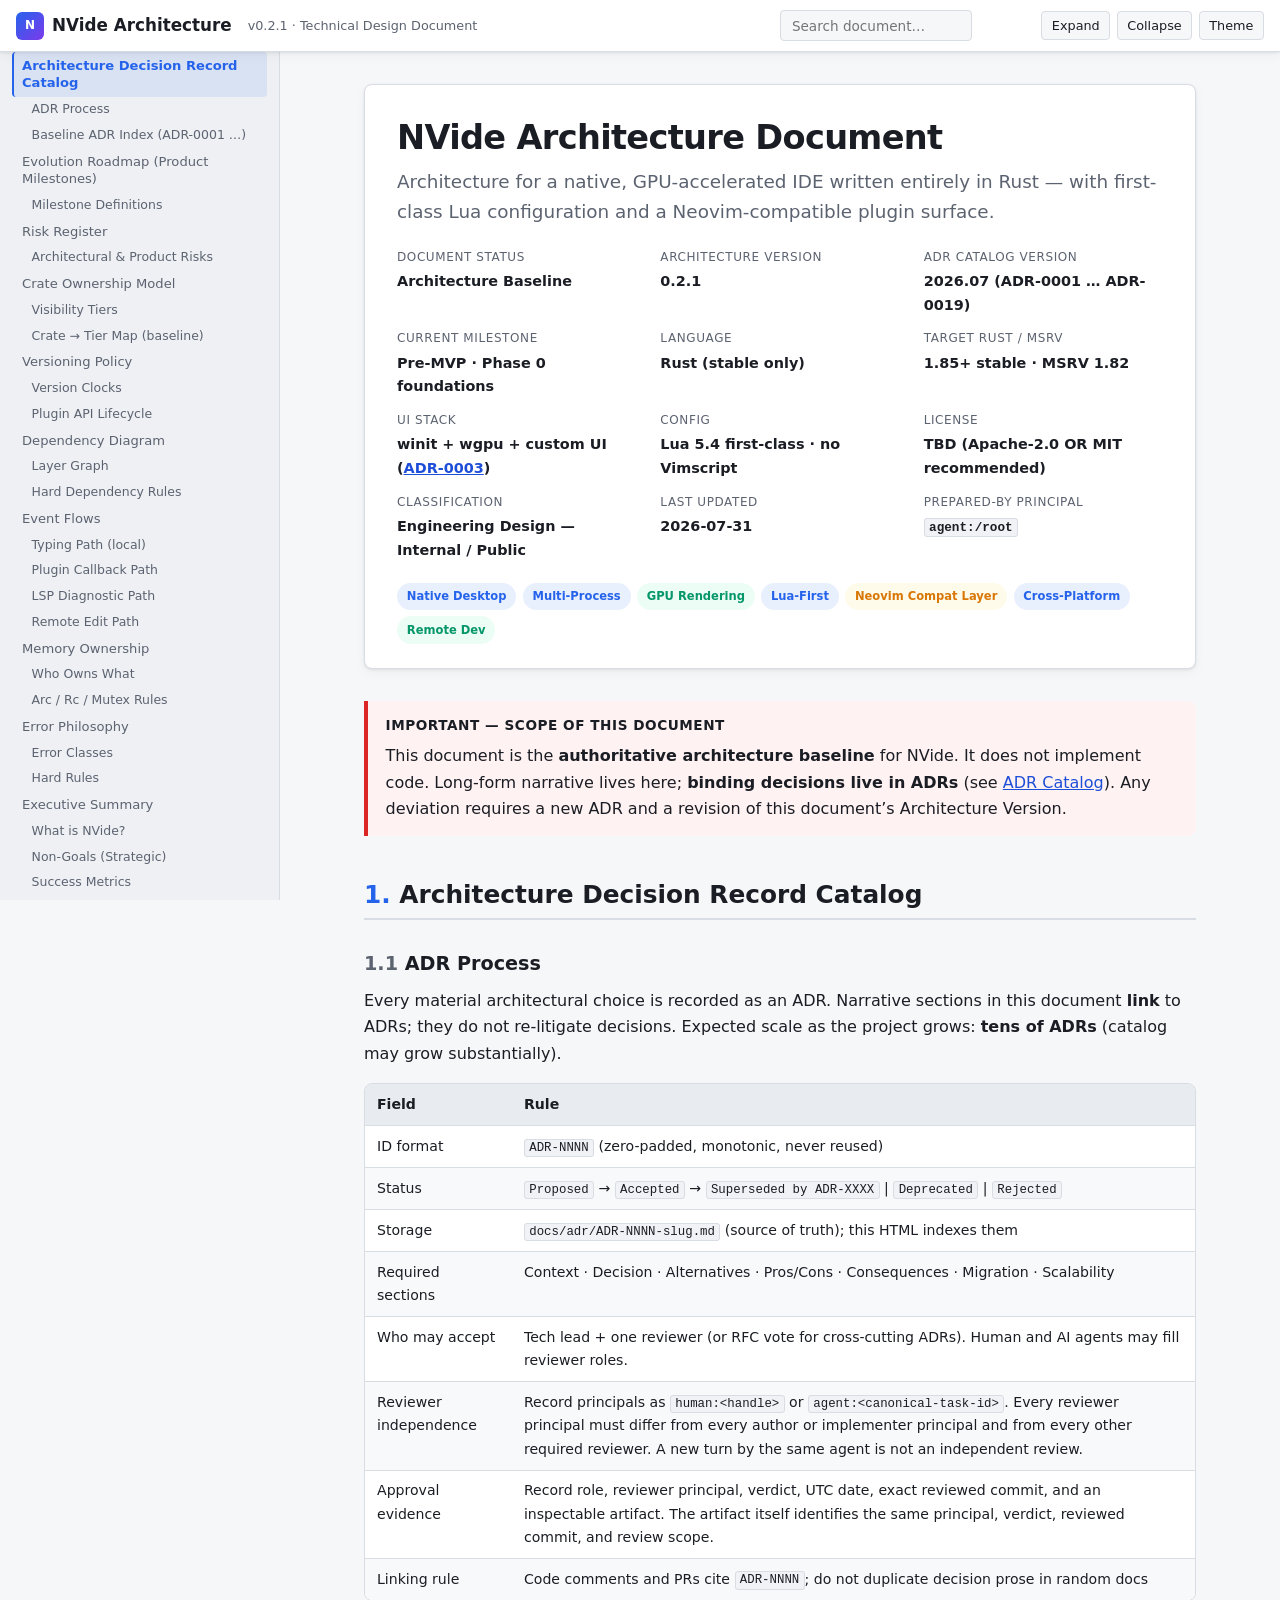
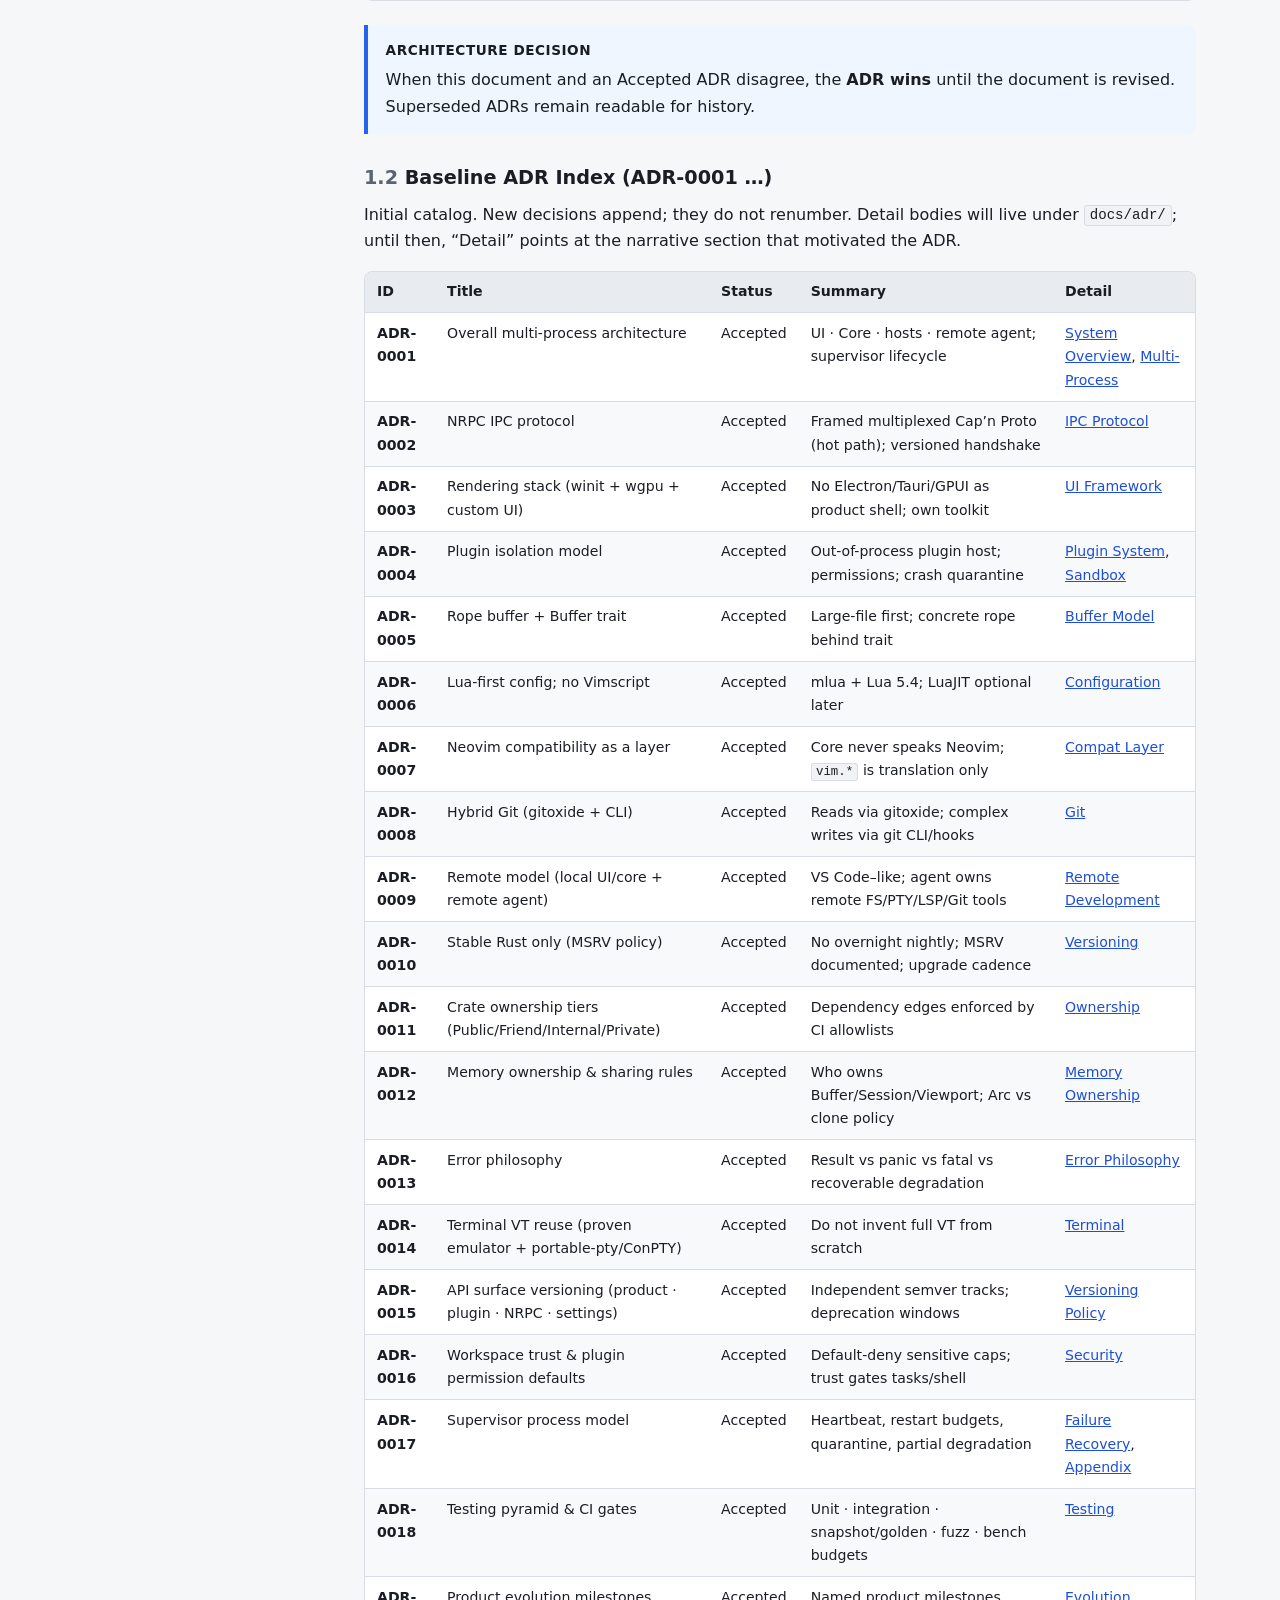
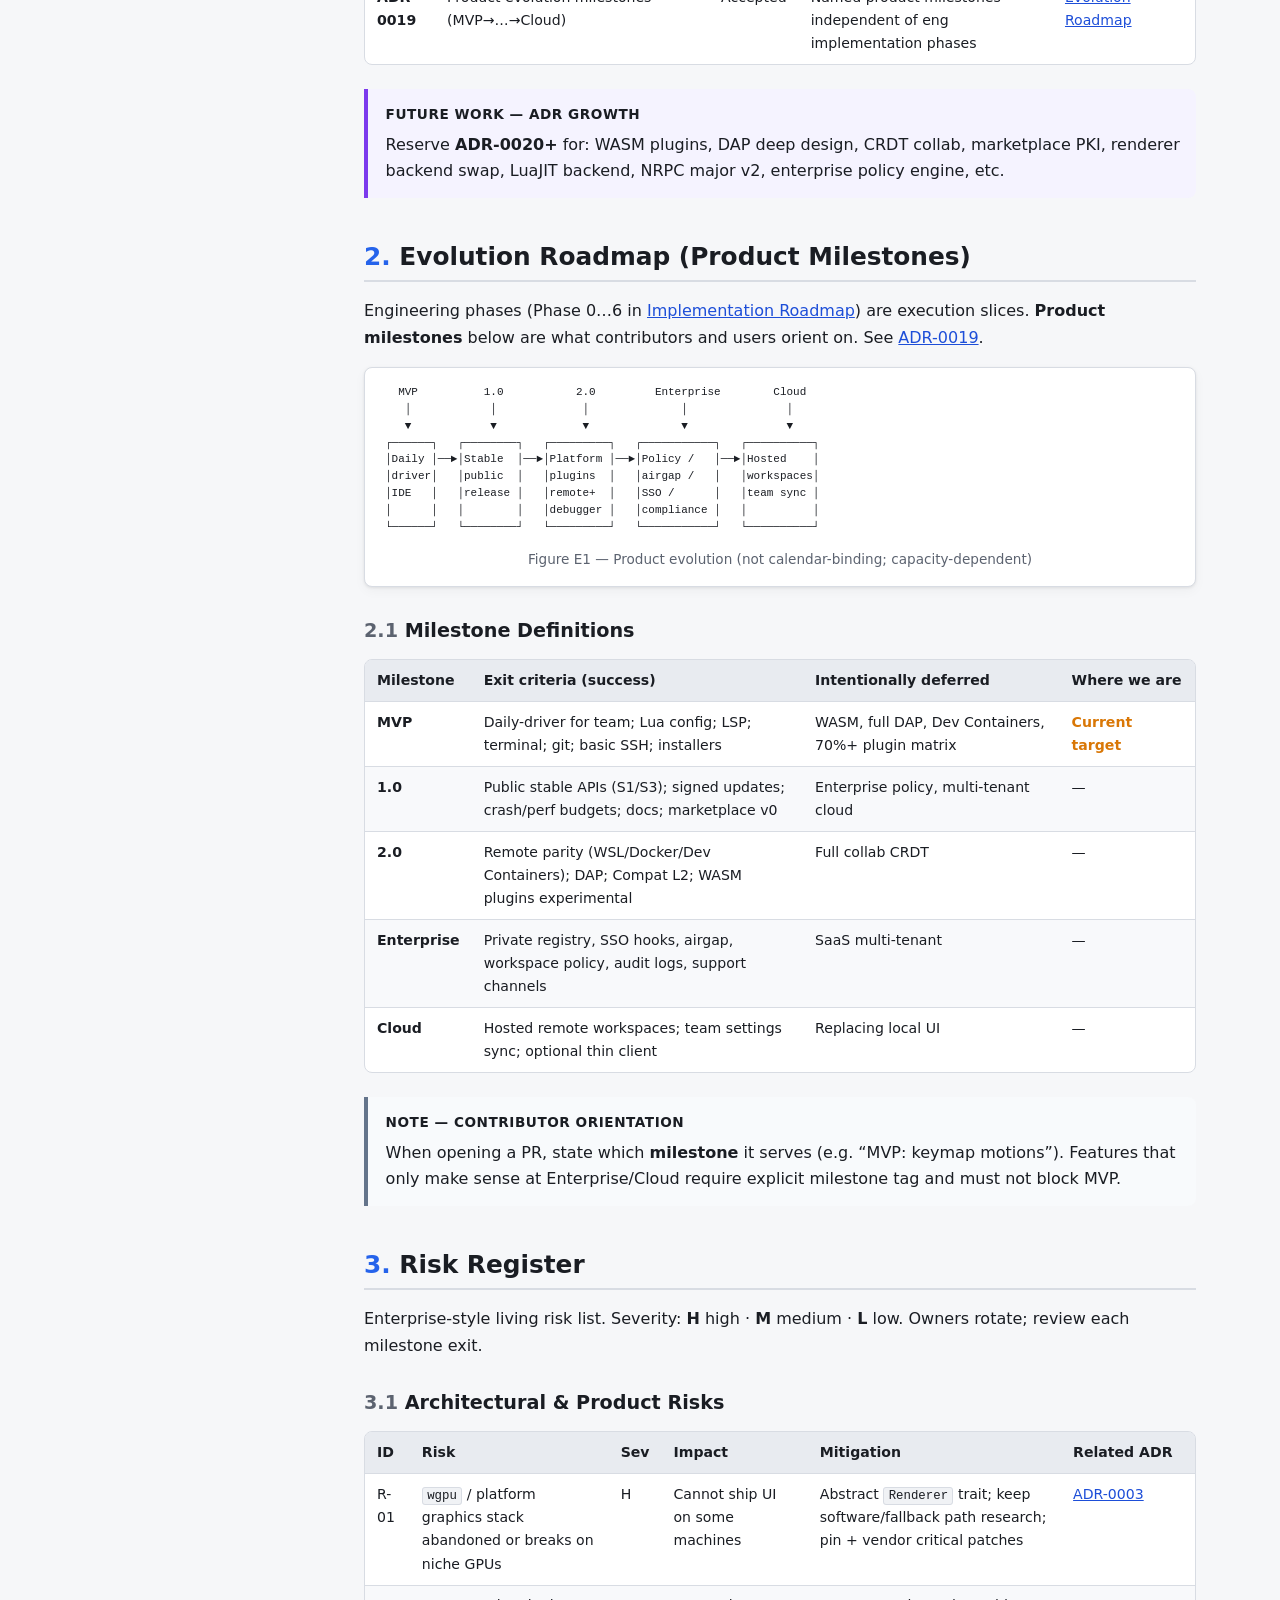
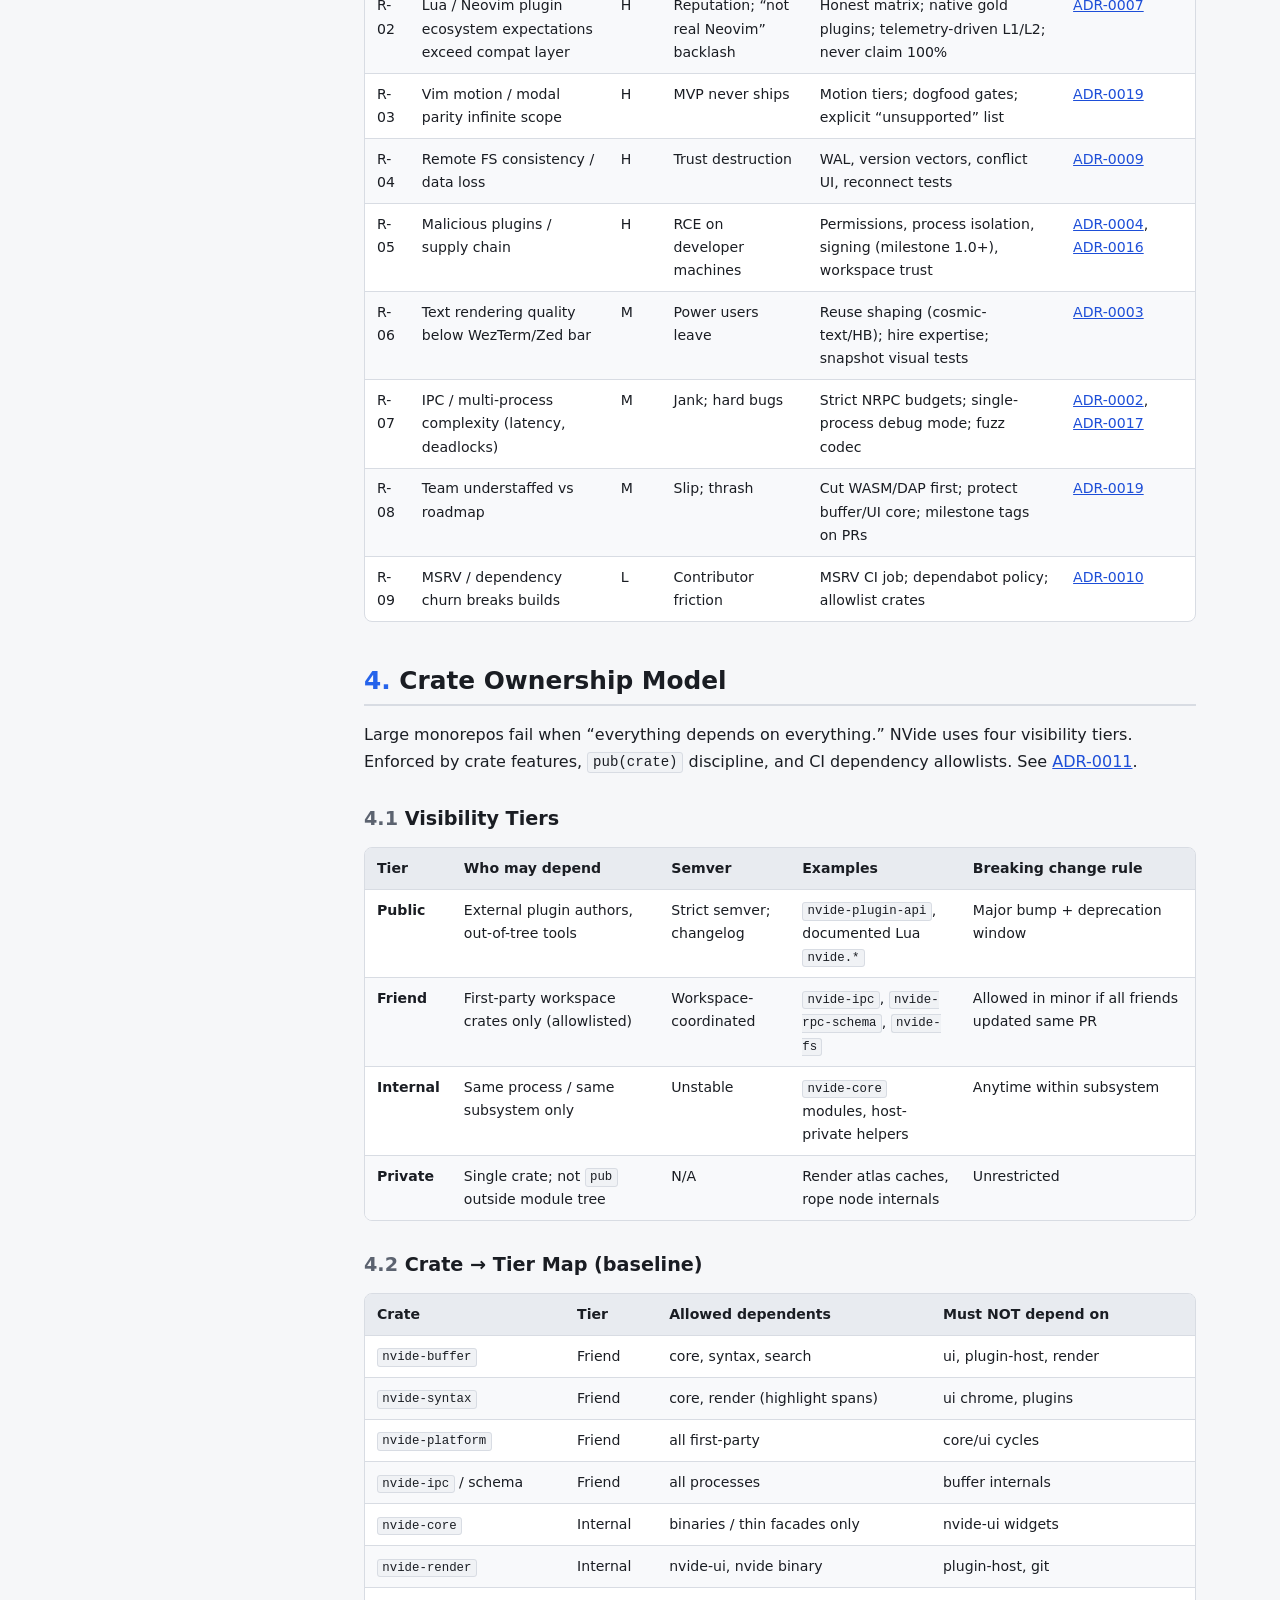
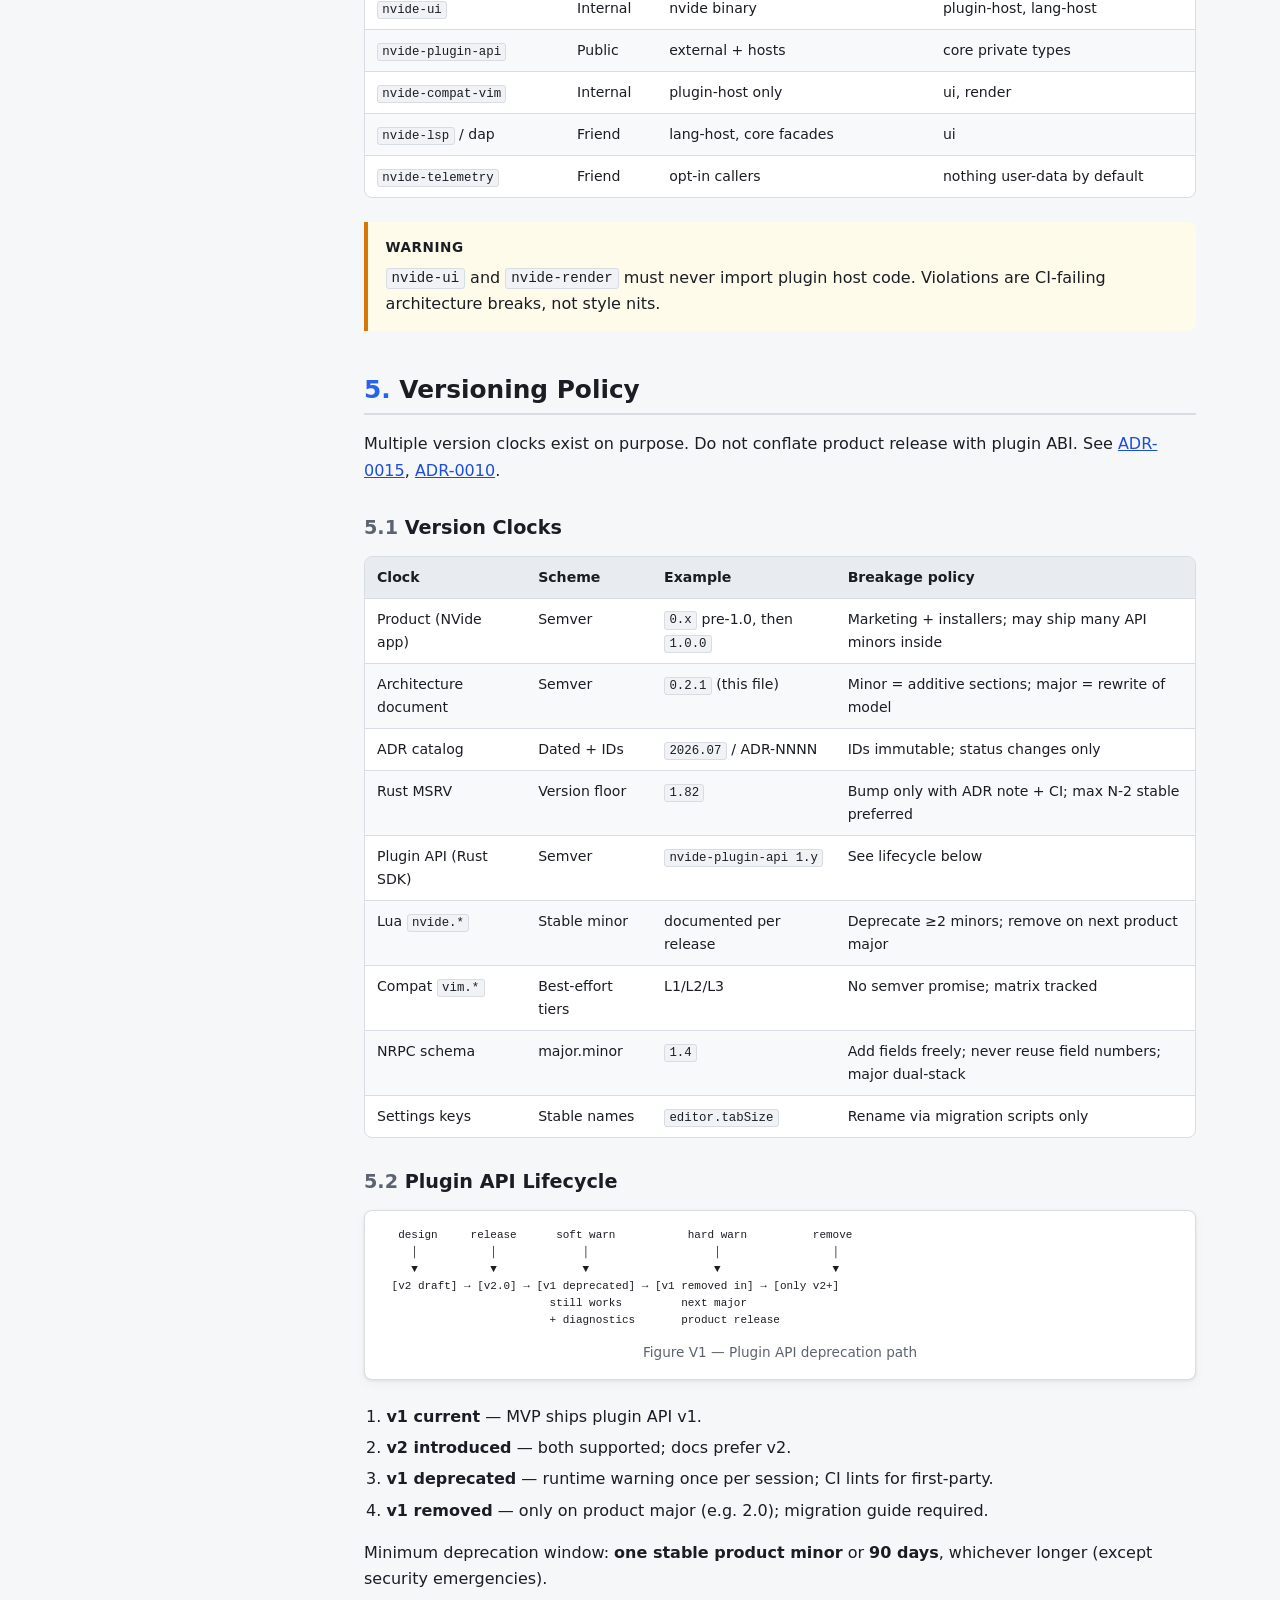
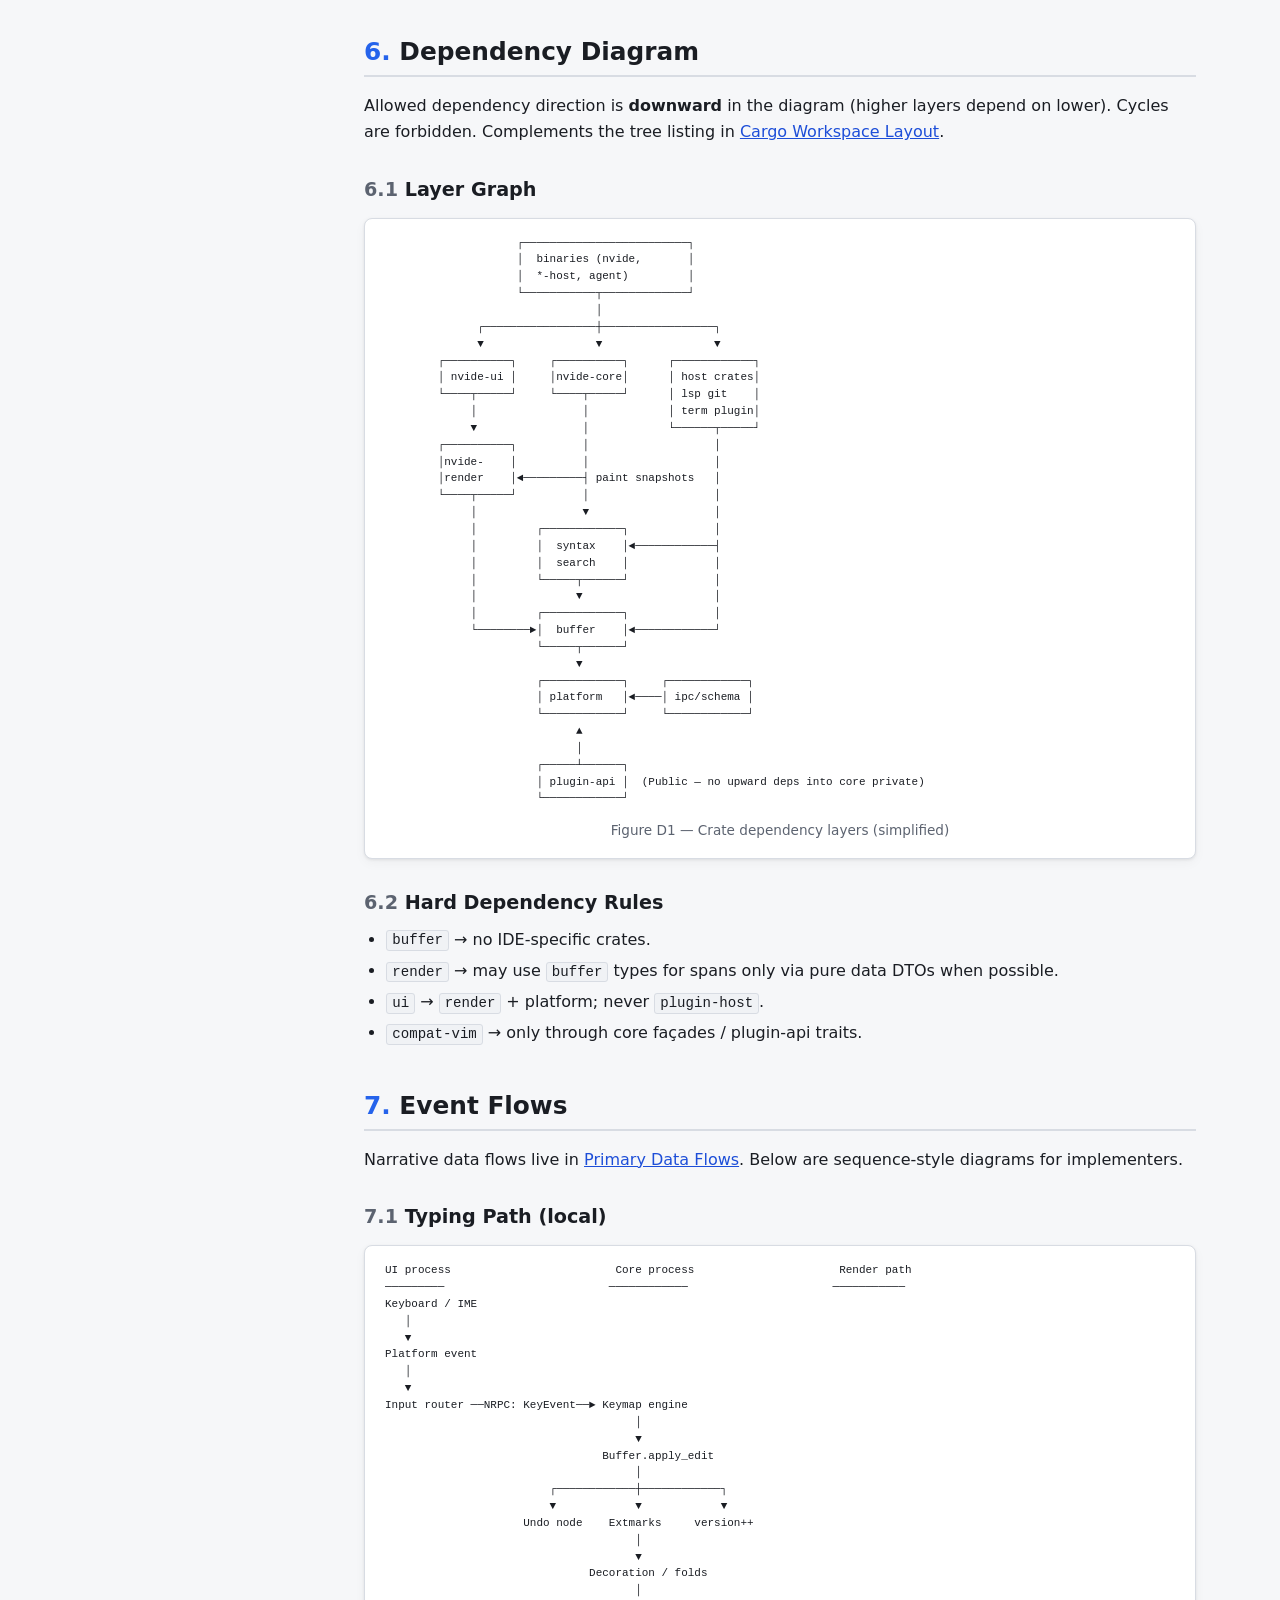
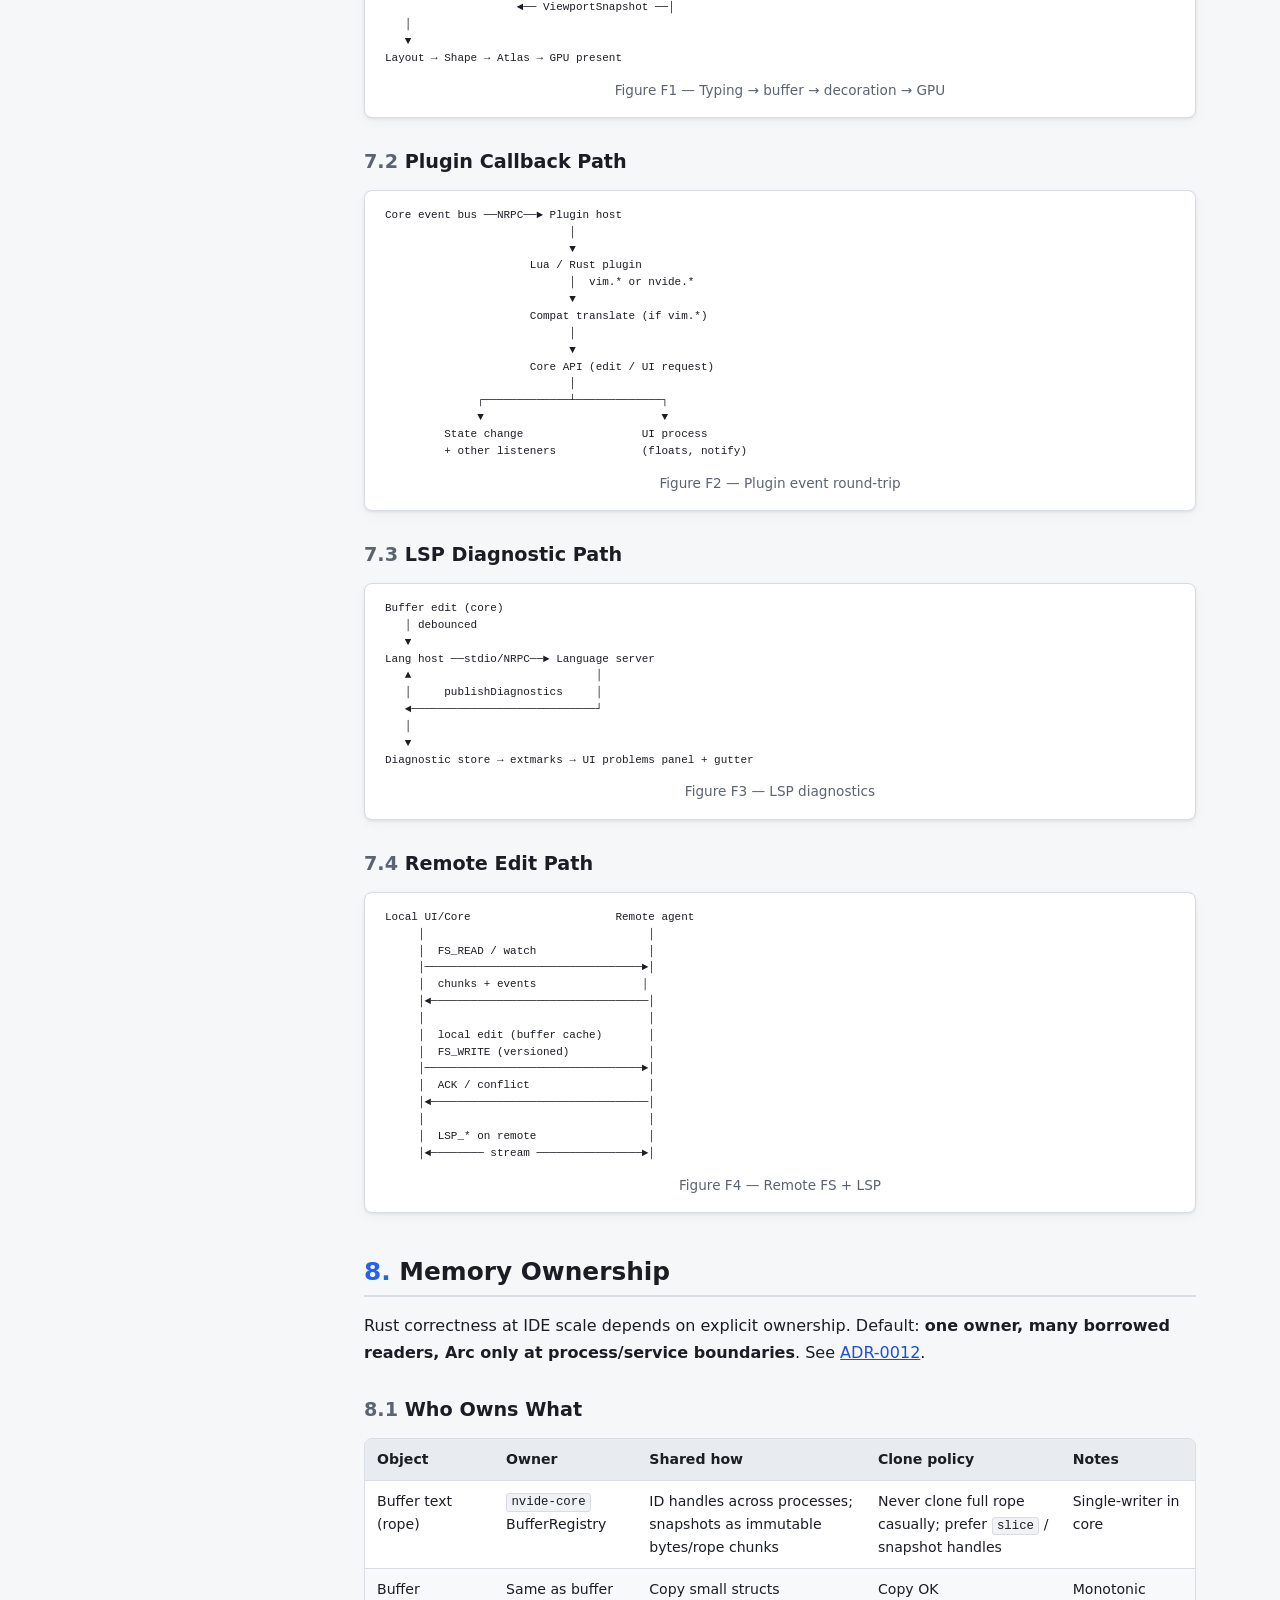
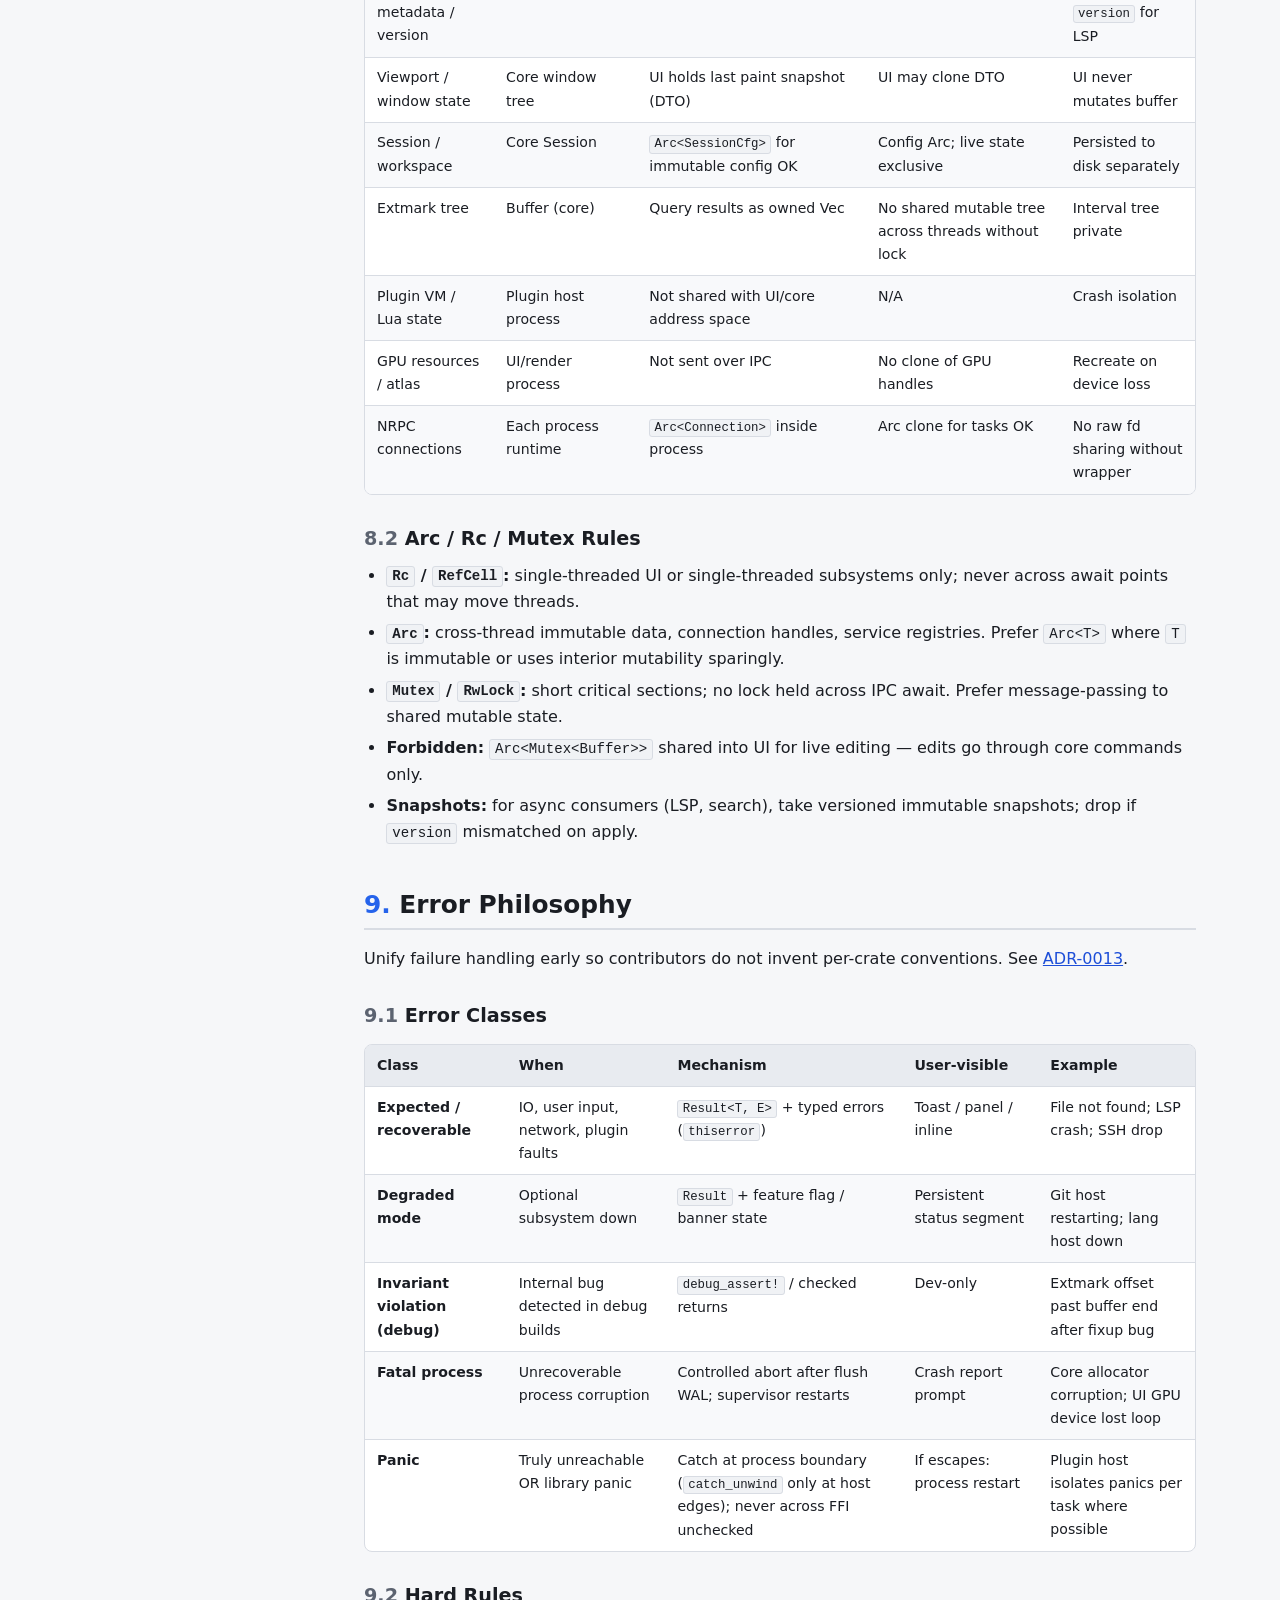
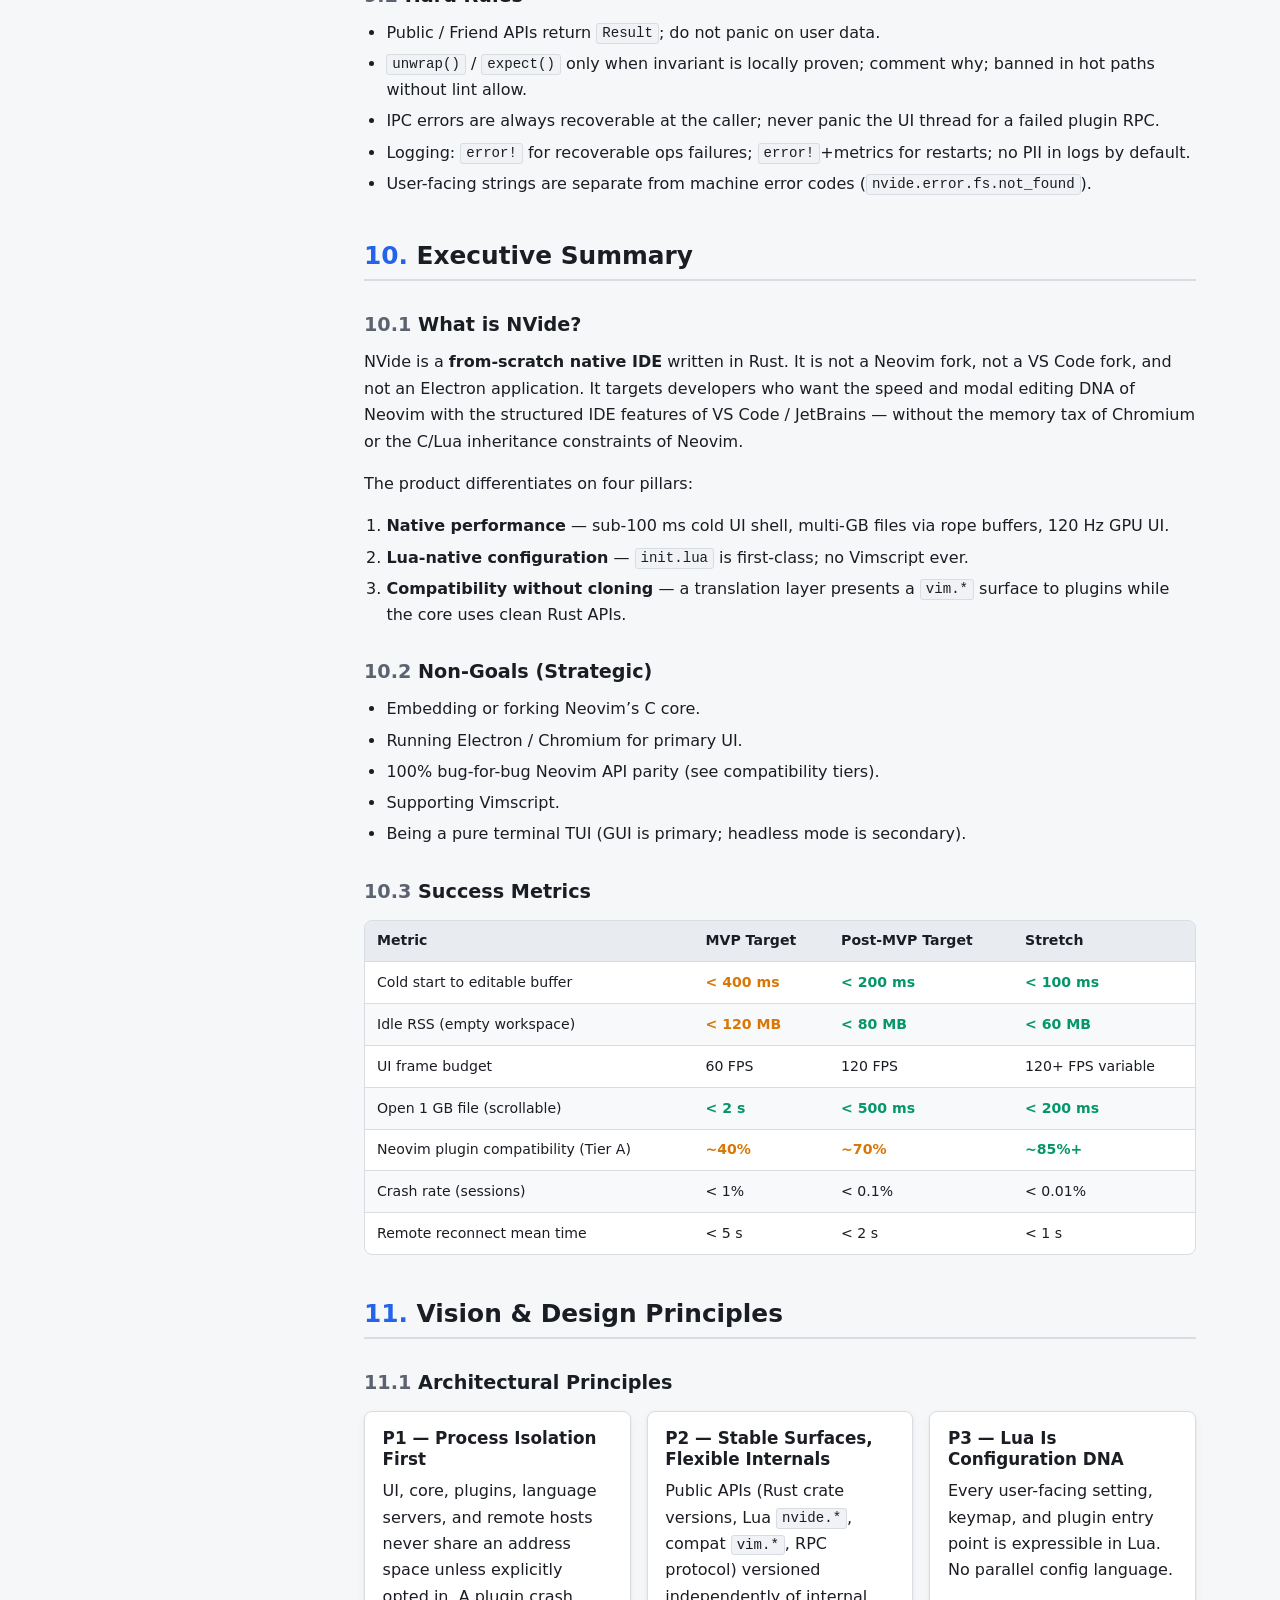
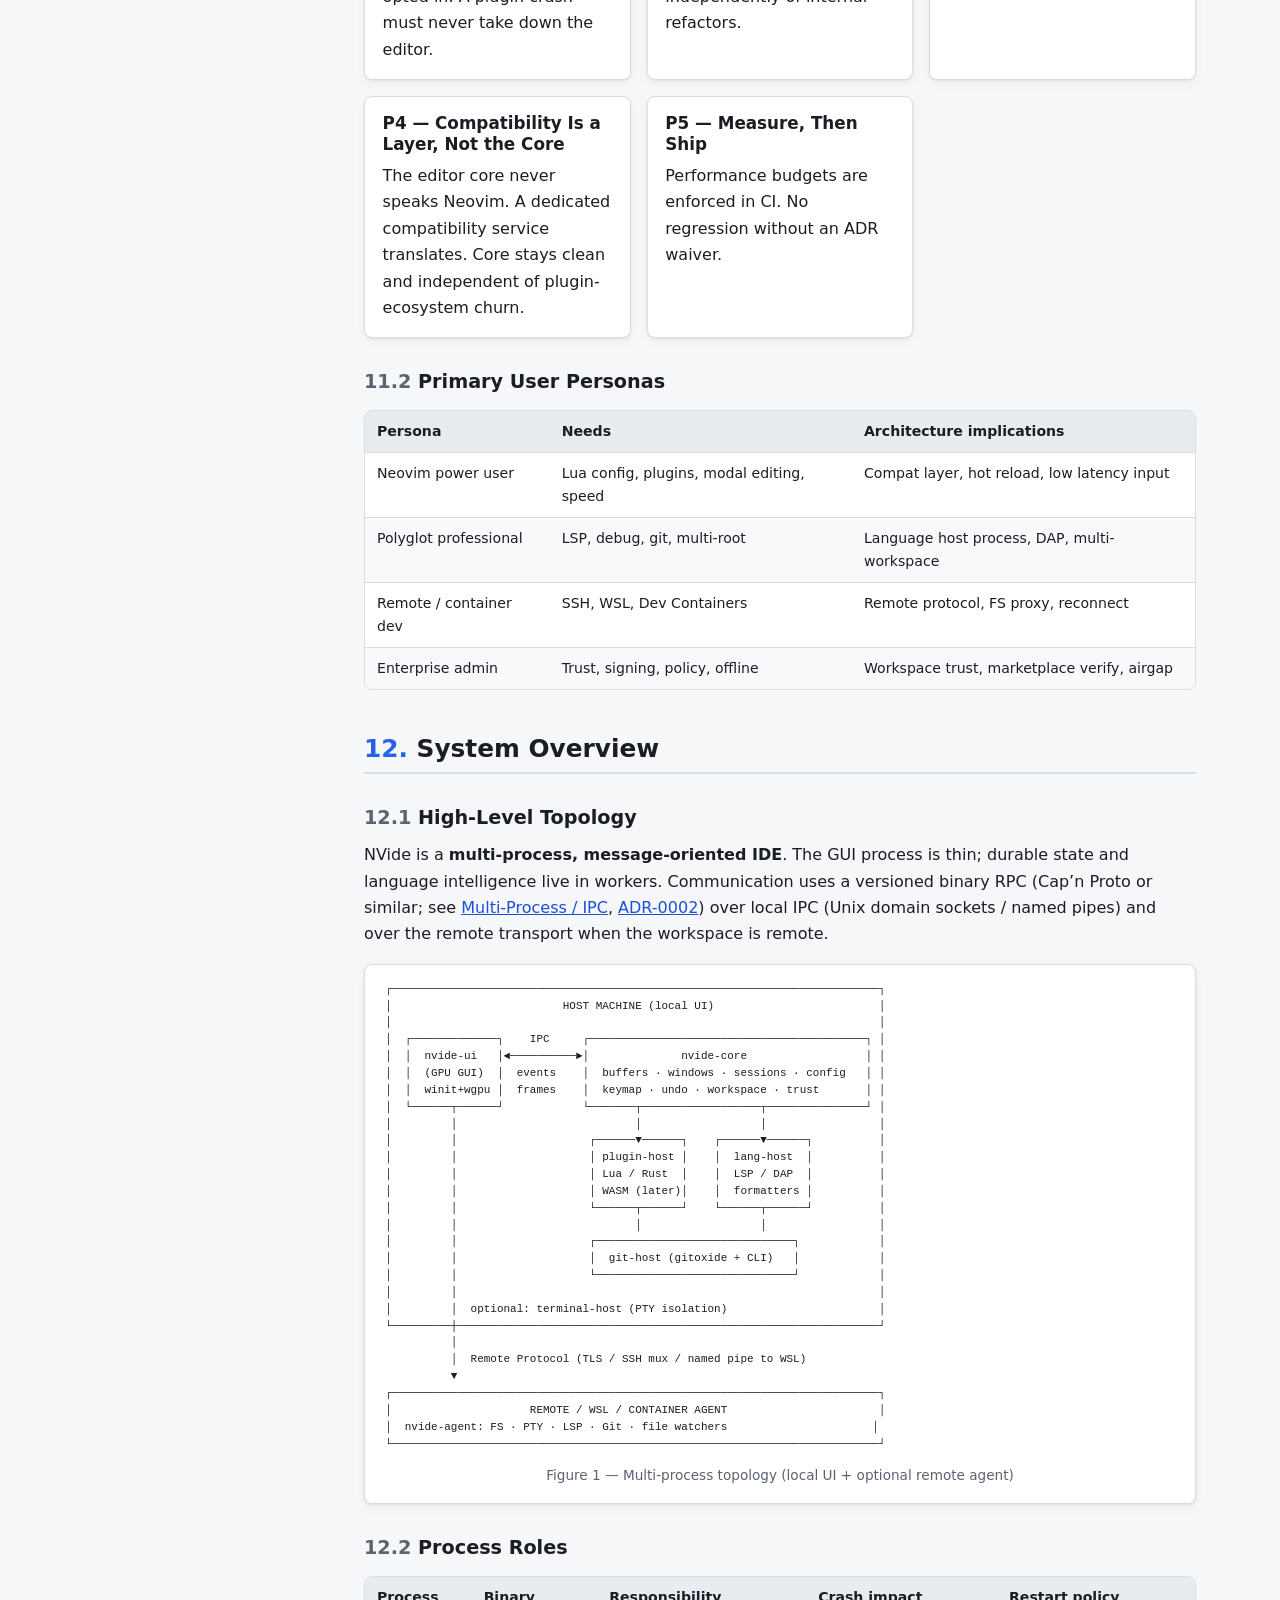
==== commit 71064490: "docs: allow independent AI reviewers" ====
--- a/docs/architecture.html
+++ b/docs/architecture.html
@@ -25,7 +25,7 @@
         <span class="brand-mark">N</span>
         <span>NVide Architecture</span>
       </a>
-      <span class="meta">v1.0 · Technical Design Document</span>
+      <span class="meta">v0.2.1 · Technical Design Document</span>
       <div class="spacer"></div>
       <div class="toolbar">
         <input
@@ -76,7 +76,7 @@
               </div>
               <div>
                 <dt>Architecture Version</dt>
-                <dd>0.2.0</dd>
+                <dd>0.2.1</dd>
               </div>
               <div>
                 <dt>ADR Catalog Version</dt>
@@ -114,7 +114,11 @@
               </div>
               <div>
                 <dt>Last Updated</dt>
-                <dd>2026-07-23</dd>
+                <dd>2026-07-31</dd>
+              </div>
+              <div>
+                <dt>Prepared-by principal</dt>
+                <dd><code>agent:/root</code></dd>
               </div>
             </dl>
             <div class="badge-row">
@@ -195,7 +199,26 @@
                       <td>Who may accept</td>
                       <td>
                         Tech lead + one reviewer (or RFC vote for cross-cutting
-                        ADRs)
+                        ADRs). Human and AI agents may fill reviewer roles.
+                      </td>
+                    </tr>
+                    <tr>
+                      <td>Reviewer independence</td>
+                      <td>
+                        Record principals as <code>human:&lt;handle&gt;</code> or
+                        <code>agent:&lt;canonical-task-id&gt;</code>. Every reviewer
+                        principal must differ from every author or implementer
+                        principal and from every other required reviewer. A new
+                        turn by the same agent is not an independent review.
+                      </td>
+                    </tr>
+                    <tr>
+                      <td>Approval evidence</td>
+                      <td>
+                        Record role, reviewer principal, verdict, UTC date,
+                        exact reviewed commit, and an inspectable artifact. The
+                        artifact itself identifies the same principal, verdict,
+                        reviewed commit, and review scope.
                       </td>
                     </tr>
                     <tr>
@@ -877,7 +900,7 @@
                     <tr>
                       <td>Architecture document</td>
                       <td>Semver</td>
-                      <td><code>0.2.0</code> (this file)</td>
+                      <td><code>0.2.1</code> (this file)</td>
                       <td>
                         Minor = additive sections; major = rewrite of model
                       </td>
@@ -4729,8 +4752,8 @@
 
           <footer class="doc-footer">
             <p>
-              <strong>NVide Architecture Document</strong> · Architecture v0.2.0
-              · ADR catalog 2026.07 · 2026-07-23
+              <strong>NVide Architecture Document</strong> · Architecture v0.2.1
+              · ADR catalog 2026.07 · 2026-07-31
             </p>
             <p>
               This document is the architecture baseline for the NVide native
